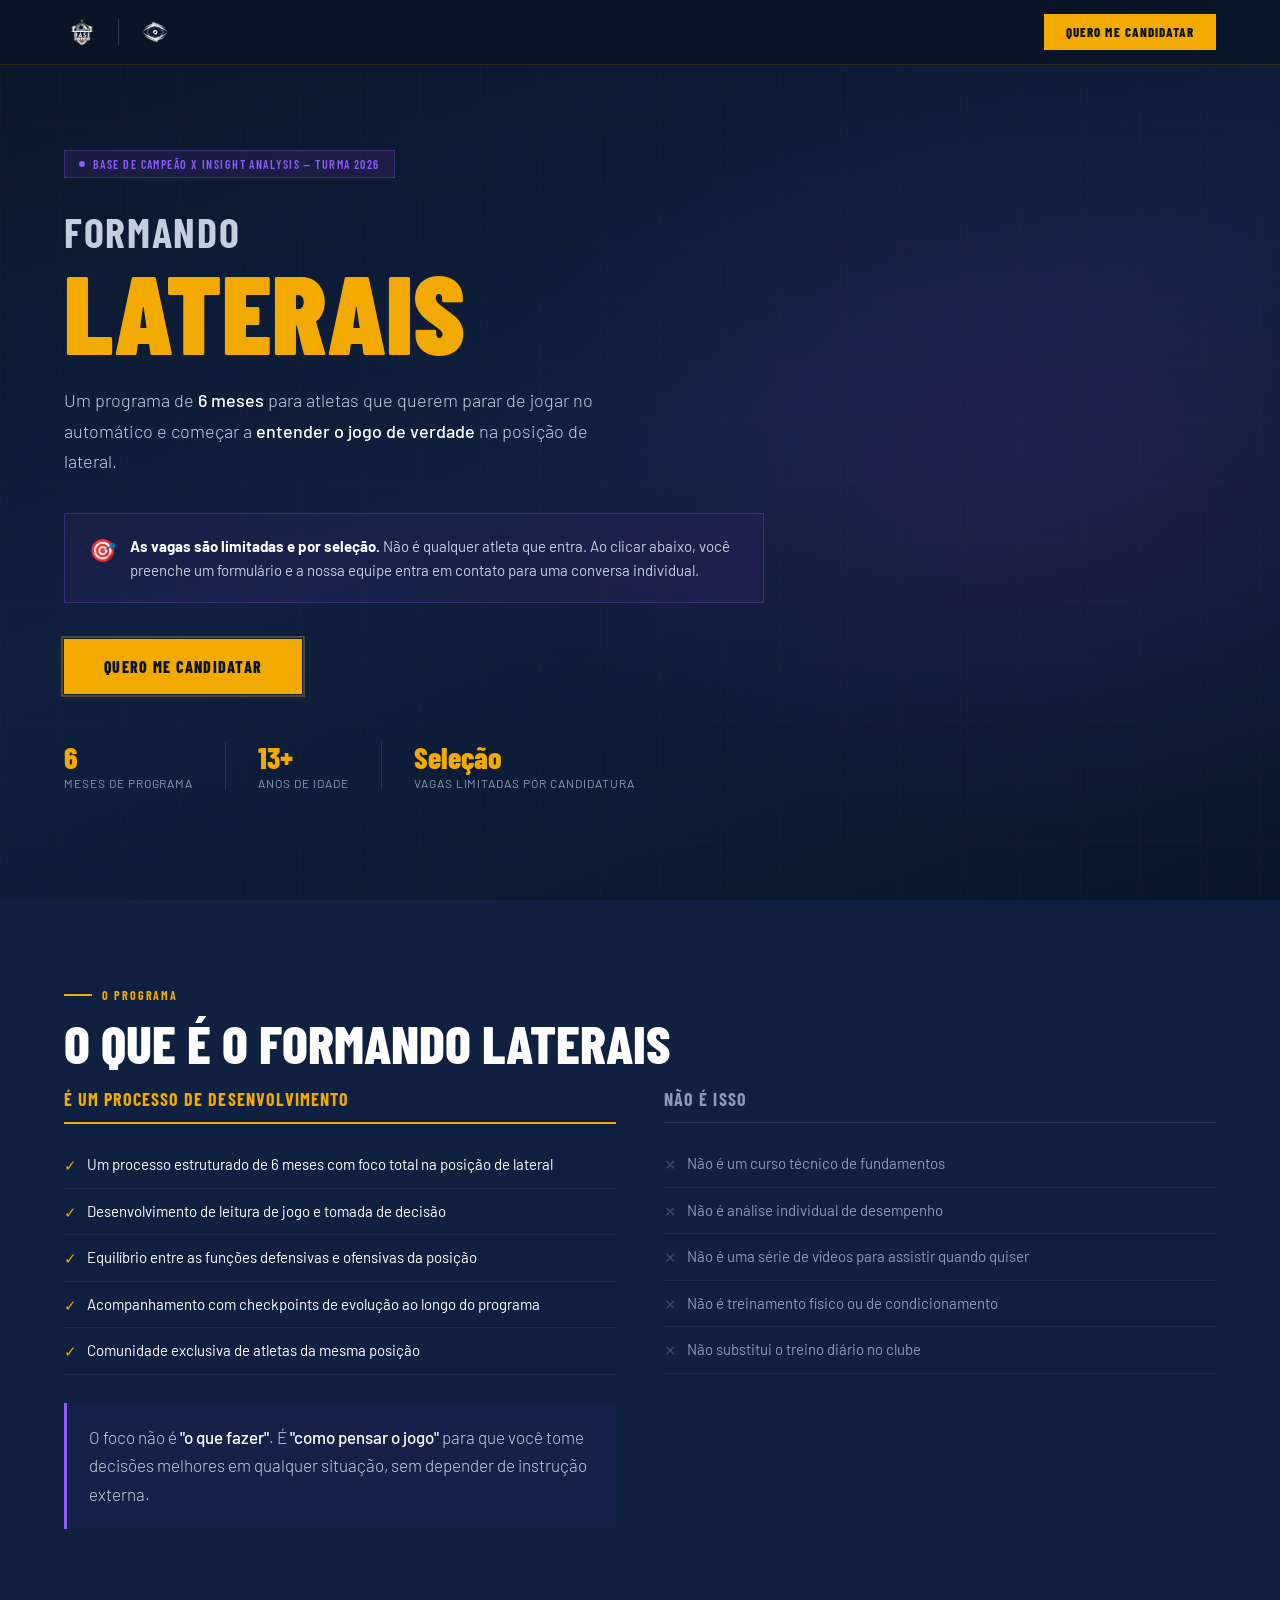
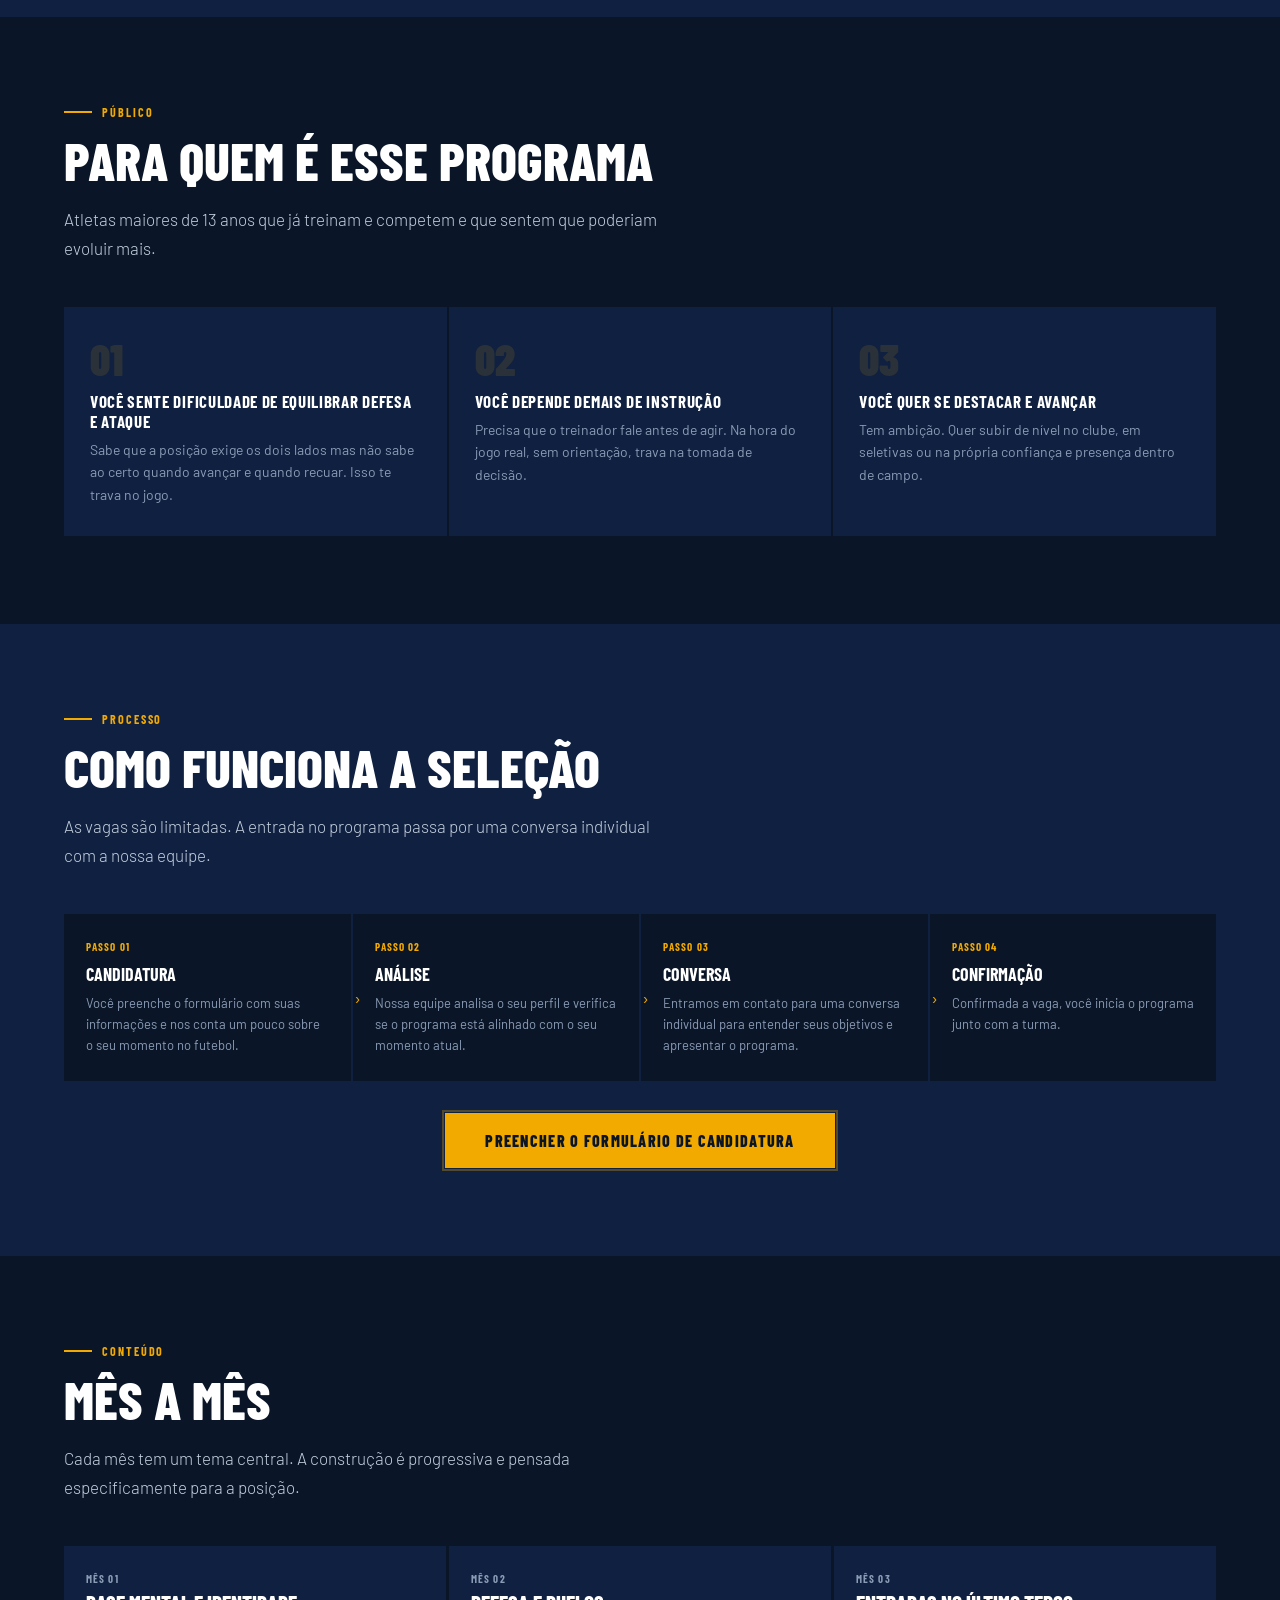
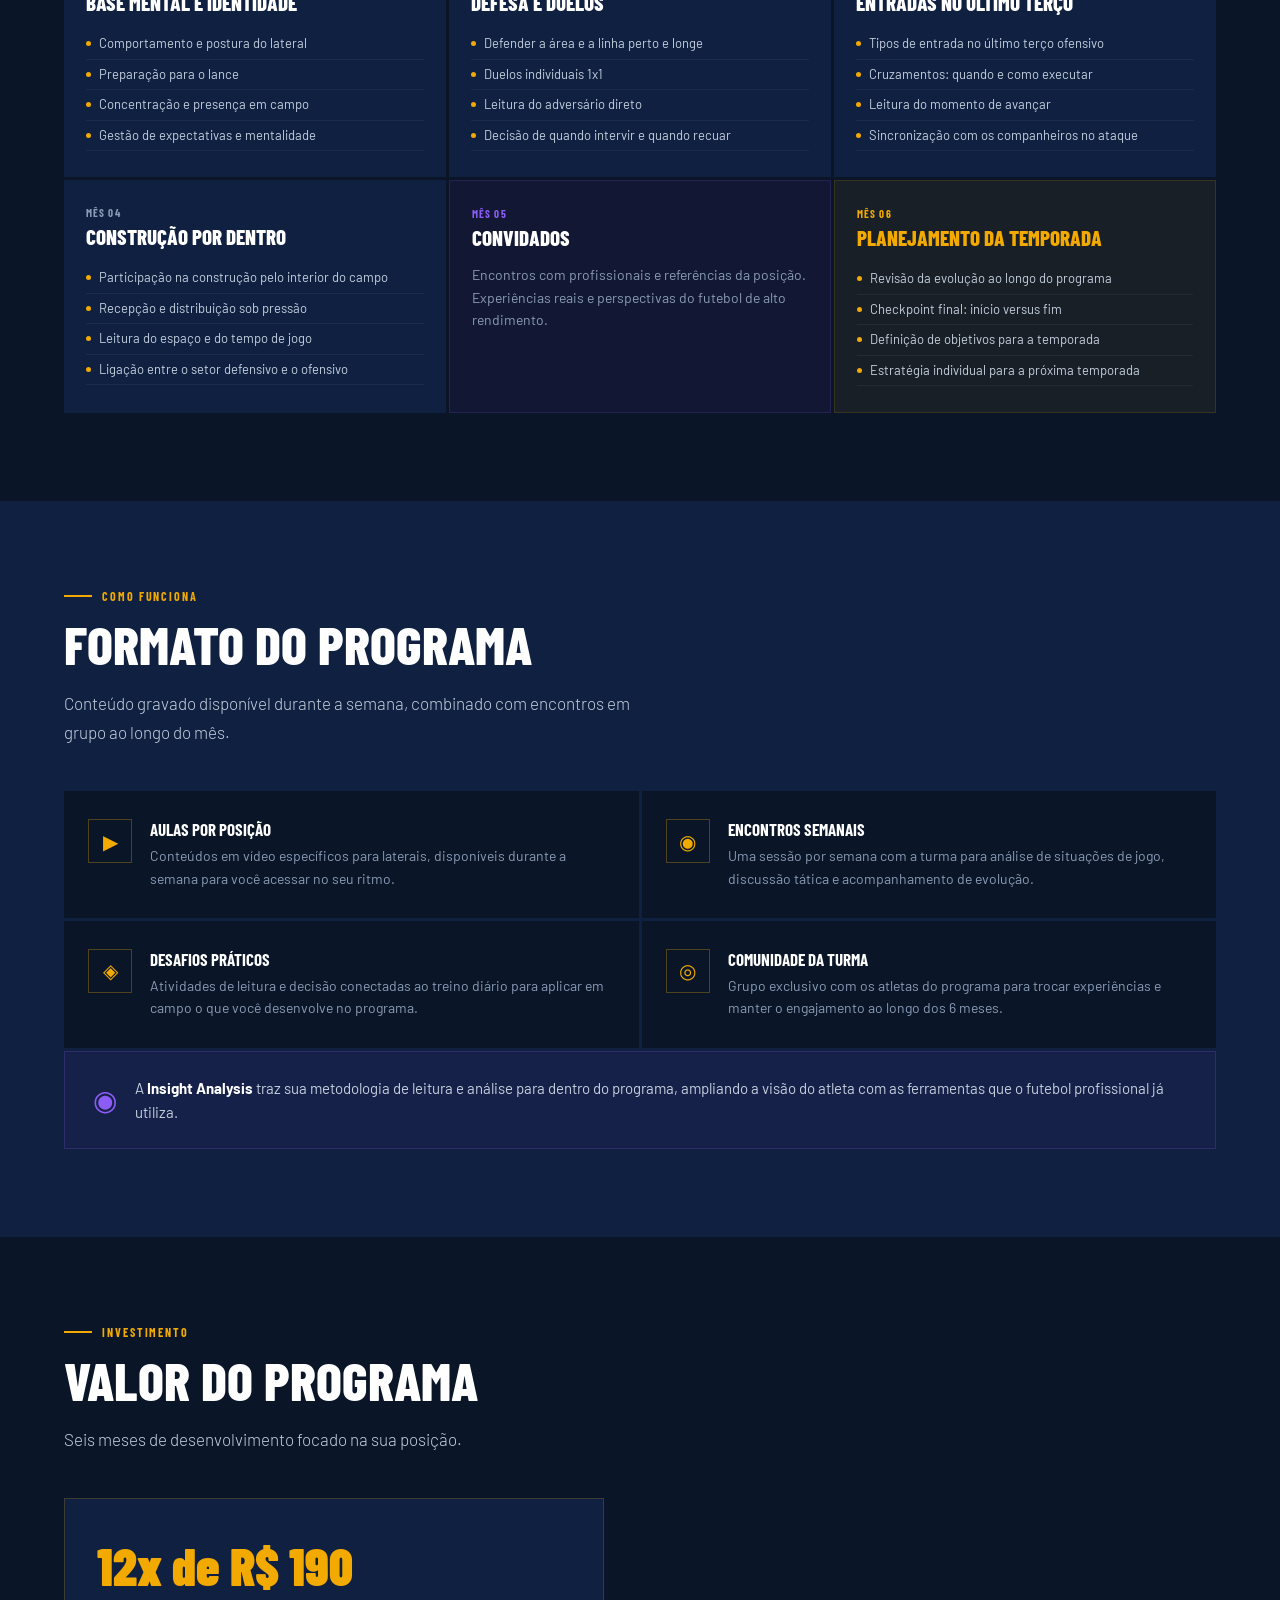
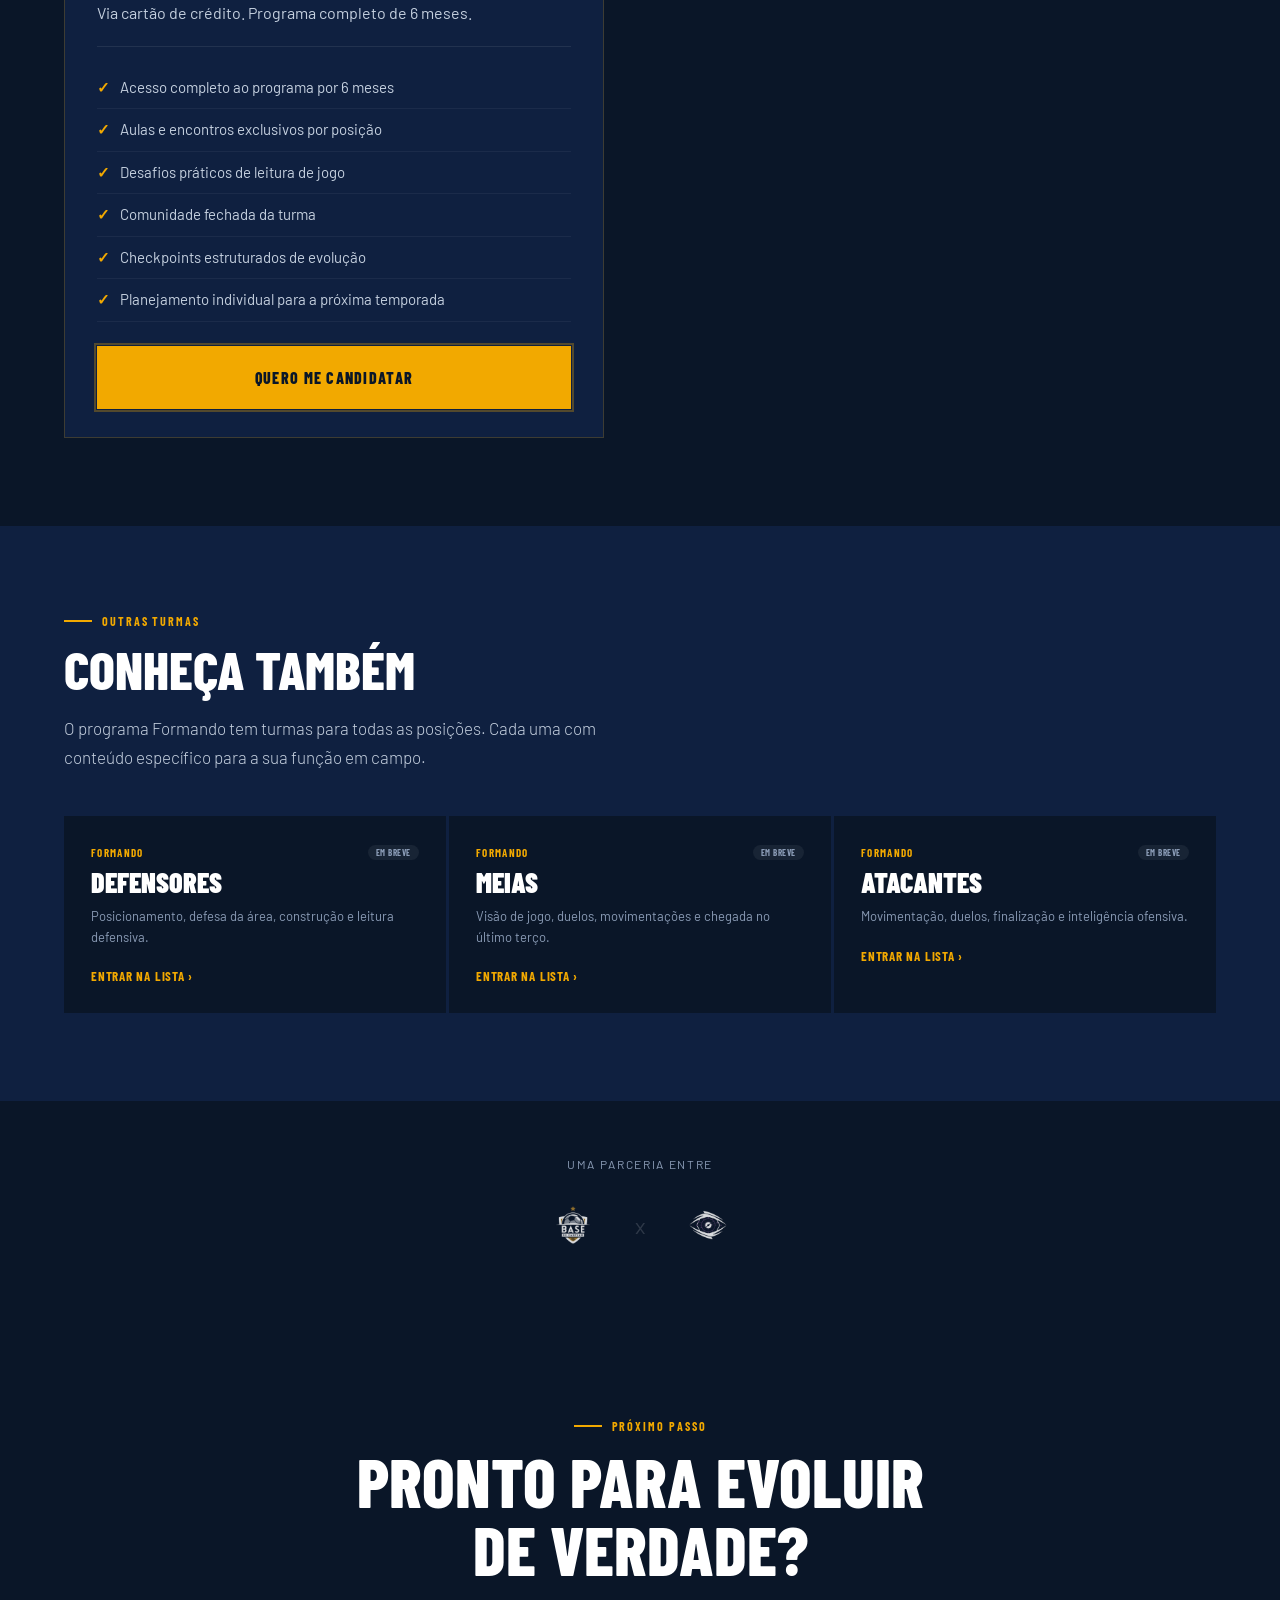
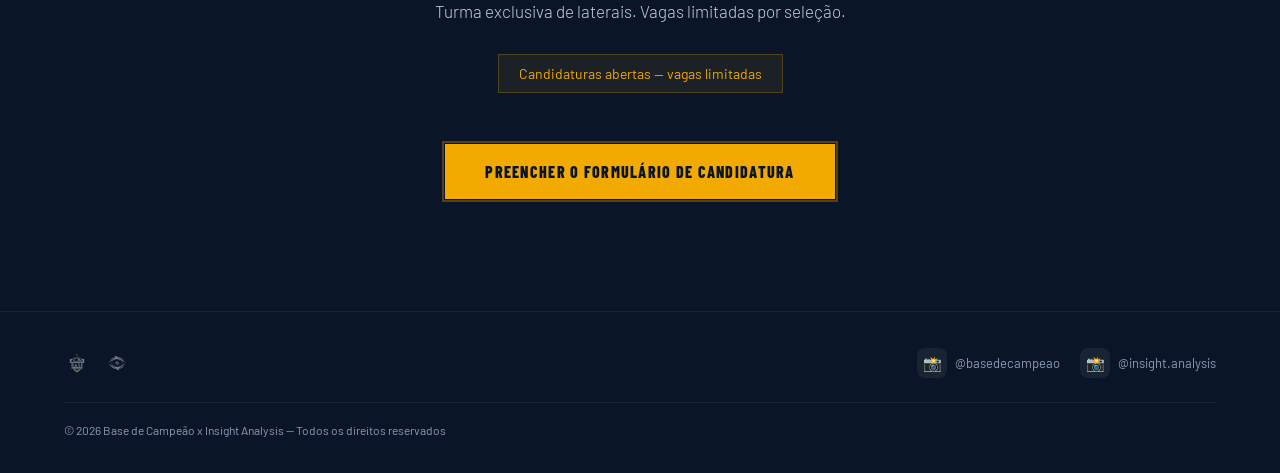
==== index.html @ cef4a967 "index.html" ====
<!DOCTYPE html>
<html lang="pt-BR">
<head>
 <!-- Meta Pixel Code -->
<script>
!function(f,b,e,v,n,t,s)
{if(f.fbq)return;n=f.fbq=function(){n.callMethod?
n.callMethod.apply(n,arguments):n.queue.push(arguments)};
if(!f._fbq)f._fbq=n;n.push=n;n.loaded=!0;n.version='2.0';
n.queue=[];t=b.createElement(e);t.async=!0;
t.src=v;s=b.getElementsByTagName(e)[0];
s.parentNode.insertBefore(t,s)}(window, document,'script',
'https://connect.facebook.net/en_US/fbevents.js');
fbq('init', '2484343218972109');
fbq('track', 'PageView');
</script>
<noscript><img height="1" width="1" style="display:none"
src="https://www.facebook.com/tr?id=2484343218972109&ev=PageView&noscript=1"
/></noscript>
<!-- End Meta Pixel Code -->
<meta charset="UTF-8"><meta name="viewport" content="width=device-width, initial-scale=1.0">
<title>Formando Laterais — Base de Campeão x Insight Analysis</title>
<link rel="preconnect" href="https://fonts.googleapis.com">
<link href="https://fonts.googleapis.com/css2?family=Barlow+Condensed:wght@400;600;700;800;900&family=Barlow:wght@300;400;500;600&display=swap" rel="stylesheet">
<style>
  *, *::before, *::after { box-sizing: border-box; margin: 0; padding: 0; }
  :root {
    --navy: #0A1628; --navy-mid: #0F2040; --navy-light: #162B52;
    --gold: #F2A900; --gold-light: #FFD24D; --purple-glow: #8B5CF6;
    --white: #FFFFFF; --gray: #8A9BB5; --gray-light: #C4CFDE;
    --font-display: 'Barlow Condensed', sans-serif; --font-body: 'Barlow', sans-serif;
  }
  html { scroll-behavior: smooth; }
  body { background: var(--navy); color: var(--white); font-family: var(--font-body); overflow-x: hidden; }
  nav {
    position: fixed; top: 0; left: 0; right: 0; z-index: 100;
    padding: 14px 5%; display: flex; align-items: center; justify-content: space-between;
    background: rgba(10,22,40,0.95); backdrop-filter: blur(12px);
    border-bottom: 1px solid rgba(242,169,0,0.15);
  }
  .nav-logos { display: flex; align-items: center; gap: 18px; }
  .nav-logos img { height: 36px; width: auto; object-fit: contain; }
  .logo-sep { width: 1px; height: 26px; background: rgba(255,255,255,0.15); }
  .nav-cta {
    background: var(--gold); color: var(--navy);
    font-family: var(--font-display); font-weight: 800; font-size: 13px;
    letter-spacing: 0.08em; text-transform: uppercase;
    padding: 10px 22px; text-decoration: none; display: inline-block; transition: background 0.2s;
  }
  .nav-cta:hover { background: var(--gold-light); }
  .nav-cta.waitlist { background: transparent; color: var(--gold); border: 1px solid var(--gold); }
  .nav-cta.waitlist:hover { background: rgba(242,169,0,0.1); }
  .hero {
    min-height: 100vh; padding: 120px 5% 80px;
    position: relative; overflow: hidden; display: flex; align-items: center;
  }
  .hero-bg {
    position: absolute; inset: 0;
    background: radial-gradient(ellipse 60% 60% at 80% 50%, rgba(92,45,145,0.22) 0%, transparent 70%),
      linear-gradient(160deg, #0A1628 0%, #0F2040 50%, #0A1628 100%);
  }
  .hero-grid {
    position: absolute; inset: 0; opacity: 0.04;
    background-image: linear-gradient(rgba(242,169,0,0.5) 1px, transparent 1px), linear-gradient(90deg, rgba(242,169,0,0.5) 1px, transparent 1px);
    background-size: 60px 60px;
  }
  .hero-content { position: relative; z-index: 1; max-width: 700px; }
  .hero-eyebrow {
    display: inline-flex; align-items: center; gap: 8px;
    background: rgba(92,45,145,0.2); border: 1px solid rgba(139,92,246,0.3);
    padding: 6px 14px; margin-bottom: 28px;
    font-family: var(--font-display); font-size: 12px; font-weight: 600;
    letter-spacing: 0.12em; text-transform: uppercase; color: var(--purple-glow);
  }
  .hero-eyebrow.wait { background: rgba(242,169,0,0.12); border-color: rgba(242,169,0,0.35); color: var(--gold); }
  .hero-eyebrow span { width: 6px; height: 6px; background: currentColor; border-radius: 50%; }
  .hero-pretitle {
    font-family: var(--font-display); font-size: clamp(28px,4vw,42px);
    font-weight: 700; text-transform: uppercase; letter-spacing: 0.04em;
    color: var(--gray-light); display: block; margin-bottom: 4px;
  }
  .hero-title {
    font-family: var(--font-display); font-size: clamp(64px,10vw,112px);
    font-weight: 900; line-height: 0.9; text-transform: uppercase;
    color: var(--gold); display: block; margin-bottom: 24px;
  }
  .hero-subtitle { font-size: 18px; font-weight: 300; color: var(--gray-light); max-width: 540px; margin-bottom: 36px; line-height: 1.7; }
  .hero-subtitle strong { color: var(--white); font-weight: 500; }
  .candidatura-box {
    background: rgba(92,45,145,0.12); border: 1px solid rgba(139,92,246,0.25);
    padding: 20px 24px; margin-bottom: 36px; display: flex; align-items: flex-start; gap: 14px;
  }
  .candidatura-box.wait { background: rgba(242,169,0,0.08); border-color: rgba(242,169,0,0.3); }
  .candidatura-icon { font-size: 22px; flex-shrink: 0; margin-top: 2px; }
  .candidatura-box p { font-size: 15px; color: var(--gray-light); line-height: 1.6; }
  .candidatura-box strong { color: var(--white); }
  .btn-primary {
    background: var(--gold); color: var(--navy);
    font-family: var(--font-display); font-weight: 800; font-size: 16px;
    letter-spacing: 0.08em; text-transform: uppercase;
    padding: 18px 40px; text-decoration: none; display: inline-block;
    transition: all 0.2s; position: relative;
  }
  .btn-primary::after { content: ''; position: absolute; inset: -3px; border: 2px solid rgba(242,169,0,0.3); transition: inset 0.2s; }
  .btn-primary:hover { background: var(--gold-light); transform: translateY(-2px); }
  .btn-primary:hover::after { inset: -6px; }
  .btn-outline {
    background: transparent; color: var(--gold); border: 1px solid var(--gold);
    font-family: var(--font-display); font-weight: 800; font-size: 16px;
    letter-spacing: 0.08em; text-transform: uppercase;
    padding: 17px 40px; text-decoration: none; display: inline-block; transition: all 0.2s;
  }
  .btn-outline:hover { background: rgba(242,169,0,0.1); }
  .hero-stats { display: flex; gap: 32px; flex-wrap: wrap; margin-top: 48px; }
  .hero-stat-num { font-family: var(--font-display); font-size: 30px; font-weight: 800; color: var(--gold); display: block; line-height: 1; }
  .hero-stat-label { font-size: 12px; color: var(--gray); text-transform: uppercase; letter-spacing: 0.08em; display: block; margin-top: 4px; }
  .stat-sep { width: 1px; background: rgba(255,255,255,0.1); }
  section { padding: 88px 5%; }
  .section-label {
    font-family: var(--font-display); font-size: 12px; font-weight: 700;
    letter-spacing: 0.16em; text-transform: uppercase; color: var(--gold);
    display: flex; align-items: center; gap: 10px; margin-bottom: 14px;
  }
  .section-label::before { content: ''; display: block; width: 28px; height: 2px; background: var(--gold); }
  .section-title { font-family: var(--font-display); font-size: clamp(34px,5vw,54px); font-weight: 800; line-height: 1.0; text-transform: uppercase; margin-bottom: 18px; }
  .section-sub { font-size: 17px; color: var(--gray-light); font-weight: 300; line-height: 1.7; max-width: 600px; margin-bottom: 44px; }
  .about { background: var(--navy-mid); }
  .about-grid { display: grid; grid-template-columns: 1fr 1fr; gap: 48px; }
  .about-col h3 { font-family: var(--font-display); font-size: 18px; font-weight: 700; text-transform: uppercase; letter-spacing: 0.06em; margin-bottom: 18px; padding-bottom: 12px; }
  .about-col.is h3 { color: var(--gold); border-bottom: 2px solid var(--gold); }
  .about-col.isnot h3 { color: var(--gray); border-bottom: 1px solid rgba(255,255,255,0.1); }
  .about-list { list-style: none; }
  .about-list li { font-size: 15px; padding: 11px 0; border-bottom: 1px solid rgba(255,255,255,0.06); display: flex; align-items: flex-start; gap: 10px; line-height: 1.5; }
  .about-col.is li { color: var(--white); }
  .about-col.isnot li { color: var(--gray); }
  .ic { flex-shrink: 0; margin-top: 1px; }
  .ic-ok { color: var(--gold); }
  .ic-no { color: #3A4A60; }
  .about-highlight { margin-top: 28px; padding: 20px 22px; border-left: 3px solid var(--purple-glow); background: rgba(92,45,145,0.1); }
  .about-highlight p { font-size: 17px; font-weight: 300; color: var(--gray-light); line-height: 1.7; }
  .about-highlight strong { color: var(--white); font-weight: 500; }
  .forwhom-grid { display: grid; grid-template-columns: repeat(3,1fr); gap: 2px; }
  .forwhom-card { background: var(--navy-mid); padding: 30px 26px; position: relative; overflow: hidden; transition: background 0.2s; }
  .forwhom-card::before { content: ''; position: absolute; top: 0; left: 0; right: 0; height: 3px; background: var(--gold); transform: scaleX(0); transform-origin: left; transition: transform 0.3s; }
  .forwhom-card:hover::before { transform: scaleX(1); }
  .forwhom-card:hover { background: var(--navy-light); }
  .forwhom-num { font-family: var(--font-display); font-size: 44px; font-weight: 900; color: rgba(242,169,0,0.12); line-height: 1; margin-bottom: 10px; }
  .forwhom-card h4 { font-family: var(--font-display); font-size: 17px; font-weight: 700; text-transform: uppercase; letter-spacing: 0.04em; margin-bottom: 8px; }
  .forwhom-card p { font-size: 14px; color: var(--gray); line-height: 1.6; }
  .selection { background: var(--navy-mid); }
  .selection-steps { display: grid; grid-template-columns: repeat(4,1fr); gap: 2px; }
  .sel-step { background: var(--navy); padding: 26px 22px; position: relative; }
  .sel-num { font-family: var(--font-display); font-size: 11px; font-weight: 700; letter-spacing: 0.1em; color: var(--gold); margin-bottom: 10px; }
  .sel-title { font-family: var(--font-display); font-size: 18px; font-weight: 700; text-transform: uppercase; color: var(--white); margin-bottom: 8px; }
  .sel-desc { font-size: 13px; color: var(--gray); line-height: 1.6; }
  .sel-arrow { position: absolute; right: -10px; top: 50%; transform: translateY(-50%); color: var(--gold); font-size: 18px; z-index: 1; }
  .sel-step:last-child .sel-arrow { display: none; }
  .months-grid { display: grid; grid-template-columns: repeat(3,1fr); gap: 3px; }
  .month-card { background: var(--navy-mid); padding: 26px 22px; transition: background 0.2s; }
  .month-card.special { background: rgba(92,45,145,0.1); border: 1px solid rgba(139,92,246,0.15); }
  .month-card.finale { background: rgba(242,169,0,0.06); border: 1px solid rgba(242,169,0,0.15); }
  .month-card:hover { background: var(--navy-light); }
  .month-period { font-family: var(--font-display); font-size: 11px; font-weight: 700; letter-spacing: 0.1em; text-transform: uppercase; color: var(--gray); margin-bottom: 6px; }
  .month-card.special .month-period { color: var(--purple-glow); }
  .month-card.finale .month-period { color: var(--gold); }
  .month-title { font-family: var(--font-display); font-size: 21px; font-weight: 800; text-transform: uppercase; color: var(--white); line-height: 1.15; margin-bottom: 14px; }
  .month-card.finale .month-title { color: var(--gold); }
  .month-topics { list-style: none; }
  .month-topics li { font-size: 13px; color: var(--gray-light); padding: 5px 0; border-bottom: 1px solid rgba(255,255,255,0.05); display: flex; align-items: flex-start; gap: 8px; line-height: 1.5; }
  .month-topics li::before { content: ''; width: 5px; height: 5px; background: var(--gold); border-radius: 50%; flex-shrink: 0; margin-top: 7px; }
  .month-special-text { font-size: 14px; color: var(--gray); line-height: 1.6; }
  .format { background: var(--navy-mid); }
  .format-grid { display: grid; grid-template-columns: 1fr 1fr; gap: 3px; margin-bottom: 3px; }
  .format-card { background: var(--navy); padding: 28px 24px; display: flex; gap: 18px; align-items: flex-start; transition: background 0.2s; }
  .format-card:hover { background: var(--navy-light); }
  .format-icon { width: 44px; height: 44px; flex-shrink: 0; display: flex; align-items: center; justify-content: center; border: 1px solid rgba(242,169,0,0.3); color: var(--gold); font-size: 20px; }
  .format-card h4 { font-family: var(--font-display); font-size: 17px; font-weight: 700; text-transform: uppercase; color: var(--white); margin-bottom: 6px; }
  .format-card p { font-size: 14px; color: var(--gray); line-height: 1.6; }
  .format-insight { background: rgba(92,45,145,0.1); border: 1px solid rgba(139,92,246,0.2); padding: 24px 28px; display: flex; align-items: center; gap: 18px; }
  .format-insight-icon { font-size: 28px; color: var(--purple-glow); flex-shrink: 0; }
  .format-insight p { font-size: 15px; color: var(--gray-light); line-height: 1.6; }
  .format-insight strong { color: var(--white); }

  .pricing-wrapper { max-width: 540px; }
  .pricing-simple { font-size: 16px; color: var(--gray-light); line-height: 1.7; padding: 28px 32px; background: var(--navy-mid); border: 1px solid rgba(242,169,0,0.2); }
  .pricing-simple strong { color: var(--white); }
  .pricing-amount-inline { font-family: var(--font-display); font-size: 52px; font-weight: 900; color: var(--gold); display: block; line-height: 1; margin: 12px 0 4px; }
  .pricing-period-inline { font-size: 16px; color: var(--gray); }
  .pricing-divider { height: 1px; background: rgba(255,255,255,0.08); margin: 20px 0; }
  .pricing-includes { list-style: none; margin-bottom: 24px; }
  .pricing-includes li { font-size: 15px; color: var(--gray-light); padding: 8px 0; border-bottom: 1px solid rgba(255,255,255,0.05); display: flex; align-items: center; gap: 10px; }
  .pricing-includes li::before { content: '✓'; color: var(--gold); font-weight: 700; flex-shrink: 0; }
  .pricing-aviso { margin-top: 14px; padding: 16px 20px; background: rgba(92,45,145,0.08); border-left: 3px solid var(--purple-glow); font-size: 14px; color: var(--gray-light); line-height: 1.6; }
  .pricing-aviso strong { color: var(--white); }

  .waitlist-box { max-width: 620px; background: var(--navy-mid); border: 1px solid rgba(242,169,0,0.25); padding: 32px 36px; }
  .waitlist-box .wl-label { font-family: var(--font-display); font-size: 12px; font-weight: 700; letter-spacing: 0.14em; text-transform: uppercase; color: var(--gold); margin-bottom: 14px; }
  .waitlist-box p { font-size: 16px; color: var(--gray-light); line-height: 1.7; margin-bottom: 22px; }
  .waitlist-box strong { color: var(--white); }

  .other-courses { background: var(--navy-mid); }
  .other-grid { display: grid; grid-template-columns: repeat(3,1fr); gap: 3px; }
  .other-card {
    background: var(--navy); padding: 28px 26px;
    text-decoration: none; display: block;
    border: 1px solid transparent;
    transition: all 0.2s; position: relative; overflow: hidden;
  }
  .other-card::before {
    content: ''; position: absolute; top: 0; left: 0; right: 0; height: 2px;
    background: var(--gold); transform: scaleX(0); transform-origin: left; transition: transform 0.3s;
  }
  .other-card:hover::before { transform: scaleX(1); }
  .other-card:hover { background: var(--navy-light); border-color: rgba(242,169,0,0.15); }
  .other-card-label { font-family: var(--font-display); font-size: 11px; font-weight: 700; letter-spacing: 0.12em; text-transform: uppercase; color: var(--gold); margin-bottom: 8px; display: flex; align-items: center; gap: 8px; justify-content: space-between; }
  .other-card-tag { font-size: 9px; padding: 2px 8px; border-radius: 20px; letter-spacing: 0.06em; }
  .other-card-tag.active { background: rgba(242,169,0,0.18); color: var(--gold); }
  .other-card-tag.soon { background: rgba(255,255,255,0.06); color: var(--gray); }
  .other-card-title { font-family: var(--font-display); font-size: 28px; font-weight: 900; text-transform: uppercase; color: var(--white); line-height: 1; margin-bottom: 10px; display: block; }
  .other-card-desc { font-size: 13px; color: var(--gray); line-height: 1.6; display: block; margin-bottom: 18px; }
  .other-card-link { font-family: var(--font-display); font-size: 13px; font-weight: 700; letter-spacing: 0.06em; text-transform: uppercase; color: var(--gold); display: inline-flex; align-items: center; gap: 6px; }

  .partnership { background: var(--navy); padding: 56px 5%; text-align: center; }
  .partnership p { font-size: 12px; letter-spacing: 0.14em; text-transform: uppercase; color: var(--gray); margin-bottom: 28px; }
  .partner-logos { display: flex; align-items: center; justify-content: center; gap: 36px; }
  .partner-logo { height: 52px; opacity: 0.85; transition: opacity 0.2s; }
  .partner-logo:hover { opacity: 1; }
  .partner-logo img { height: 100%; width: auto; object-fit: contain; }
  .partner-sep { font-size: 22px; color: rgba(255,255,255,0.15); }
  .final-cta { padding: 112px 5%; text-align: center; position: relative; overflow: hidden; }
  .final-cta-bg { position: absolute; inset: 0; background: radial-gradient(ellipse 50% 80% at 50% 50%, rgba(92,45,145,0.18) 0%, transparent 70%), var(--navy); }
  .final-cta > * { position: relative; z-index: 1; }
  .final-cta .section-label { justify-content: center; }
  .final-cta .section-title { font-size: clamp(38px,6vw,68px); margin-bottom: 14px; }
  .final-cta .section-sub { margin: 0 auto 36px; }
  .final-urgency { display: inline-flex; align-items: center; gap: 8px; background: rgba(242,169,0,0.08); border: 1px solid rgba(242,169,0,0.25); padding: 10px 20px; font-size: 14px; color: var(--gold); margin-bottom: 32px; }
  footer { padding: 36px 5%; border-top: 1px solid rgba(255,255,255,0.06); }
  .footer-top { display: flex; align-items: center; justify-content: space-between; flex-wrap: wrap; gap: 16px; margin-bottom: 24px; }
  .footer-logos { display: flex; align-items: center; gap: 14px; }
  .footer-logo { height: 26px; opacity: 0.45; }
  .footer-logo img { height: 100%; width: auto; }
  .footer-ig { display: flex; gap: 20px; flex-wrap: wrap; }
  .footer-ig a { display: flex; align-items: center; gap: 8px; font-size: 13px; color: var(--gray); text-decoration: none; transition: color 0.2s; }
  .footer-ig a:hover { color: var(--white); }
  .footer-ig-icon { width: 30px; height: 30px; border-radius: 8px; background: rgba(255,255,255,0.06); display: flex; align-items: center; justify-content: center; font-size: 15px; }
  .footer-copy { font-size: 12px; color: var(--gray); border-top: 1px solid rgba(255,255,255,0.06); padding-top: 20px; }
  @keyframes fadeUp { from { opacity: 0; transform: translateY(20px); } to { opacity: 1; transform: translateY(0); } }
  .hero-eyebrow  { animation: fadeUp 0.5s ease both; }
  .hero-pretitle { animation: fadeUp 0.5s 0.1s ease both; }
  .hero-title    { animation: fadeUp 0.5s 0.15s ease both; }
  .hero-subtitle { animation: fadeUp 0.5s 0.2s ease both; }
  .candidatura-box { animation: fadeUp 0.5s 0.25s ease both; }
  .hero-actions  { animation: fadeUp 0.5s 0.3s ease both; }
  .hero-stats    { animation: fadeUp 0.5s 0.35s ease both; }
  @media (max-width: 768px) {
    .about-grid, .forwhom-grid, .selection-steps, .format-grid, .other-grid { grid-template-columns: 1fr; }
    .months-grid { grid-template-columns: 1fr 1fr; }
    .sel-arrow { display: none; }
    .nav-cta { display: none; }
  }
  @media (max-width: 480px) { .months-grid { grid-template-columns: 1fr; } }
</style>
</head>
<body>

<nav>
  <div class="nav-logos">
    <img src="[data-uri]" alt="Base de Campeão">
    <div class="logo-sep"></div>
    <img src="[data-uri]" alt="Insight Analysis">
  </div>
  <a href="https://basedecampeao.com.br/bdc-insight" target="_blank" class="nav-cta">Quero me candidatar</a>
</nav>

<section class="hero">
  <div class="hero-bg"></div><div class="hero-grid"></div>
  <div class="hero-content">
    <div class="hero-eyebrow"><span></span>Base de Campeão x Insight Analysis — Turma 2026</div>
    <span class="hero-pretitle">Formando</span>
    <span class="hero-title">Laterais</span>
    <p class="hero-subtitle">Um programa de <strong>6 meses</strong> para atletas que querem parar de jogar no automático e começar a <strong>entender o jogo de verdade</strong> na posição de lateral.</p>
    <div class="candidatura-box">
      <div class="candidatura-icon">🎯</div><p><strong>As vagas são limitadas e por seleção.</strong> Não é qualquer atleta que entra. Ao clicar abaixo, você preenche um formulário e a nossa equipe entra em contato para uma conversa individual.</p>
    </div>
    <div class="hero-actions">
      <a href="https://basedecampeao.com.br/bdc-insight" target="_blank" class="btn-primary">Quero me candidatar</a>
    </div>
    <div class="hero-stats">
      <div><span class="hero-stat-num">6</span><span class="hero-stat-label">Meses de programa</span></div>
      <div class="stat-sep"></div>
      <div><span class="hero-stat-num">13+</span><span class="hero-stat-label">Anos de idade</span></div>
      <div class="stat-sep"></div><div><span class="hero-stat-num">Seleção</span><span class="hero-stat-label">Vagas limitadas por candidatura</span></div>
    </div>
  </div>
</section>

<section class="about" id="programa">
  <div class="section-label">O programa</div>
  <h2 class="section-title">O que é o Formando Laterais</h2>
  <div class="about-grid">
    <div class="about-col is">
      <h3>É um processo de desenvolvimento</h3>
      <ul class="about-list"><li><span class="ic ic-ok">✓</span> Um processo estruturado de 6 meses com foco total na posição de lateral</li><li><span class="ic ic-ok">✓</span> Desenvolvimento de leitura de jogo e tomada de decisão</li><li><span class="ic ic-ok">✓</span> Equilíbrio entre as funções defensivas e ofensivas da posição</li><li><span class="ic ic-ok">✓</span> Acompanhamento com checkpoints de evolução ao longo do programa</li><li><span class="ic ic-ok">✓</span> Comunidade exclusiva de atletas da mesma posição</li></ul>
      <div class="about-highlight">
        <p>O foco não é <strong>"o que fazer"</strong>. É <strong>"como pensar o jogo"</strong> para que você tome decisões melhores em qualquer situação, sem depender de instrução externa.</p>
      </div>
    </div>
    <div class="about-col isnot">
      <h3>Não é isso</h3>
      <ul class="about-list">
        <li><span class="ic ic-no">✕</span> Não é um curso técnico de fundamentos</li>
        <li><span class="ic ic-no">✕</span> Não é análise individual de desempenho</li>
        <li><span class="ic ic-no">✕</span> Não é uma série de vídeos para assistir quando quiser</li>
        <li><span class="ic ic-no">✕</span> Não é treinamento físico ou de condicionamento</li>
        <li><span class="ic ic-no">✕</span> Não substitui o treino diário no clube</li>
      </ul>
    </div>
  </div>
</section>

<section>
  <div class="section-label">Público</div>
  <h2 class="section-title">Para quem é esse programa</h2>
  <p class="section-sub">Atletas maiores de 13 anos que já treinam e competem e que sentem que poderiam evoluir mais.</p>
  <div class="forwhom-grid"><div class="forwhom-card"><div class="forwhom-num">01</div><h4>Você sente dificuldade de equilibrar defesa e ataque</h4><p>Sabe que a posição exige os dois lados mas não sabe ao certo quando avançar e quando recuar. Isso te trava no jogo.</p></div><div class="forwhom-card"><div class="forwhom-num">02</div><h4>Você depende demais de instrução</h4><p>Precisa que o treinador fale antes de agir. Na hora do jogo real, sem orientação, trava na tomada de decisão.</p></div><div class="forwhom-card"><div class="forwhom-num">03</div><h4>Você quer se destacar e avançar</h4><p>Tem ambição. Quer subir de nível no clube, em seletivas ou na própria confiança e presença dentro de campo.</p></div></div>
</section>

<section class="selection">
  <div class="section-label">Processo</div>
  <h2 class="section-title">Como funciona a seleção</h2>
  <p class="section-sub">As vagas são limitadas. A entrada no programa passa por uma conversa individual com a nossa equipe.</p>
  <div class="selection-steps">
    <div class="sel-step"><div class="sel-num">PASSO 01</div><div class="sel-title">Candidatura</div><div class="sel-desc">Você preenche o formulário com suas informações e nos conta um pouco sobre o seu momento no futebol.</div><div class="sel-arrow">›</div></div>
    <div class="sel-step"><div class="sel-num">PASSO 02</div><div class="sel-title">Análise</div><div class="sel-desc">Nossa equipe analisa o seu perfil e verifica se o programa está alinhado com o seu momento atual.</div><div class="sel-arrow">›</div></div>
    <div class="sel-step"><div class="sel-num">PASSO 03</div><div class="sel-title">Conversa</div><div class="sel-desc">Entramos em contato para uma conversa individual para entender seus objetivos e apresentar o programa.</div><div class="sel-arrow">›</div></div>
    <div class="sel-step"><div class="sel-num">PASSO 04</div><div class="sel-title">Confirmação</div><div class="sel-desc">Confirmada a vaga, você inicia o programa junto com a turma.</div></div>
  </div>
  <div style="margin-top: 32px; text-align: center;">
    <a href="https://basedecampeao.com.br/bdc-insight" target="_blank" class="btn-primary">Preencher o formulário de candidatura</a>
  </div>
</section>

<section id="conteudo">
  <div class="section-label">Conteúdo</div>
  <h2 class="section-title">Mês a mês</h2>
  <p class="section-sub">Cada mês tem um tema central. A construção é progressiva e pensada especificamente para a posição.</p>
  <div class="months-grid"><div class="month-card"><div class="month-period">Mês 01</div><div class="month-title">Base Mental e Identidade</div><ul class="month-topics"><li>Comportamento e postura do lateral</li><li>Preparação para o lance</li><li>Concentração e presença em campo</li><li>Gestão de expectativas e mentalidade</li></ul></div><div class="month-card"><div class="month-period">Mês 02</div><div class="month-title">Defesa e Duelos</div><ul class="month-topics"><li>Defender a área e a linha perto e longe</li><li>Duelos individuais 1x1</li><li>Leitura do adversário direto</li><li>Decisão de quando intervir e quando recuar</li></ul></div><div class="month-card"><div class="month-period">Mês 03</div><div class="month-title">Entradas no Último Terço</div><ul class="month-topics"><li>Tipos de entrada no último terço ofensivo</li><li>Cruzamentos: quando e como executar</li><li>Leitura do momento de avançar</li><li>Sincronização com os companheiros no ataque</li></ul></div><div class="month-card"><div class="month-period">Mês 04</div><div class="month-title">Construção por Dentro</div><ul class="month-topics"><li>Participação na construção pelo interior do campo</li><li>Recepção e distribuição sob pressão</li><li>Leitura do espaço e do tempo de jogo</li><li>Ligação entre o setor defensivo e o ofensivo</li></ul></div><div class="month-card special"><div class="month-period">Mês 05</div><div class="month-title">Convidados</div><p class="month-special-text">Encontros com profissionais e referências da posição. Experiências reais e perspectivas do futebol de alto rendimento.</p></div><div class="month-card finale"><div class="month-period">Mês 06</div><div class="month-title">Planejamento da Temporada</div><ul class="month-topics"><li>Revisão da evolução ao longo do programa</li><li>Checkpoint final: início versus fim</li><li>Definição de objetivos para a temporada</li><li>Estratégia individual para a próxima temporada</li></ul></div></div>
</section>

<section class="format">
  <div class="section-label">Como funciona</div>
  <h2 class="section-title">Formato do programa</h2>
  <p class="section-sub">Conteúdo gravado disponível durante a semana, combinado com encontros em grupo ao longo do mês.</p>
  <div class="format-grid">
    <div class="format-card"><div class="format-icon">▶</div><div><h4>Aulas por posição</h4><p>Conteúdos em vídeo específicos para laterais, disponíveis durante a semana para você acessar no seu ritmo.</p></div></div>
    <div class="format-card"><div class="format-icon">◉</div><div><h4>Encontros semanais</h4><p>Uma sessão por semana com a turma para análise de situações de jogo, discussão tática e acompanhamento de evolução.</p></div></div>
    <div class="format-card"><div class="format-icon">◈</div><div><h4>Desafios práticos</h4><p>Atividades de leitura e decisão conectadas ao treino diário para aplicar em campo o que você desenvolve no programa.</p></div></div>
    <div class="format-card"><div class="format-icon">◎</div><div><h4>Comunidade da turma</h4><p>Grupo exclusivo com os atletas do programa para trocar experiências e manter o engajamento ao longo dos 6 meses.</p></div></div>
  </div>
  <div class="format-insight" style="margin-top: 3px;">
    <span class="format-insight-icon">◉</span>
    <p>A <strong>Insight Analysis</strong> traz sua metodologia de leitura e análise para dentro do programa, ampliando a visão do atleta com as ferramentas que o futebol profissional já utiliza.</p>
  </div>
</section>

<section id="inscricao">
  <div class="section-label">Investimento</div>
  <h2 class="section-title">Valor do programa</h2>
  <p class="section-sub">Seis meses de desenvolvimento focado na sua posição.</p>
  <div class="pricing-wrapper">
    <div class="pricing-simple">
      <div class="pricing-amount-inline">12x de R$ 190</div>
      <p style="margin-top: 8px; color: var(--gray-light);">Via cartão de crédito. Programa completo de 6 meses.</p>
      <div class="pricing-divider"></div>
      <ul class="pricing-includes">
        <li>Acesso completo ao programa por 6 meses</li>
        <li>Aulas e encontros exclusivos por posição</li>
        <li>Desafios práticos de leitura de jogo</li>
        <li>Comunidade fechada da turma</li>
        <li>Checkpoints estruturados de evolução</li>
        <li>Planejamento individual para a próxima temporada</li>
      </ul>
      <a href="https://basedecampeao.com.br/bdc-insight" target="_blank" class="btn-primary" style="display: block; text-align: center;">Quero me candidatar</a>
    </div>
  </div>
</section>

<section class="other-courses">
  <div class="section-label">Outras turmas</div>
  <h2 class="section-title">Conheça também</h2>
  <p class="section-sub">O programa Formando tem turmas para todas as posições. Cada uma com conteúdo específico para a sua função em campo.</p>
  <div class="other-grid"><a href="https://formandodefensores.basedecampeao.com.br/" class="other-card">
          <span class="other-card-label"><span>Formando</span><span class="other-card-tag soon">Em breve</span></span>
          <span class="other-card-title">Defensores</span>
          <span class="other-card-desc">Posicionamento, defesa da área, construção e leitura defensiva.</span>
          <span class="other-card-link">Entrar na lista &rsaquo;</span>
        </a><a href="https://formandomeias.basedecampeao.com.br/" class="other-card">
          <span class="other-card-label"><span>Formando</span><span class="other-card-tag soon">Em breve</span></span>
          <span class="other-card-title">Meias</span>
          <span class="other-card-desc">Visão de jogo, duelos, movimentações e chegada no último terço.</span>
          <span class="other-card-link">Entrar na lista &rsaquo;</span>
        </a><a href="https://formandoatacantes.basedecampeao.com.br/" class="other-card">
          <span class="other-card-label"><span>Formando</span><span class="other-card-tag soon">Em breve</span></span>
          <span class="other-card-title">Atacantes</span>
          <span class="other-card-desc">Movimentação, duelos, finalização e inteligência ofensiva.</span>
          <span class="other-card-link">Entrar na lista &rsaquo;</span>
        </a></div>
</section>

<section class="partnership">
  <p>Uma parceria entre</p>
  <div class="partner-logos">
    <div class="partner-logo"><img src="[data-uri]" alt="Base de Campeão"></div>
    <div class="partner-sep">x</div>
    <div class="partner-logo"><img src="[data-uri]" alt="Insight Analysis"></div>
  </div>
</section>

<section class="final-cta">
  <div class="final-cta-bg"></div>
  <div class="section-label">Próximo passo</div>
  <h2 class="section-title">Pronto para evoluir<br>de verdade?</h2>
  <p class="section-sub" style="margin: 0 auto 28px;">Turma exclusiva de laterais. Vagas limitadas por seleção.</p>
  <div class="final-urgency">Candidaturas abertas — vagas limitadas</div>
  <br><br>
  <a href="https://basedecampeao.com.br/bdc-insight" target="_blank" class="btn-primary">Preencher o formulário de candidatura</a>
</section>

<footer>
  <div class="footer-top">
    <div class="footer-logos">
      <div class="footer-logo"><img src="[data-uri]" alt="Base de Campeão"></div>
      <div class="footer-logo"><img src="[data-uri]" alt="Insight Analysis"></div>
    </div>
    <div class="footer-ig">
      <a href="https://www.instagram.com/basedecampeao/" target="_blank"><div class="footer-ig-icon">📸</div>@basedecampeao</a>
      <a href="https://www.instagram.com/insight.analysis/" target="_blank"><div class="footer-ig-icon">📸</div>@insight.analysis</a>
    </div>
  </div>
  <div class="footer-copy">© 2026 Base de Campeão x Insight Analysis — Todos os direitos reservados</div>
</footer>

</body>
</html>
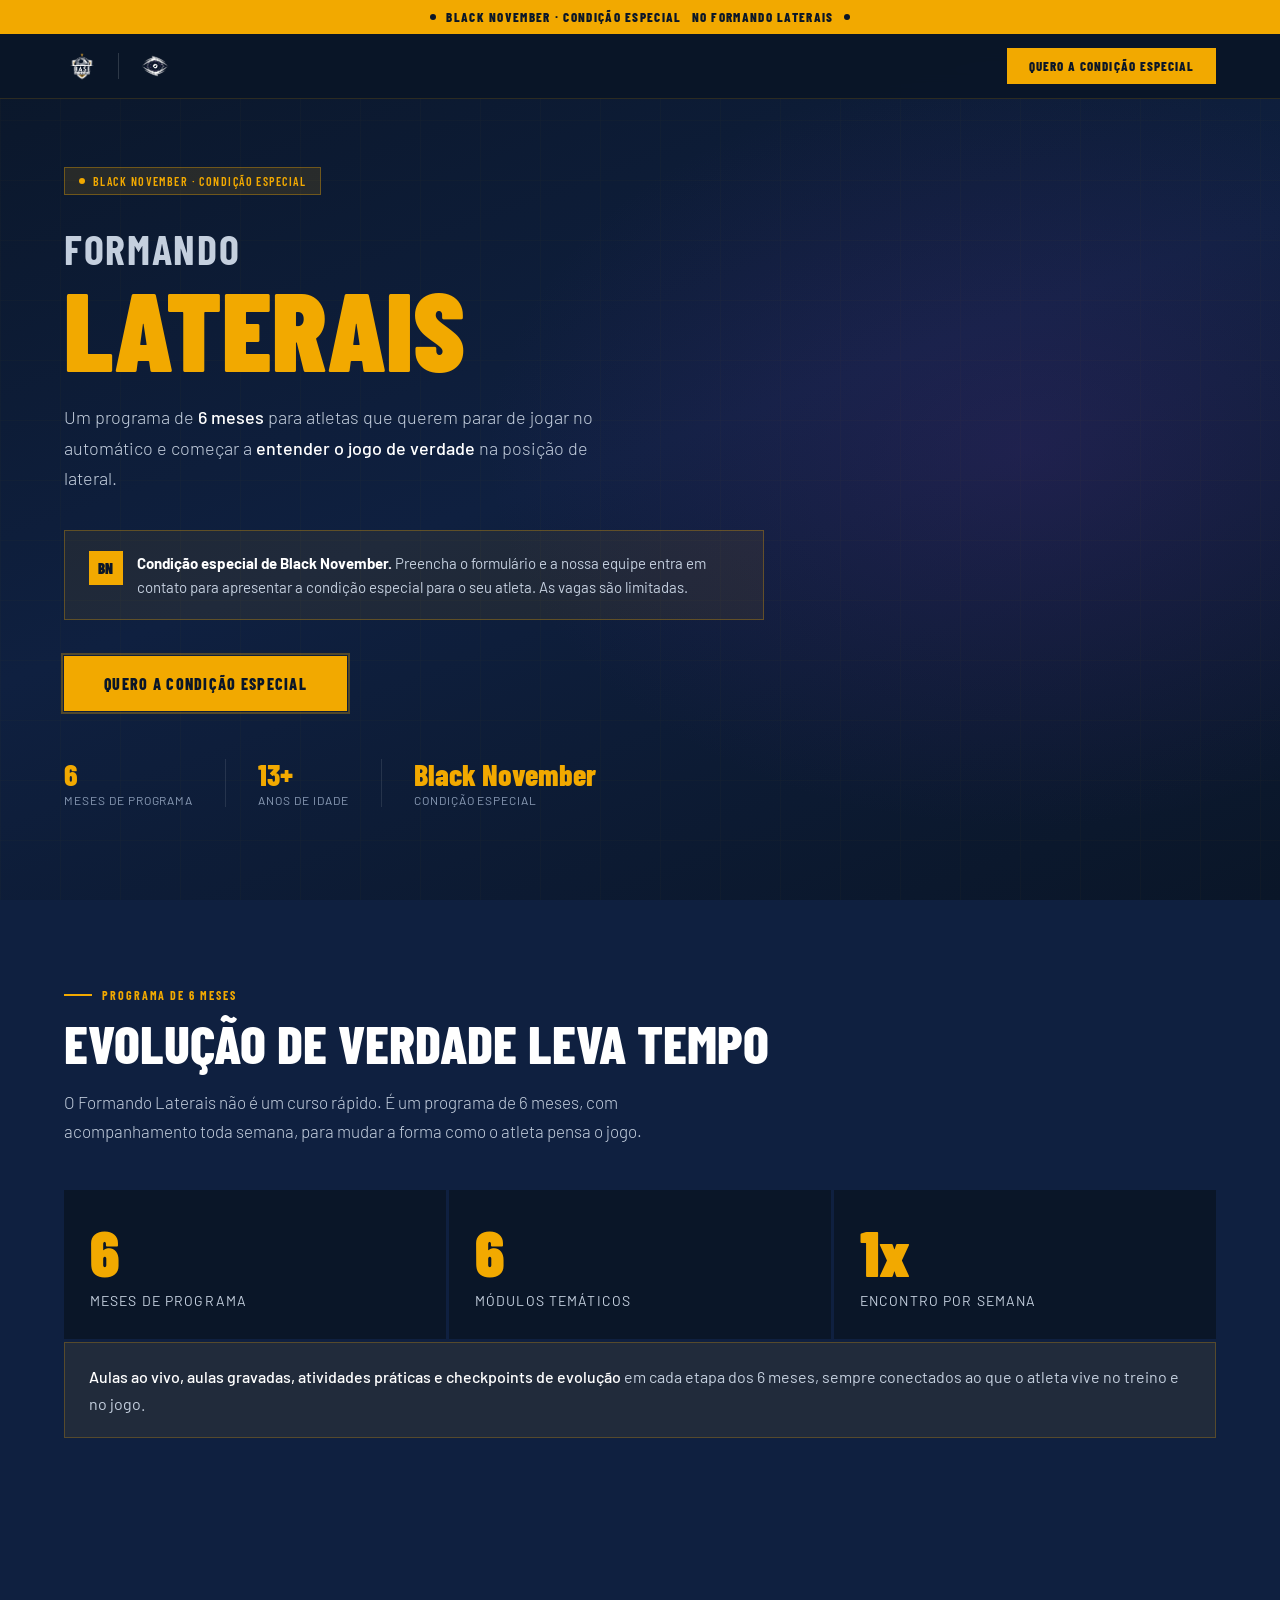
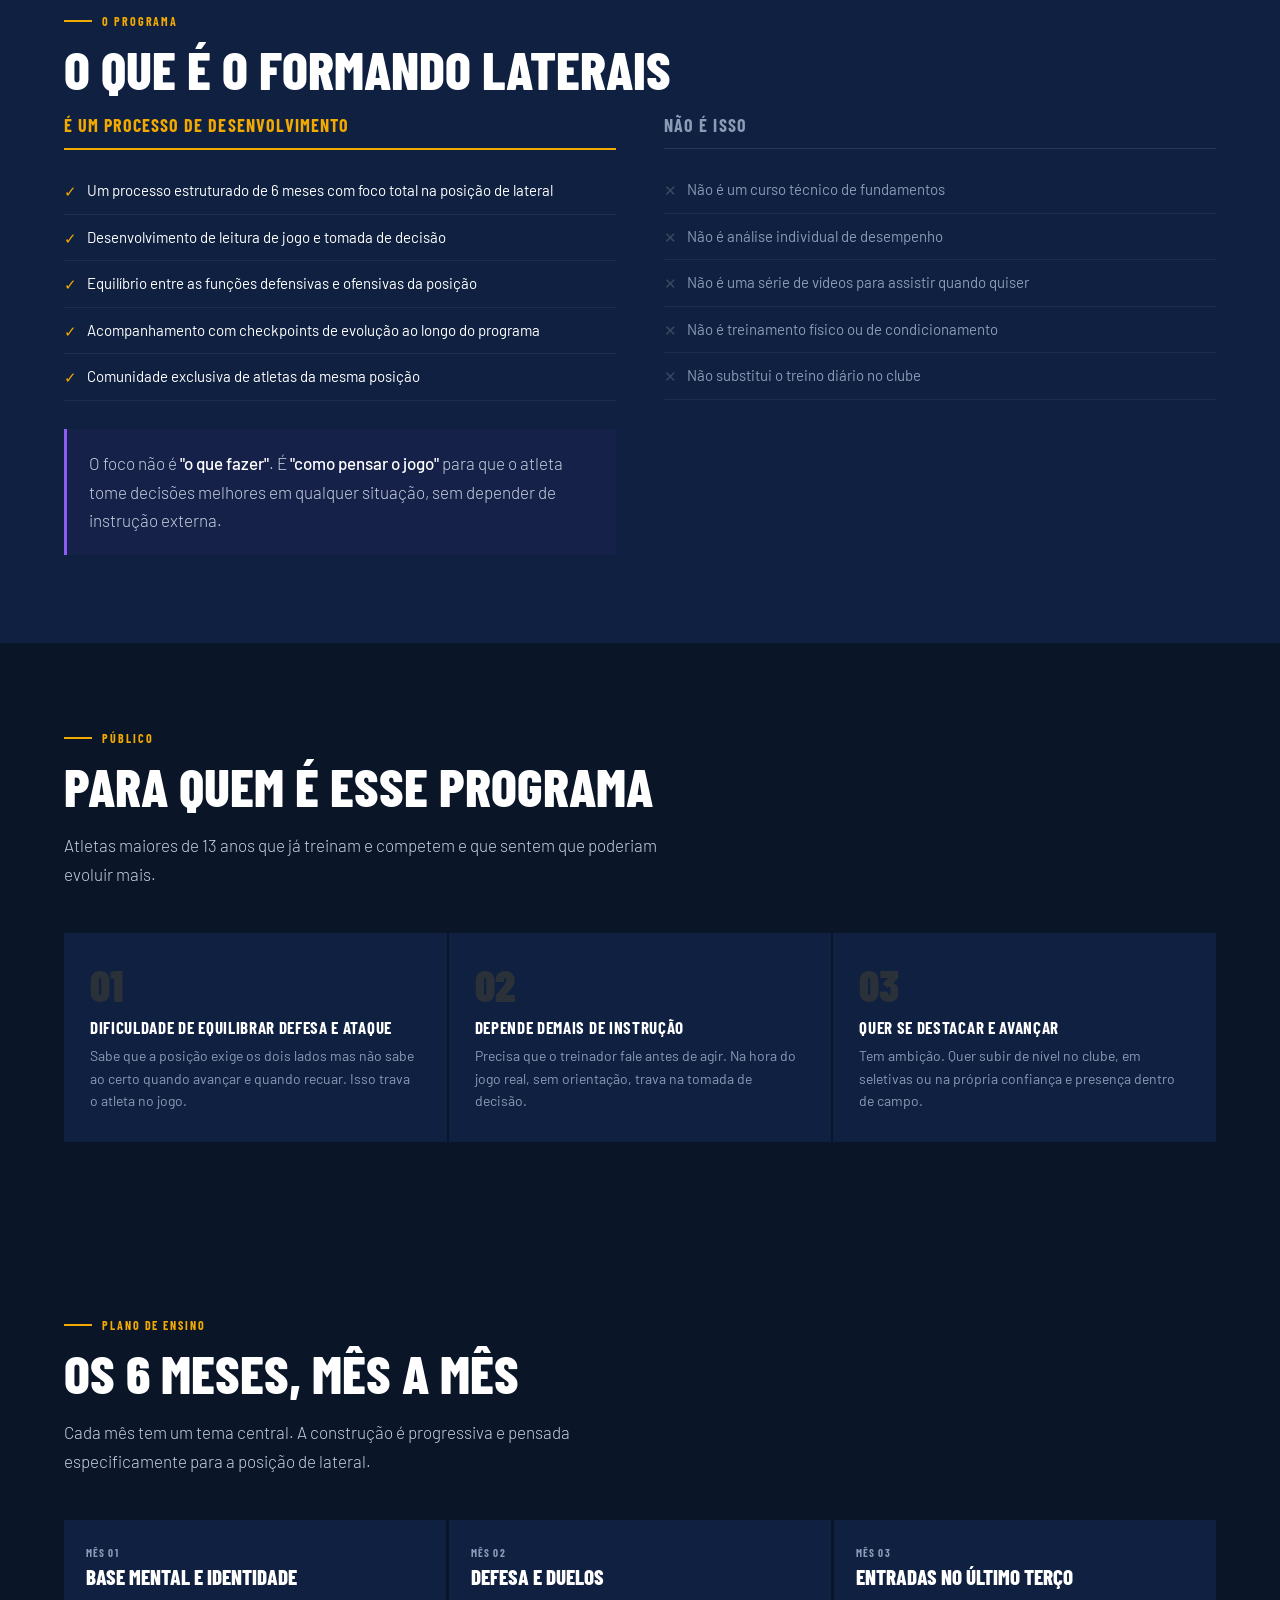
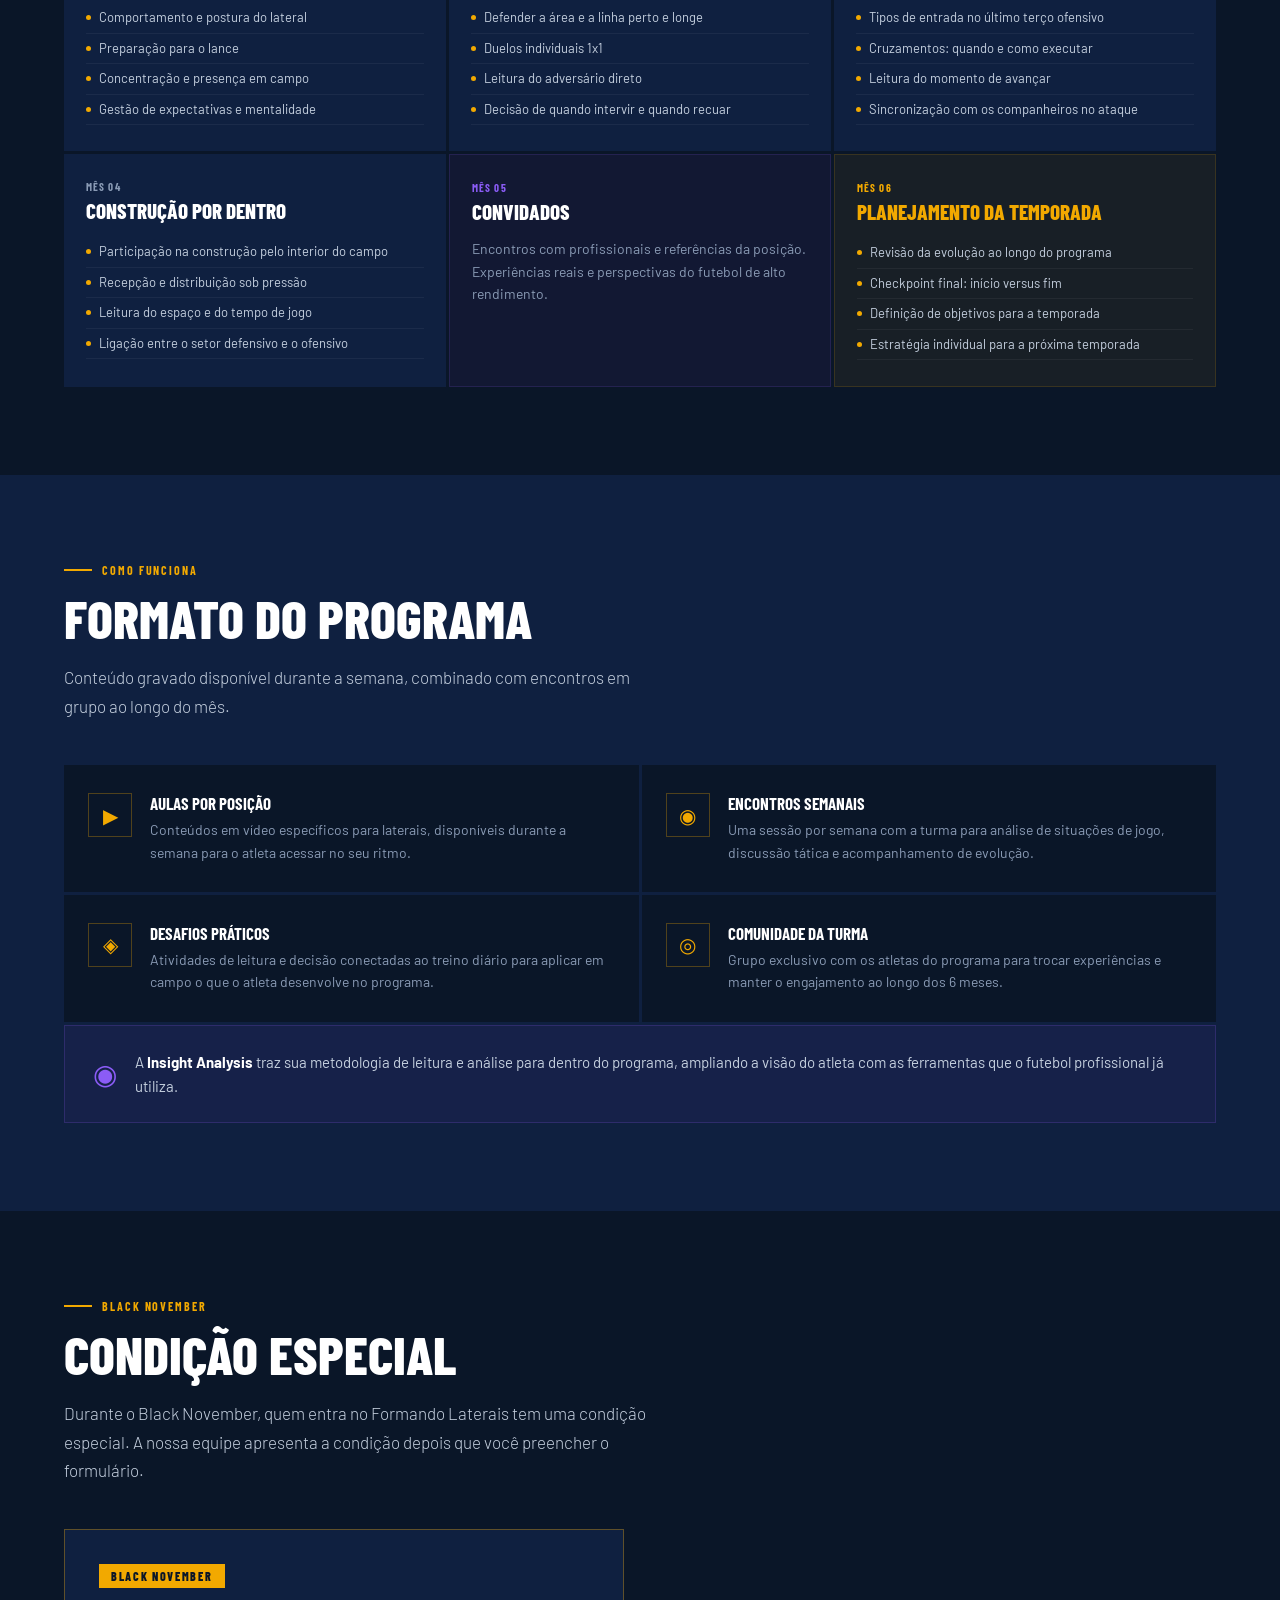
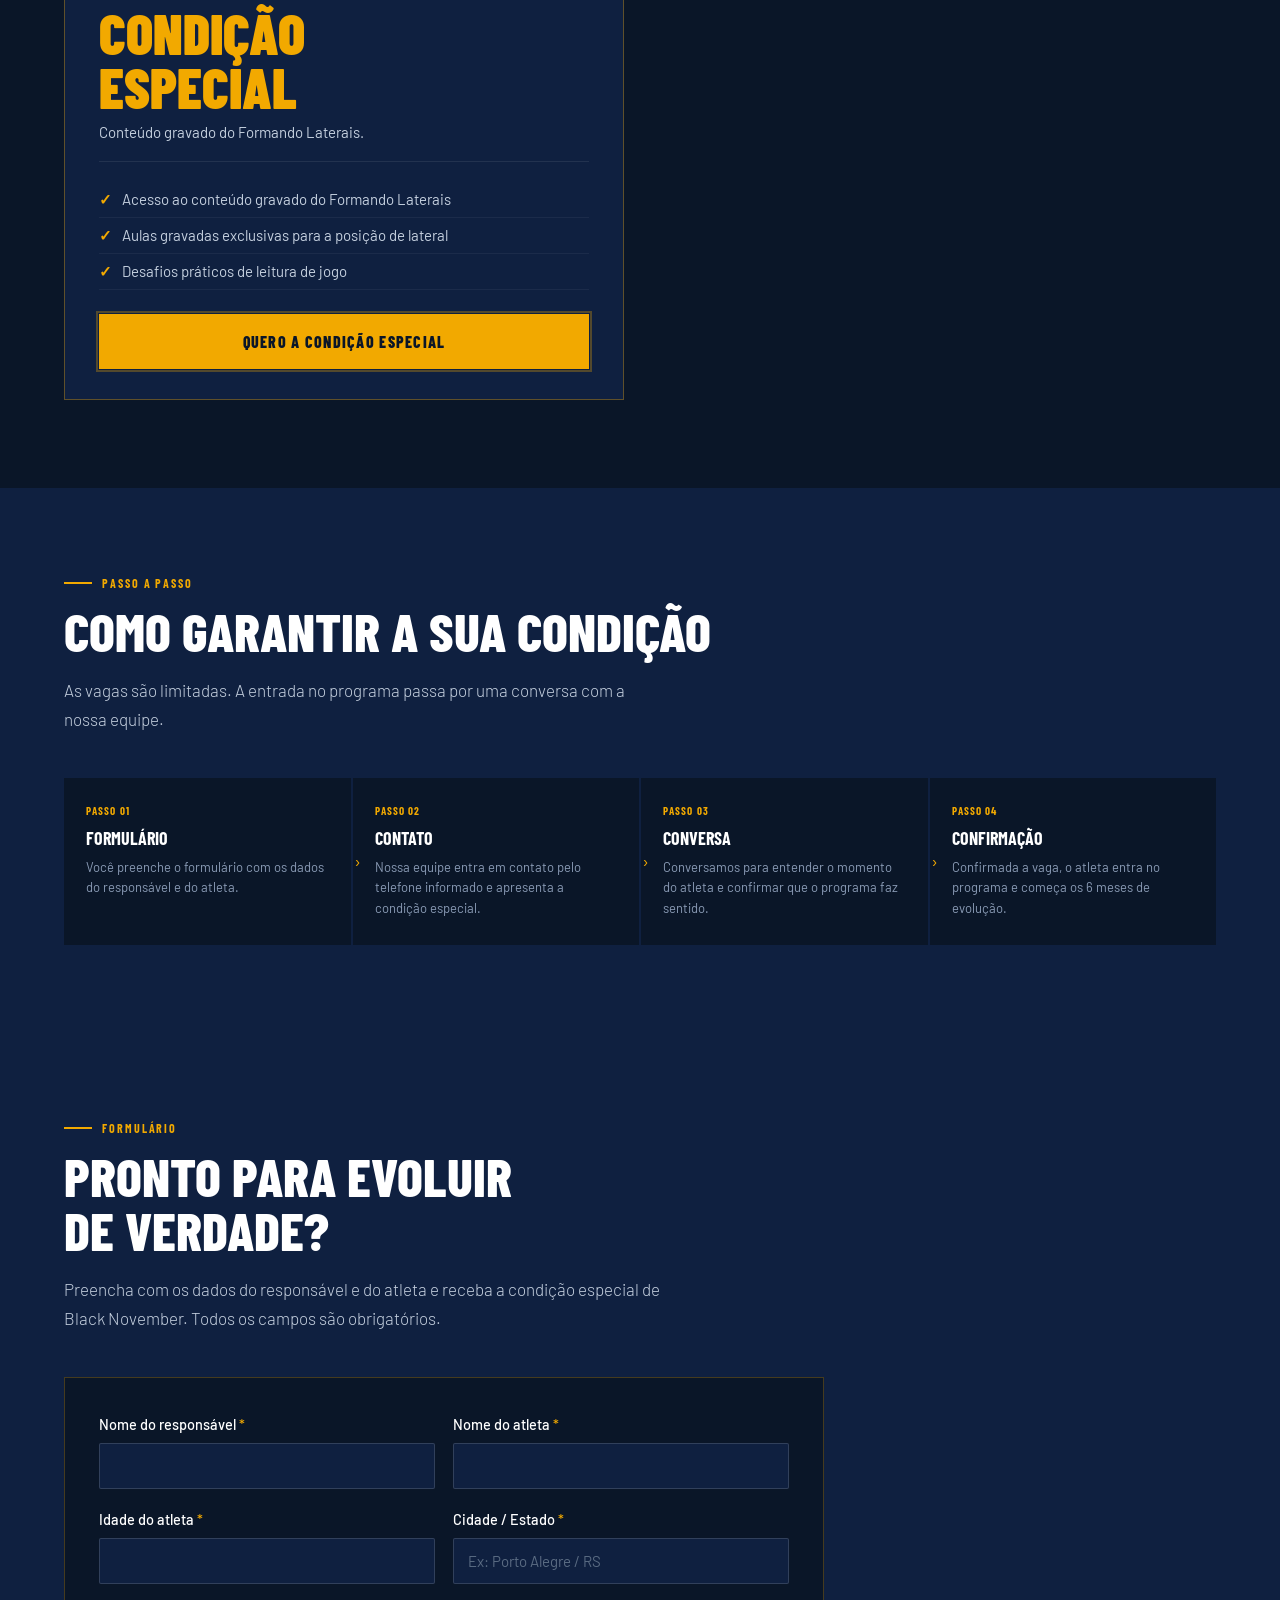
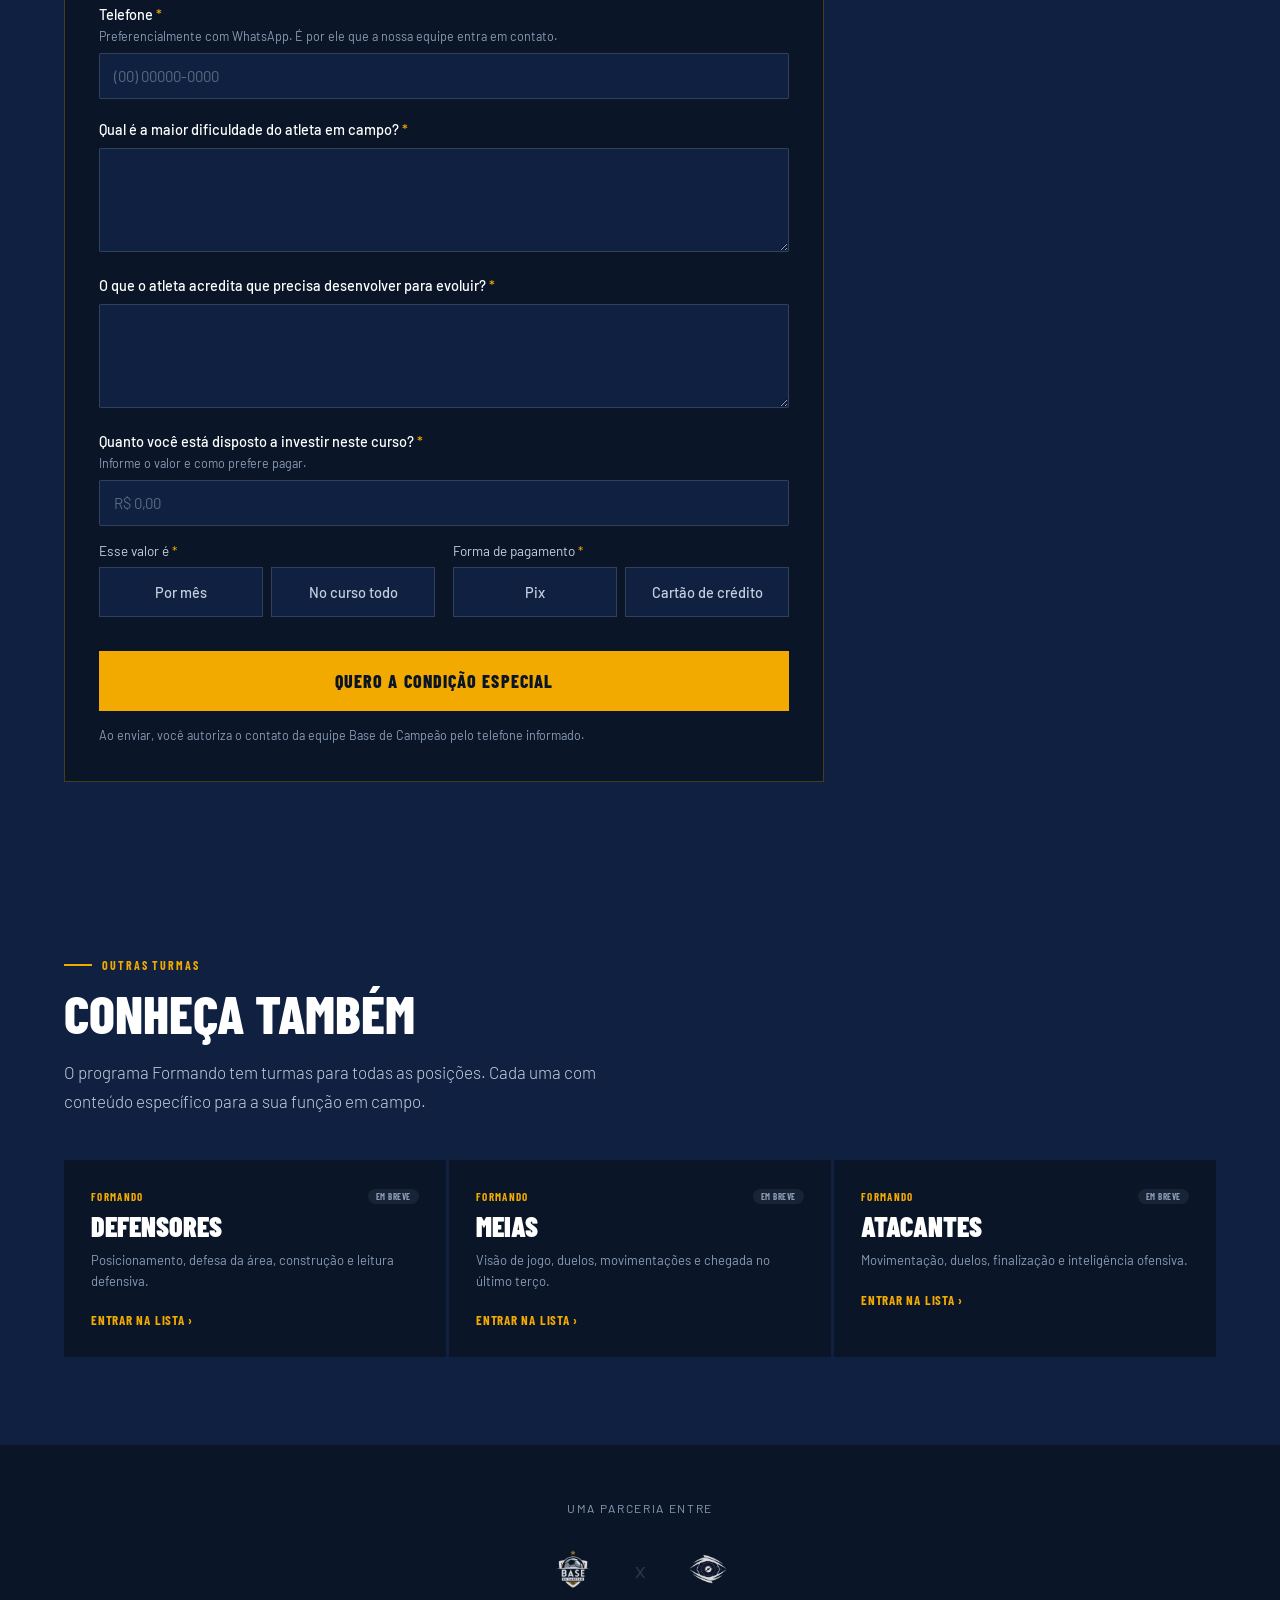
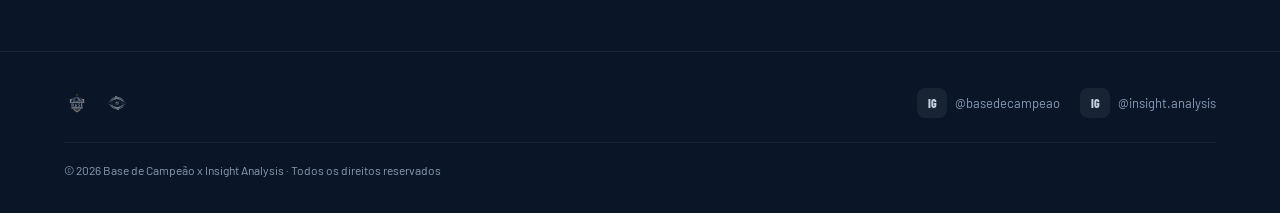
==== commit 515856b8: "Add files via upload" ====
--- a/index.html
+++ b/index.html
@@ -1,7 +1,7 @@
 <!DOCTYPE html>
 <html lang="pt-BR">
 <head>
- <!-- Meta Pixel Code -->
+<!-- Meta Pixel Code -->
 <script>
 !function(f,b,e,v,n,t,s)
 {if(f.fbq)return;n=f.fbq=function(){n.callMethod?
@@ -18,11 +18,22 @@
 src="https://www.facebook.com/tr?id=2484343218972109&ev=PageView&noscript=1"
 /></noscript>
 <!-- End Meta Pixel Code -->
+ <!-- Google tag (gtag.js) -->
+<script async src="https://www.googletagmanager.com/gtag/js?id=G-22NJ5P08S4"></script>
+<script>
+  window.dataLayer = window.dataLayer || [];
+  function gtag(){dataLayer.push(arguments);}
+  gtag('js', new Date());
+
+  gtag('config', 'G-22NJ5P08S4');
+</script>
 <meta charset="UTF-8"><meta name="viewport" content="width=device-width, initial-scale=1.0">
-<title>Formando Laterais — Base de Campeão x Insight Analysis</title>
+<title>Black November · Formando Laterais | Base de Campeão x Insight Analysis</title>
+<meta name="description" content="Black November no Formando Laterais. Programa de 6 meses para formar o lateral completo. Condição especial para quem entrar agora.">
 <link rel="preconnect" href="https://fonts.googleapis.com">
 <link href="https://fonts.googleapis.com/css2?family=Barlow+Condensed:wght@400;600;700;800;900&family=Barlow:wght@300;400;500;600&display=swap" rel="stylesheet">
 <style>
+
   *, *::before, *::after { box-sizing: border-box; margin: 0; padding: 0; }
   :root {
     --navy: #0A1628; --navy-mid: #0F2040; --navy-light: #162B52;
@@ -259,39 +270,158 @@
     .nav-cta { display: none; }
   }
   @media (max-width: 480px) { .months-grid { grid-template-columns: 1fr; } }
+
+  /* ============ BLACK NOVEMBER ============ */
+  html { scroll-padding-top: 110px; }
+
+  .promo {
+    position: fixed; top: 0; left: 0; right: 0; z-index: 101; height: 34px;
+    background: var(--gold); color: var(--navy);
+    display: flex; align-items: center; justify-content: center; gap: 10px;
+    font-family: var(--font-display); font-weight: 800; font-size: 13px;
+    letter-spacing: 0.1em; text-transform: uppercase; text-decoration: none;
+    padding: 0 12px; text-align: center; white-space: nowrap; overflow: hidden;
+  }
+  .promo .dot { width: 6px; height: 6px; background: var(--navy); border-radius: 50%; flex-shrink: 0; }
+  .promo:hover { background: var(--gold-light); }
+  nav { top: 34px; }
+  .hero { padding-top: 154px; }
+
+  /* logos definidos uma única vez (reduz o tamanho do arquivo) */
+  .logo { display: block; background-size: contain; background-repeat: no-repeat; background-position: center; flex-shrink: 0; }
+  .logo-bdc { background-image: url([data-uri]); }
+  .logo-ia  { background-image: url([data-uri]); }
+  .nav-logos .logo { width: 36px; height: 36px; }
+  .partner-logo .logo { width: 52px; height: 52px; }
+  .footer-logo .logo { width: 26px; height: 26px; }
+
+  .bn-mark {
+    flex-shrink: 0; width: 34px; height: 34px; background: var(--gold); color: var(--navy);
+    display: flex; align-items: center; justify-content: center;
+    font-family: var(--font-display); font-weight: 900; font-size: 15px; letter-spacing: 0.02em;
+  }
+  .footer-ig-icon { font-family: var(--font-display); font-weight: 800; font-size: 12px; color: var(--gray-light); }
+
+  /* faixa dos 6 meses */
+  .sixmonths { background: var(--navy-mid); }
+  .six-grid { display: grid; grid-template-columns: repeat(3, 1fr); gap: 3px; margin-bottom: 3px; }
+  .six-card { background: var(--navy); padding: 30px 26px; }
+  .six-num { font-family: var(--font-display); font-size: 64px; font-weight: 900; color: var(--gold); line-height: 1; display: block; }
+  .six-label { font-size: 14px; color: var(--gray-light); text-transform: uppercase; letter-spacing: 0.08em; margin-top: 8px; display: block; }
+  .six-note { background: rgba(242,169,0,0.08); border: 1px solid rgba(242,169,0,0.25); padding: 20px 24px; font-size: 16px; color: var(--gray-light); line-height: 1.7; }
+  .six-note strong { color: var(--white); font-weight: 500; }
+
+  /* condição especial */
+  .cond-card { max-width: 560px; background: var(--navy-mid); border: 1px solid rgba(242,169,0,0.35); padding: 34px 34px 30px; }
+  .cond-tag { display: inline-block; background: var(--gold); color: var(--navy); font-family: var(--font-display); font-weight: 800; font-size: 12px; letter-spacing: 0.14em; text-transform: uppercase; padding: 5px 12px; margin-bottom: 18px; }
+  .cond-title { font-family: var(--font-display); font-size: clamp(40px, 7vw, 56px); font-weight: 900; text-transform: uppercase; line-height: 0.95; color: var(--gold); display: block; margin-bottom: 10px; }
+  .cond-sub { font-size: 15px; color: var(--gray-light); margin-bottom: 4px; }
+
+  /* formulário */
+  .form-section { background: var(--navy-mid); }
+  .form-card { max-width: 760px; background: var(--navy); border: 1px solid rgba(242,169,0,0.25); padding: 36px 34px; }
+  .form-grid { display: grid; grid-template-columns: 1fr 1fr; gap: 20px 18px; }
+  .f-field.full { grid-column: 1 / -1; }
+  .f-field label { display: block; font-size: 14.5px; font-weight: 500; color: var(--white); margin-bottom: 8px; line-height: 1.45; }
+  .f-field label .req { color: var(--gold); }
+  .f-hint { display: block; font-size: 12.5px; color: var(--gray); font-weight: 400; margin-top: 2px; }
+  .f-field input, .f-field textarea {
+    width: 100%; background: var(--navy-mid); border: 1px solid rgba(255,255,255,0.14);
+    color: var(--white); font-family: var(--font-body); font-size: 15px; padding: 13px 14px;
+    border-radius: 2px; transition: border-color .15s; resize: vertical;
+  }
+  .f-field input:focus, .f-field textarea:focus { outline: none; border-color: var(--gold); }
+  .f-field textarea { min-height: 104px; line-height: 1.55; }
+  .f-field input::placeholder, .f-field textarea::placeholder { color: #5A6B82; }
+  .f-field .invalid { border-color: var(--gold); box-shadow: 0 0 0 1px var(--gold); }
+  .f-submit { width: 100%; margin-top: 26px; background: var(--gold); color: var(--navy); border: none; cursor: pointer;
+    font-family: var(--font-display); font-weight: 800; font-size: 18px; letter-spacing: 0.06em; text-transform: uppercase; padding: 19px; transition: background .15s; }
+  .f-submit:hover { background: var(--gold-light); }
+  .f-submit:disabled { opacity: .6; cursor: wait; }
+  .f-note { font-size: 12.5px; color: var(--gray); margin-top: 14px; line-height: 1.6; }
+  .f-status { display: none; margin-top: 16px; padding: 14px 16px; font-size: 14px; background: rgba(242,169,0,0.1); border: 1px solid rgba(242,169,0,0.45); color: var(--gold-light); }
+  .f-status.show { display: block; }
+  .f-success { display: none; max-width: 760px; text-align: center; padding: 56px 28px; background: var(--navy); border: 1px solid rgba(242,169,0,0.35); }
+  .f-success.show { display: block; }
+  .f-success .check { width: 64px; height: 64px; border-radius: 50%; border: 2px solid var(--gold); background: rgba(242,169,0,0.12); color: var(--gold); display: flex; align-items: center; justify-content: center; margin: 0 auto 22px; font-size: 28px; }
+  .f-success h3 { font-family: var(--font-display); font-size: 32px; text-transform: uppercase; margin-bottom: 12px; }
+  .f-success p { color: var(--gray-light); font-size: 16px; max-width: 460px; margin: 0 auto; line-height: 1.75; }
+  .hp { position: absolute; left: -9999px; width: 1px; height: 1px; opacity: 0; }
+
+  /* investimento: valor + periodicidade + forma de pagamento */
+  .invest-row { display: grid; grid-template-columns: 1fr 1fr; gap: 18px; margin-top: 16px; }
+  .sub-label { display: block; font-size: 13.5px; color: var(--gray-light); margin-bottom: 8px; }
+  .sub-label .req { color: var(--gold); }
+  .pills { display: grid; grid-template-columns: 1fr 1fr; gap: 8px; }
+  .pills.invalid { outline: 1px solid var(--gold); outline-offset: 4px; }
+  .pill { position: relative; display: block; cursor: pointer; margin: 0; }
+  .f-field .pill input { position: absolute; opacity: 0; pointer-events: none; width: 1px; height: 1px; padding: 0; border: 0; background: none; }
+  .pill span { display: flex; align-items: center; justify-content: center; text-align: center; min-height: 50px; padding: 10px 8px;
+    background: var(--navy-mid); border: 1px solid rgba(255,255,255,0.14); color: var(--gray-light); font-size: 14.5px; font-weight: 500; transition: all .15s; }
+  .pill:hover span { border-color: rgba(242,169,0,0.55); }
+  .pill input:checked + span { background: var(--gold); border-color: var(--gold); color: var(--navy); font-weight: 700; }
+  .pill input:focus-visible + span { outline: 2px solid var(--gold-light); outline-offset: 2px; }
+
+  @media (max-width: 768px) {
+    .invest-row { grid-template-columns: 1fr; }
+    .six-grid { grid-template-columns: 1fr; }
+    .form-grid { grid-template-columns: 1fr; }
+    .form-card { padding: 26px 20px; }
+    .promo { font-size: 12px; letter-spacing: 0.06em; }
+    .promo .hide-sm { display: none; }
+    .hero { padding-top: 140px; }
+    .hero-actions .btn-primary, .cond-card .btn-primary { display: block; text-align: center; padding: 18px 14px; font-size: 15px; letter-spacing: 0.05em; }
+  }
+
 </style>
 </head>
 <body>
 
+<a href="#formulario" class="promo"><span class="dot"></span>Black November · Condição especial<span class="hide-sm"> no Formando Laterais</span><span class="dot"></span></a>
+
 <nav>
   <div class="nav-logos">
-    <img src="[data-uri]" alt="Base de Campeão">
+    <span class="logo logo-bdc" role="img" aria-label="Base de Campeão"></span>
     <div class="logo-sep"></div>
-    <img src="[data-uri]" alt="Insight Analysis">
-  </div>
-  <a href="https://basedecampeao.com.br/bdc-insight" target="_blank" class="nav-cta">Quero me candidatar</a>
+    <span class="logo logo-ia" role="img" aria-label="Insight Analysis"></span>
+  </div>
+  <a href="#formulario" class="nav-cta">Quero a condição especial</a>
 </nav>
 
 <section class="hero">
   <div class="hero-bg"></div><div class="hero-grid"></div>
   <div class="hero-content">
-    <div class="hero-eyebrow"><span></span>Base de Campeão x Insight Analysis — Turma 2026</div>
+    <div class="hero-eyebrow wait"><span></span>Black November · Condição especial</div>
     <span class="hero-pretitle">Formando</span>
     <span class="hero-title">Laterais</span>
     <p class="hero-subtitle">Um programa de <strong>6 meses</strong> para atletas que querem parar de jogar no automático e começar a <strong>entender o jogo de verdade</strong> na posição de lateral.</p>
-    <div class="candidatura-box">
-      <div class="candidatura-icon">🎯</div><p><strong>As vagas são limitadas e por seleção.</strong> Não é qualquer atleta que entra. Ao clicar abaixo, você preenche um formulário e a nossa equipe entra em contato para uma conversa individual.</p>
+    <div class="candidatura-box wait">
+      <div class="bn-mark">BN</div>
+      <p><strong>Condição especial de Black November.</strong> Preencha o formulário e a nossa equipe entra em contato para apresentar a condição especial para o seu atleta. As vagas são limitadas.</p>
     </div>
     <div class="hero-actions">
-      <a href="https://basedecampeao.com.br/bdc-insight" target="_blank" class="btn-primary">Quero me candidatar</a>
+      <a href="#formulario" class="btn-primary">Quero a condição especial</a>
     </div>
     <div class="hero-stats">
       <div><span class="hero-stat-num">6</span><span class="hero-stat-label">Meses de programa</span></div>
       <div class="stat-sep"></div>
       <div><span class="hero-stat-num">13+</span><span class="hero-stat-label">Anos de idade</span></div>
-      <div class="stat-sep"></div><div><span class="hero-stat-num">Seleção</span><span class="hero-stat-label">Vagas limitadas por candidatura</span></div>
+      <div class="stat-sep"></div>
+      <div><span class="hero-stat-num">Black November</span><span class="hero-stat-label">Condição especial</span></div>
     </div>
   </div>
+</section>
+
+<section class="sixmonths">
+  <div class="section-label">Programa de 6 meses</div>
+  <h2 class="section-title">Evolução de verdade leva tempo</h2>
+  <p class="section-sub">O Formando Laterais não é um curso rápido. É um programa de 6 meses, com acompanhamento toda semana, para mudar a forma como o atleta pensa o jogo.</p>
+  <div class="six-grid">
+    <div class="six-card"><span class="six-num">6</span><span class="six-label">Meses de programa</span></div>
+    <div class="six-card"><span class="six-num">6</span><span class="six-label">Módulos temáticos</span></div>
+    <div class="six-card"><span class="six-num">1x</span><span class="six-label">Encontro por semana</span></div>
+  </div>
+  <div class="six-note"><strong>Aulas ao vivo, aulas gravadas, atividades práticas e checkpoints de evolução</strong> em cada etapa dos 6 meses, sempre conectados ao que o atleta vive no treino e no jogo.</div>
 </section>
 
 <section class="about" id="programa">
@@ -302,7 +432,7 @@
       <h3>É um processo de desenvolvimento</h3>
       <ul class="about-list"><li><span class="ic ic-ok">✓</span> Um processo estruturado de 6 meses com foco total na posição de lateral</li><li><span class="ic ic-ok">✓</span> Desenvolvimento de leitura de jogo e tomada de decisão</li><li><span class="ic ic-ok">✓</span> Equilíbrio entre as funções defensivas e ofensivas da posição</li><li><span class="ic ic-ok">✓</span> Acompanhamento com checkpoints de evolução ao longo do programa</li><li><span class="ic ic-ok">✓</span> Comunidade exclusiva de atletas da mesma posição</li></ul>
       <div class="about-highlight">
-        <p>O foco não é <strong>"o que fazer"</strong>. É <strong>"como pensar o jogo"</strong> para que você tome decisões melhores em qualquer situação, sem depender de instrução externa.</p>
+        <p>O foco não é <strong>"o que fazer"</strong>. É <strong>"como pensar o jogo"</strong> para que o atleta tome decisões melhores em qualquer situação, sem depender de instrução externa.</p>
       </div>
     </div>
     <div class="about-col isnot">
@@ -322,28 +452,13 @@
   <div class="section-label">Público</div>
   <h2 class="section-title">Para quem é esse programa</h2>
   <p class="section-sub">Atletas maiores de 13 anos que já treinam e competem e que sentem que poderiam evoluir mais.</p>
-  <div class="forwhom-grid"><div class="forwhom-card"><div class="forwhom-num">01</div><h4>Você sente dificuldade de equilibrar defesa e ataque</h4><p>Sabe que a posição exige os dois lados mas não sabe ao certo quando avançar e quando recuar. Isso te trava no jogo.</p></div><div class="forwhom-card"><div class="forwhom-num">02</div><h4>Você depende demais de instrução</h4><p>Precisa que o treinador fale antes de agir. Na hora do jogo real, sem orientação, trava na tomada de decisão.</p></div><div class="forwhom-card"><div class="forwhom-num">03</div><h4>Você quer se destacar e avançar</h4><p>Tem ambição. Quer subir de nível no clube, em seletivas ou na própria confiança e presença dentro de campo.</p></div></div>
-</section>
-
-<section class="selection">
-  <div class="section-label">Processo</div>
-  <h2 class="section-title">Como funciona a seleção</h2>
-  <p class="section-sub">As vagas são limitadas. A entrada no programa passa por uma conversa individual com a nossa equipe.</p>
-  <div class="selection-steps">
-    <div class="sel-step"><div class="sel-num">PASSO 01</div><div class="sel-title">Candidatura</div><div class="sel-desc">Você preenche o formulário com suas informações e nos conta um pouco sobre o seu momento no futebol.</div><div class="sel-arrow">›</div></div>
-    <div class="sel-step"><div class="sel-num">PASSO 02</div><div class="sel-title">Análise</div><div class="sel-desc">Nossa equipe analisa o seu perfil e verifica se o programa está alinhado com o seu momento atual.</div><div class="sel-arrow">›</div></div>
-    <div class="sel-step"><div class="sel-num">PASSO 03</div><div class="sel-title">Conversa</div><div class="sel-desc">Entramos em contato para uma conversa individual para entender seus objetivos e apresentar o programa.</div><div class="sel-arrow">›</div></div>
-    <div class="sel-step"><div class="sel-num">PASSO 04</div><div class="sel-title">Confirmação</div><div class="sel-desc">Confirmada a vaga, você inicia o programa junto com a turma.</div></div>
-  </div>
-  <div style="margin-top: 32px; text-align: center;">
-    <a href="https://basedecampeao.com.br/bdc-insight" target="_blank" class="btn-primary">Preencher o formulário de candidatura</a>
-  </div>
+  <div class="forwhom-grid"><div class="forwhom-card"><div class="forwhom-num">01</div><h4>Dificuldade de equilibrar defesa e ataque</h4><p>Sabe que a posição exige os dois lados mas não sabe ao certo quando avançar e quando recuar. Isso trava o atleta no jogo.</p></div><div class="forwhom-card"><div class="forwhom-num">02</div><h4>Depende demais de instrução</h4><p>Precisa que o treinador fale antes de agir. Na hora do jogo real, sem orientação, trava na tomada de decisão.</p></div><div class="forwhom-card"><div class="forwhom-num">03</div><h4>Quer se destacar e avançar</h4><p>Tem ambição. Quer subir de nível no clube, em seletivas ou na própria confiança e presença dentro de campo.</p></div></div>
 </section>
 
 <section id="conteudo">
-  <div class="section-label">Conteúdo</div>
-  <h2 class="section-title">Mês a mês</h2>
-  <p class="section-sub">Cada mês tem um tema central. A construção é progressiva e pensada especificamente para a posição.</p>
+  <div class="section-label">Plano de ensino</div>
+  <h2 class="section-title">Os 6 meses, mês a mês</h2>
+  <p class="section-sub">Cada mês tem um tema central. A construção é progressiva e pensada especificamente para a posição de lateral.</p>
   <div class="months-grid"><div class="month-card"><div class="month-period">Mês 01</div><div class="month-title">Base Mental e Identidade</div><ul class="month-topics"><li>Comportamento e postura do lateral</li><li>Preparação para o lance</li><li>Concentração e presença em campo</li><li>Gestão de expectativas e mentalidade</li></ul></div><div class="month-card"><div class="month-period">Mês 02</div><div class="month-title">Defesa e Duelos</div><ul class="month-topics"><li>Defender a área e a linha perto e longe</li><li>Duelos individuais 1x1</li><li>Leitura do adversário direto</li><li>Decisão de quando intervir e quando recuar</li></ul></div><div class="month-card"><div class="month-period">Mês 03</div><div class="month-title">Entradas no Último Terço</div><ul class="month-topics"><li>Tipos de entrada no último terço ofensivo</li><li>Cruzamentos: quando e como executar</li><li>Leitura do momento de avançar</li><li>Sincronização com os companheiros no ataque</li></ul></div><div class="month-card"><div class="month-period">Mês 04</div><div class="month-title">Construção por Dentro</div><ul class="month-topics"><li>Participação na construção pelo interior do campo</li><li>Recepção e distribuição sob pressão</li><li>Leitura do espaço e do tempo de jogo</li><li>Ligação entre o setor defensivo e o ofensivo</li></ul></div><div class="month-card special"><div class="month-period">Mês 05</div><div class="month-title">Convidados</div><p class="month-special-text">Encontros com profissionais e referências da posição. Experiências reais e perspectivas do futebol de alto rendimento.</p></div><div class="month-card finale"><div class="month-period">Mês 06</div><div class="month-title">Planejamento da Temporada</div><ul class="month-topics"><li>Revisão da evolução ao longo do programa</li><li>Checkpoint final: início versus fim</li><li>Definição de objetivos para a temporada</li><li>Estratégia individual para a próxima temporada</li></ul></div></div>
 </section>
 
@@ -352,9 +467,9 @@
   <h2 class="section-title">Formato do programa</h2>
   <p class="section-sub">Conteúdo gravado disponível durante a semana, combinado com encontros em grupo ao longo do mês.</p>
   <div class="format-grid">
-    <div class="format-card"><div class="format-icon">▶</div><div><h4>Aulas por posição</h4><p>Conteúdos em vídeo específicos para laterais, disponíveis durante a semana para você acessar no seu ritmo.</p></div></div>
+    <div class="format-card"><div class="format-icon">▶</div><div><h4>Aulas por posição</h4><p>Conteúdos em vídeo específicos para laterais, disponíveis durante a semana para o atleta acessar no seu ritmo.</p></div></div>
     <div class="format-card"><div class="format-icon">◉</div><div><h4>Encontros semanais</h4><p>Uma sessão por semana com a turma para análise de situações de jogo, discussão tática e acompanhamento de evolução.</p></div></div>
-    <div class="format-card"><div class="format-icon">◈</div><div><h4>Desafios práticos</h4><p>Atividades de leitura e decisão conectadas ao treino diário para aplicar em campo o que você desenvolve no programa.</p></div></div>
+    <div class="format-card"><div class="format-icon">◈</div><div><h4>Desafios práticos</h4><p>Atividades de leitura e decisão conectadas ao treino diário para aplicar em campo o que o atleta desenvolve no programa.</p></div></div>
     <div class="format-card"><div class="format-icon">◎</div><div><h4>Comunidade da turma</h4><p>Grupo exclusivo com os atletas do programa para trocar experiências e manter o engajamento ao longo dos 6 meses.</p></div></div>
   </div>
   <div class="format-insight" style="margin-top: 3px;">
@@ -363,25 +478,112 @@
   </div>
 </section>
 
-<section id="inscricao">
-  <div class="section-label">Investimento</div>
-  <h2 class="section-title">Valor do programa</h2>
-  <p class="section-sub">Seis meses de desenvolvimento focado na sua posição.</p>
-  <div class="pricing-wrapper">
-    <div class="pricing-simple">
-      <div class="pricing-amount-inline">12x de R$ 190</div>
-      <p style="margin-top: 8px; color: var(--gray-light);">Via cartão de crédito. Programa completo de 6 meses.</p>
-      <div class="pricing-divider"></div>
-      <ul class="pricing-includes">
-        <li>Acesso completo ao programa por 6 meses</li>
-        <li>Aulas e encontros exclusivos por posição</li>
-        <li>Desafios práticos de leitura de jogo</li>
-        <li>Comunidade fechada da turma</li>
-        <li>Checkpoints estruturados de evolução</li>
-        <li>Planejamento individual para a próxima temporada</li>
-      </ul>
-      <a href="https://basedecampeao.com.br/bdc-insight" target="_blank" class="btn-primary" style="display: block; text-align: center;">Quero me candidatar</a>
-    </div>
+<section id="condicao">
+  <div class="section-label">Black November</div>
+  <h2 class="section-title">Condição especial</h2>
+  <p class="section-sub">Durante o Black November, quem entra no Formando Laterais tem uma condição especial. A nossa equipe apresenta a condição depois que você preencher o formulário.</p>
+  <div class="cond-card">
+    <span class="cond-tag">Black November</span>
+    <span class="cond-title">Condição<br>especial</span>
+    <p class="cond-sub">Conteúdo gravado do Formando Laterais.</p>
+    <div class="pricing-divider"></div>
+    <ul class="pricing-includes">
+      <li>Acesso ao conteúdo gravado do Formando Laterais</li>
+      <li>Aulas gravadas exclusivas para a posição de lateral</li>
+      <li>Desafios práticos de leitura de jogo</li>
+    </ul>
+    <a href="#formulario" class="btn-primary" style="display: block; text-align: center;">Quero a condição especial</a>
+  </div>
+</section>
+
+<section class="selection">
+  <div class="section-label">Passo a passo</div>
+  <h2 class="section-title">Como garantir a sua condição</h2>
+  <p class="section-sub">As vagas são limitadas. A entrada no programa passa por uma conversa com a nossa equipe.</p>
+  <div class="selection-steps">
+    <div class="sel-step"><div class="sel-num">PASSO 01</div><div class="sel-title">Formulário</div><div class="sel-desc">Você preenche o formulário com os dados do responsável e do atleta.</div><div class="sel-arrow">›</div></div>
+    <div class="sel-step"><div class="sel-num">PASSO 02</div><div class="sel-title">Contato</div><div class="sel-desc">Nossa equipe entra em contato pelo telefone informado e apresenta a condição especial.</div><div class="sel-arrow">›</div></div>
+    <div class="sel-step"><div class="sel-num">PASSO 03</div><div class="sel-title">Conversa</div><div class="sel-desc">Conversamos para entender o momento do atleta e confirmar que o programa faz sentido.</div><div class="sel-arrow">›</div></div>
+    <div class="sel-step"><div class="sel-num">PASSO 04</div><div class="sel-title">Confirmação</div><div class="sel-desc">Confirmada a vaga, o atleta entra no programa e começa os 6 meses de evolução.</div></div>
+  </div>
+</section>
+
+<section class="form-section" id="formulario">
+  <div class="section-label">Formulário</div>
+  <h2 class="section-title">Pronto para evoluir<br>de verdade?</h2>
+  <p class="section-sub">Preencha com os dados do responsável e do atleta e receba a condição especial de Black November. Todos os campos são obrigatórios.</p>
+
+  <div class="form-card" id="formCard">
+    <form id="leadForm" novalidate>
+      <input type="hidden" name="_subject" value="Black November · Formando Laterais · Novo cadastro">
+      <input type="hidden" name="Origem" value="Landing Black November · Formando Laterais">
+      <input type="text" name="_gotcha" class="hp" tabindex="-1" autocomplete="off" aria-hidden="true">
+
+      <div class="form-grid">
+        <div class="f-field">
+          <label for="f_resp">Nome do responsável <span class="req">*</span></label>
+          <input type="text" id="f_resp" name="Nome do responsável" autocomplete="name" required>
+        </div>
+        <div class="f-field">
+          <label for="f_atleta">Nome do atleta <span class="req">*</span></label>
+          <input type="text" id="f_atleta" name="Nome do atleta" required>
+        </div>
+        <div class="f-field">
+          <label for="f_idade">Idade do atleta <span class="req">*</span></label>
+          <input type="number" id="f_idade" name="Idade do atleta" inputmode="numeric" min="8" max="25" step="1" required>
+        </div>
+        <div class="f-field">
+          <label for="f_cidade">Cidade / Estado <span class="req">*</span></label>
+          <input type="text" id="f_cidade" name="Cidade/Estado" placeholder="Ex: Porto Alegre / RS" autocomplete="address-level2" required>
+        </div>
+        <div class="f-field full">
+          <label for="f_tel">Telefone <span class="req">*</span>
+            <span class="f-hint">Preferencialmente com WhatsApp. É por ele que a nossa equipe entra em contato.</span></label>
+          <input type="tel" id="f_tel" name="Telefone" inputmode="tel" placeholder="(00) 00000-0000" autocomplete="tel" required>
+        </div>
+        <div class="f-field full">
+          <label for="f_dif">Qual é a maior dificuldade do atleta em campo? <span class="req">*</span></label>
+          <textarea id="f_dif" name="Maior dificuldade em campo" required></textarea>
+        </div>
+        <div class="f-field full">
+          <label for="f_dev">O que o atleta acredita que precisa desenvolver para evoluir? <span class="req">*</span></label>
+          <textarea id="f_dev" name="O que o atleta precisa desenvolver" required></textarea>
+        </div>
+        <div class="f-field full invest" id="investBox">
+          <label for="f_inv">Quanto você está disposto a investir neste curso? <span class="req">*</span>
+            <span class="f-hint">Informe o valor e como prefere pagar.</span></label>
+          <input type="text" id="f_inv" name="Valor que está disposto a investir" inputmode="numeric" placeholder="R$ 0,00" autocomplete="off" required>
+          <div class="invest-row">
+            <div>
+              <span class="sub-label">Esse valor é <span class="req">*</span></span>
+              <div class="pills" data-group="Periodicidade do investimento">
+                <label class="pill"><input type="radio" name="Periodicidade do investimento" value="Por mês" required><span>Por mês</span></label>
+                <label class="pill"><input type="radio" name="Periodicidade do investimento" value="No curso todo"><span>No curso todo</span></label>
+              </div>
+            </div>
+            <div>
+              <span class="sub-label">Forma de pagamento <span class="req">*</span></span>
+              <div class="pills" data-group="Forma de pagamento preferida">
+                <label class="pill"><input type="radio" name="Forma de pagamento preferida" value="Pix" required><span>Pix</span></label>
+                <label class="pill"><input type="radio" name="Forma de pagamento preferida" value="Cartão de crédito"><span>Cartão de crédito</span></label>
+              </div>
+            </div>
+          </div>
+          <input type="hidden" id="f_resumo" name="Resumo do investimento" value="">
+          <input type="hidden" id="f_rota" name="Direcionamento" value="">
+        </div>
+      </div>
+
+      <button type="submit" class="f-submit" id="submitBtn">Quero a condição especial</button>
+      <div class="f-status" id="statusBox" role="alert"></div>
+      <p class="f-note">Ao enviar, você autoriza o contato da equipe Base de Campeão pelo telefone informado.</p>
+    </form>
+  </div>
+
+  <div class="f-success" id="successBox">
+    <div class="check">✓</div>
+    <h3>Cadastro recebido</h3>
+    <p id="successMsg">Recebemos os seus dados.<br>Em breve a nossa equipe entra em contato pelo telefone informado para apresentar a condição especial de Black November.</p>
   </div>
 </section>
 
@@ -410,35 +612,160 @@
 <section class="partnership">
   <p>Uma parceria entre</p>
   <div class="partner-logos">
-    <div class="partner-logo"><img src="[data-uri]" alt="Base de Campeão"></div>
+    <div class="partner-logo"><span class="logo logo-bdc" role="img" aria-label="Base de Campeão"></span></div>
     <div class="partner-sep">x</div>
-    <div class="partner-logo"><img src="[data-uri]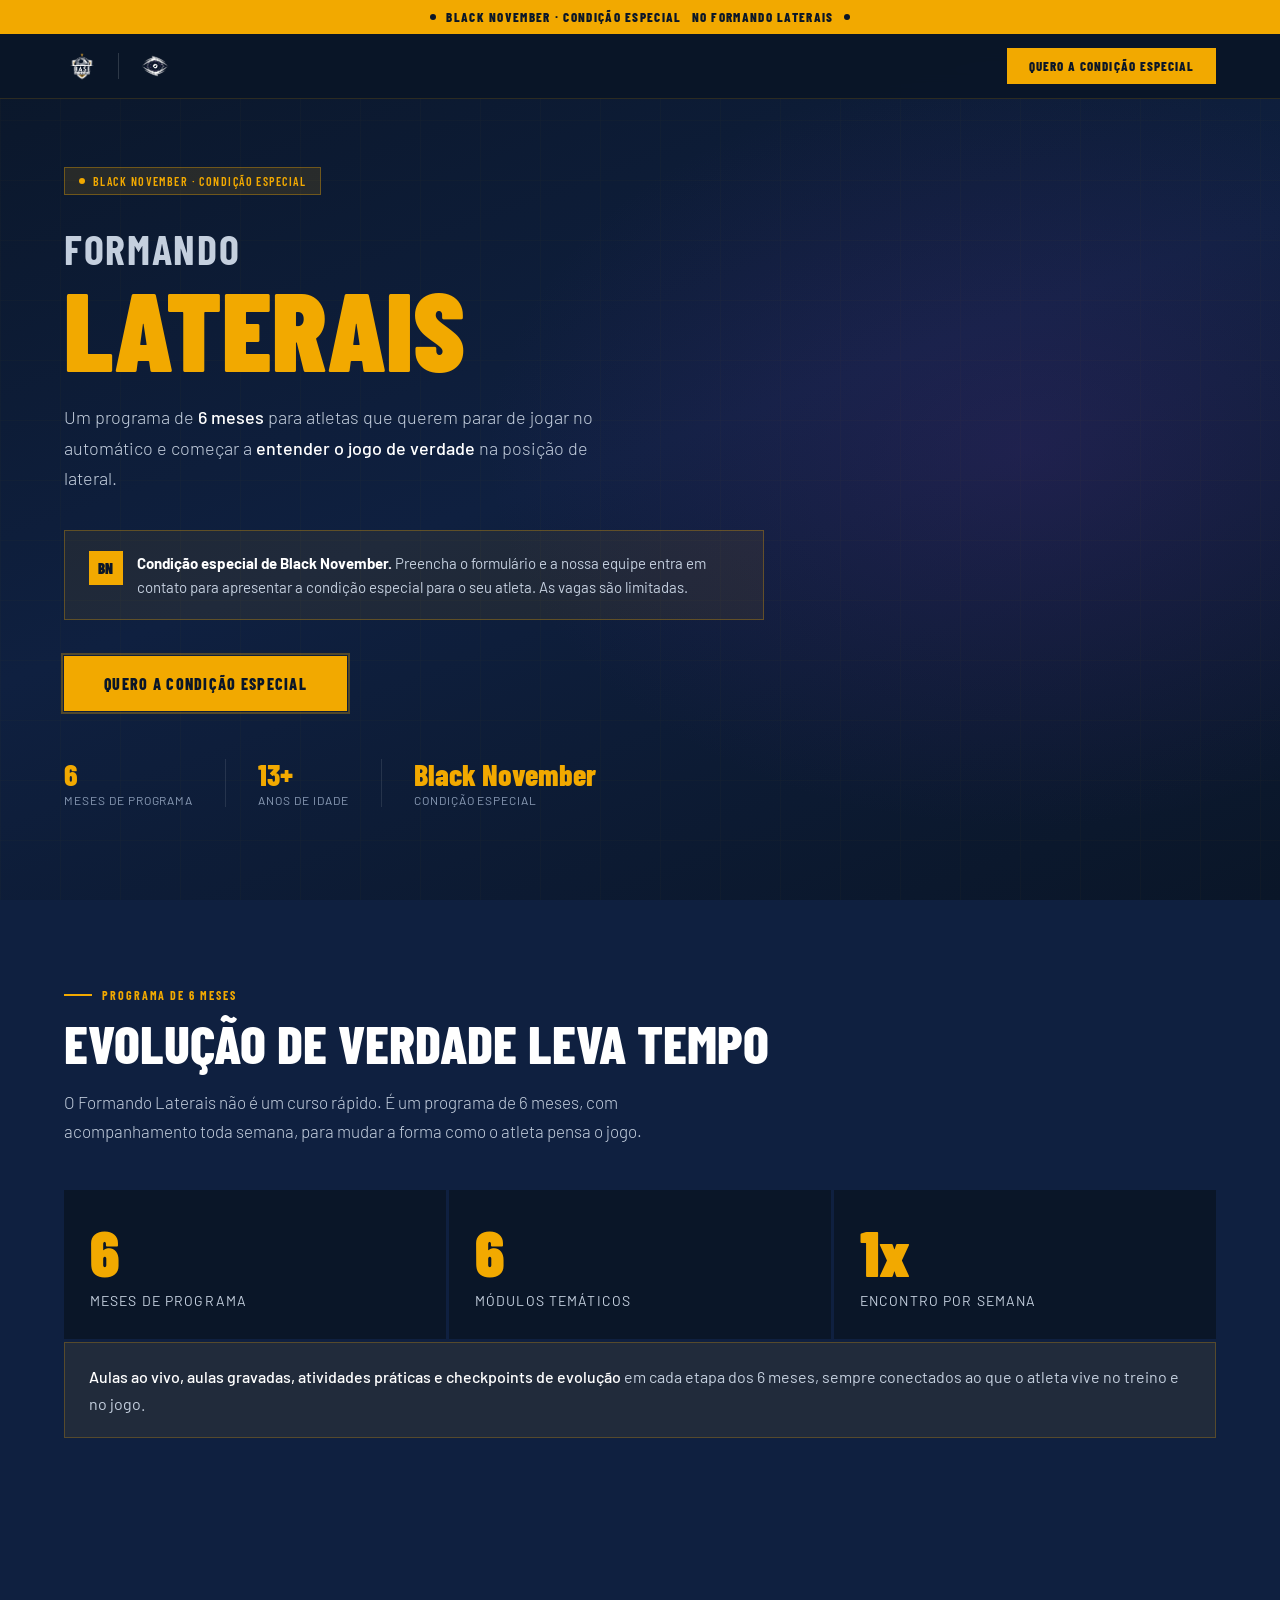
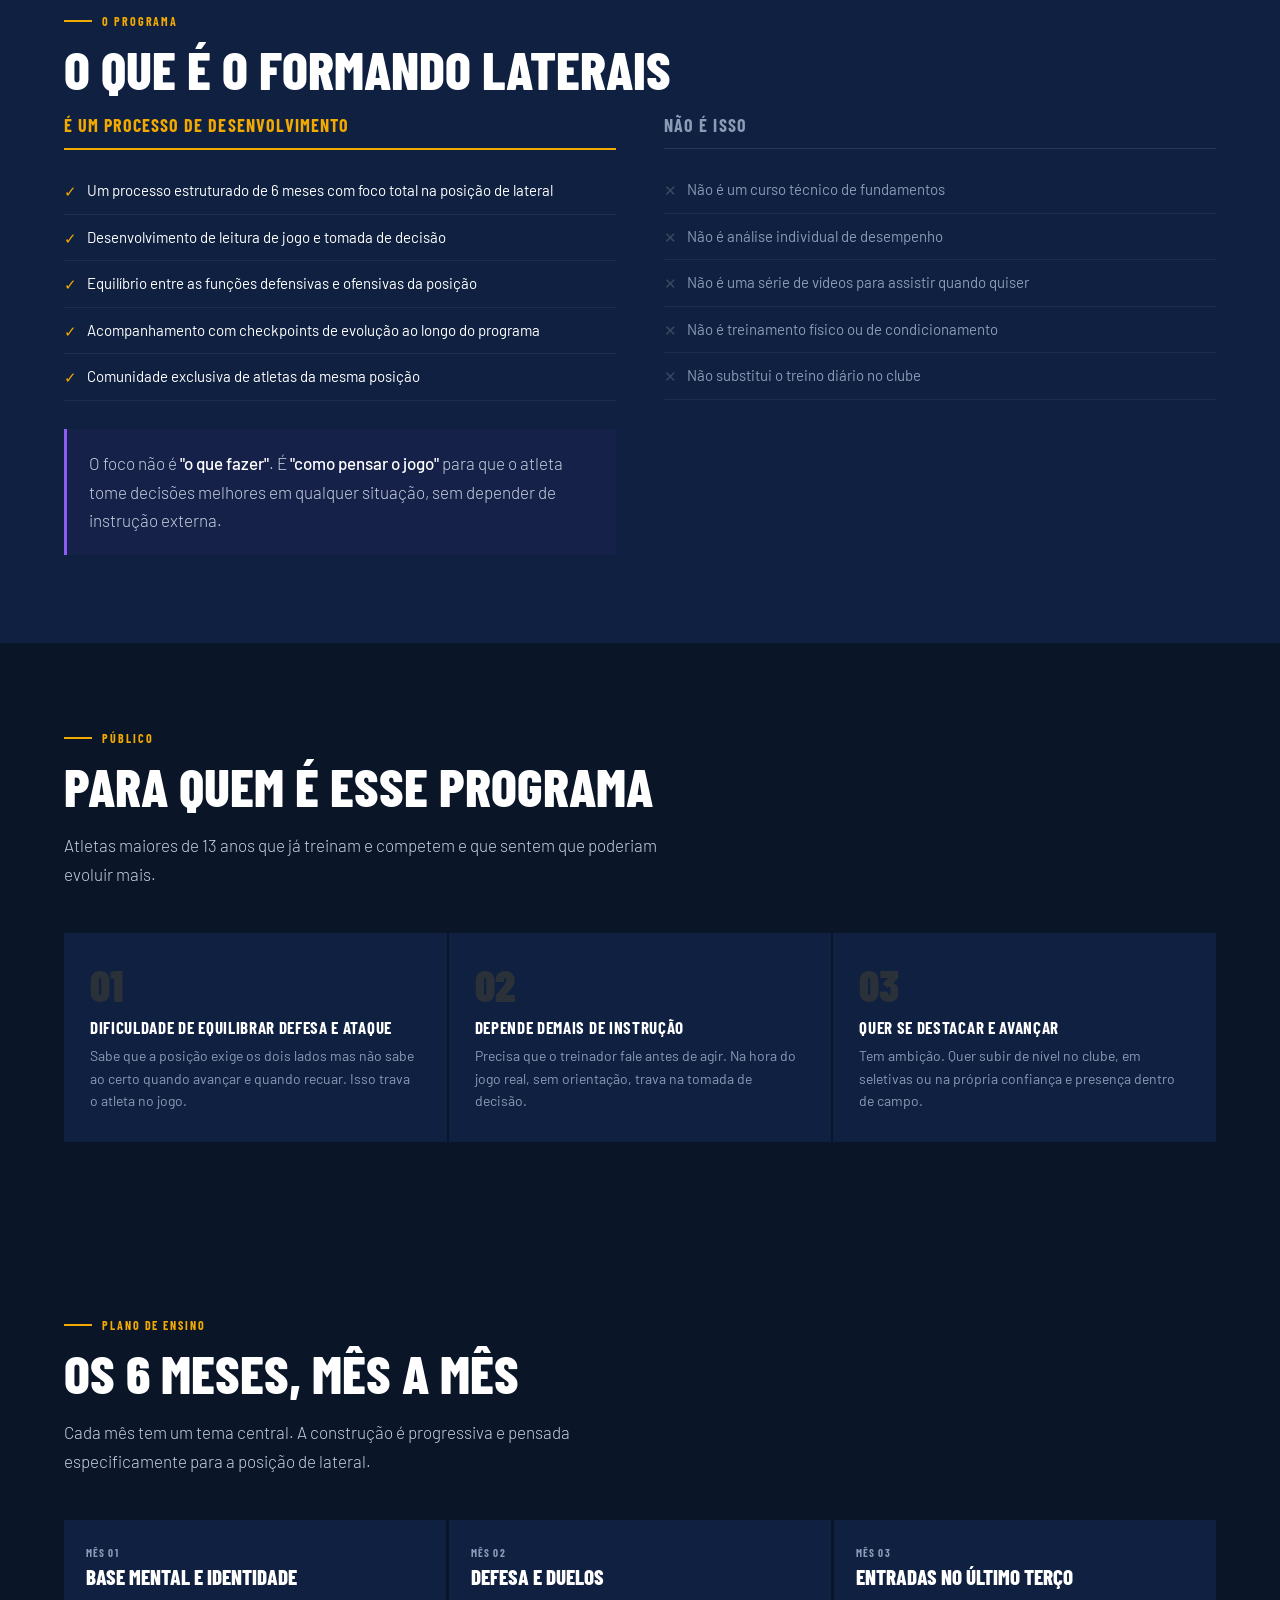
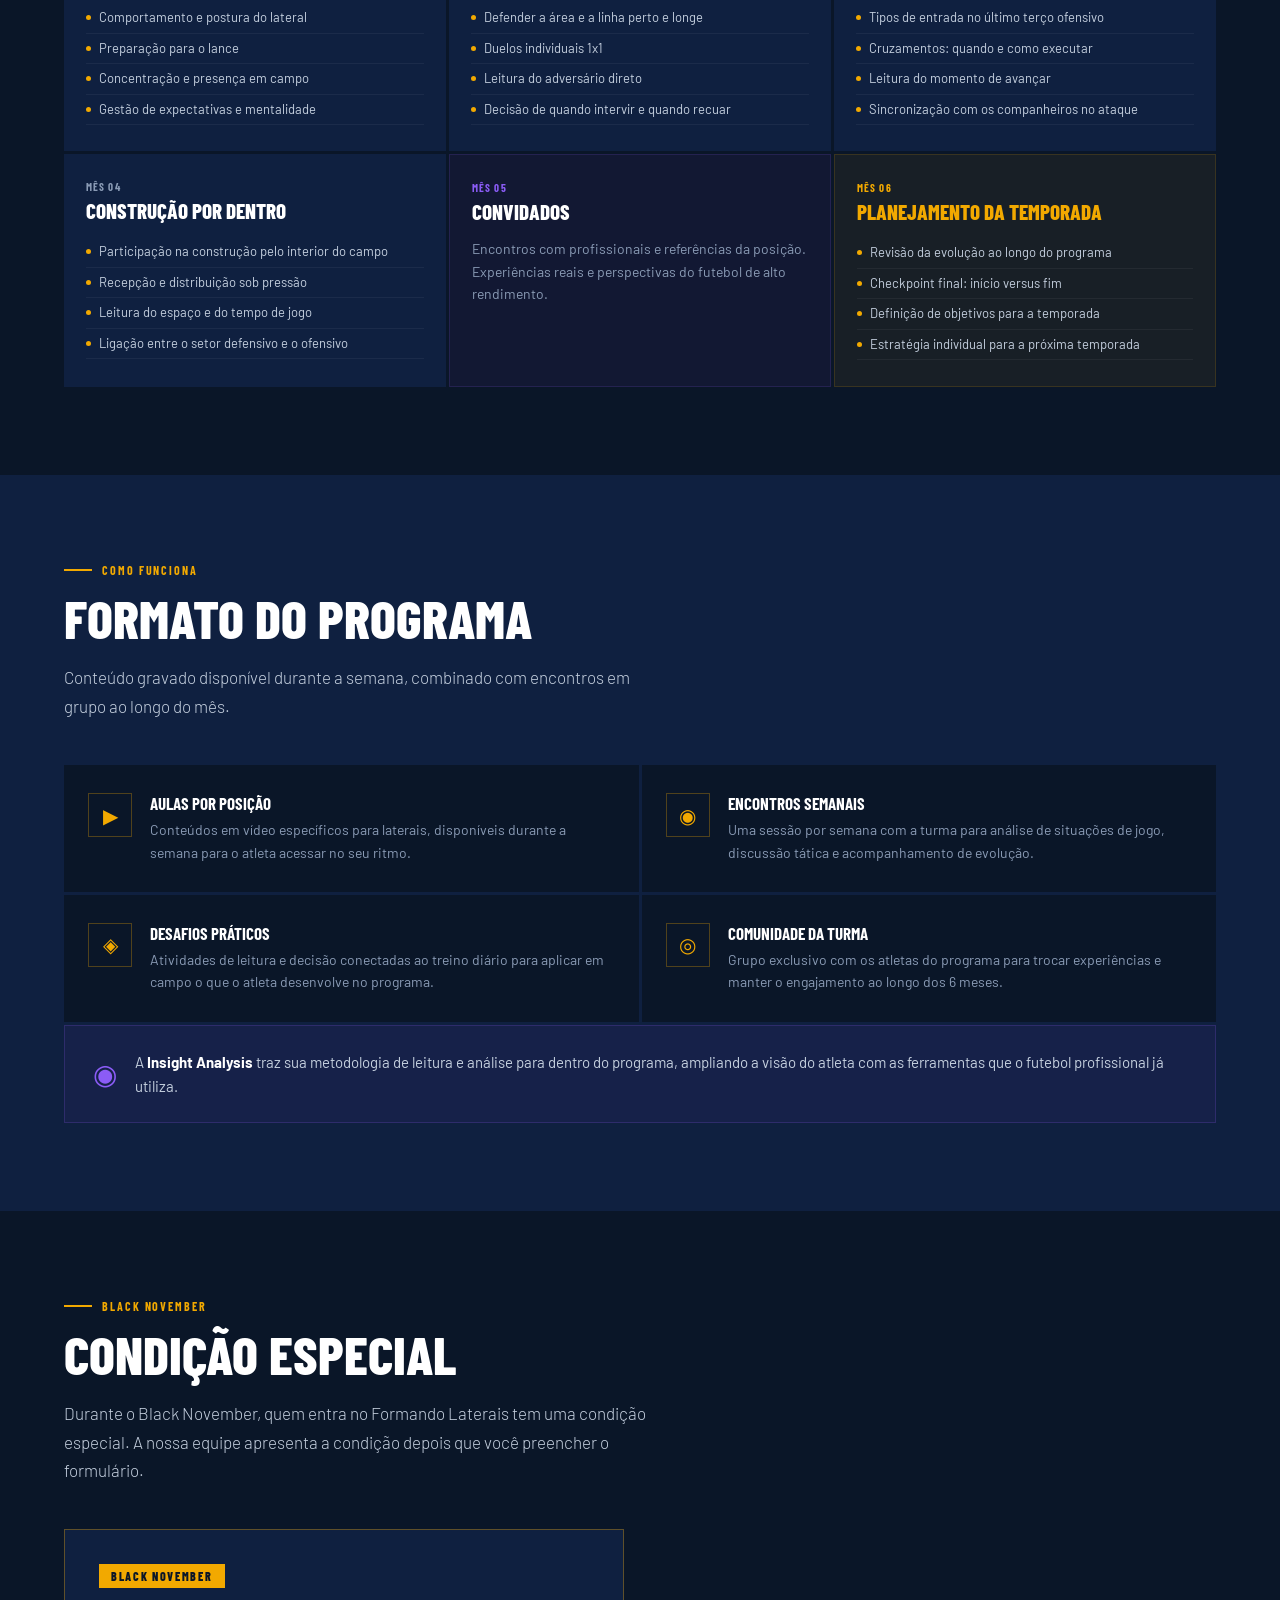
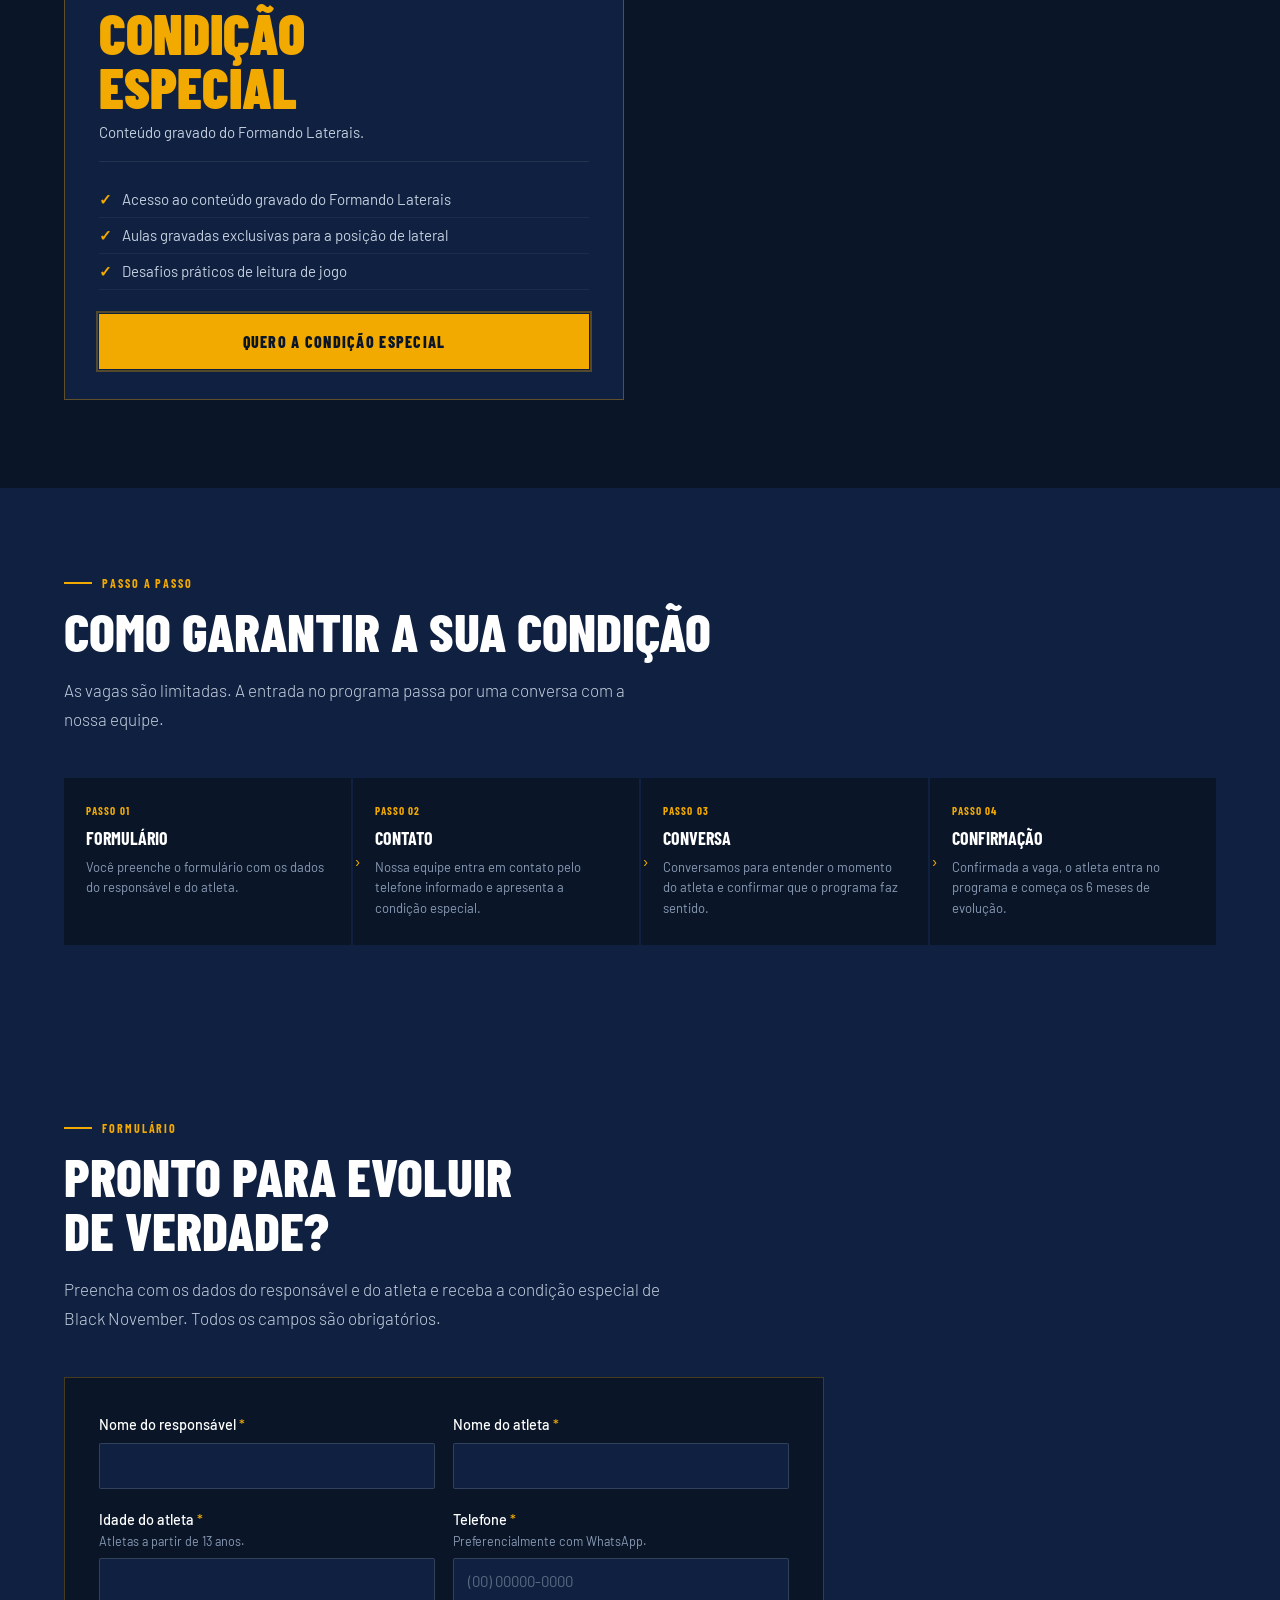
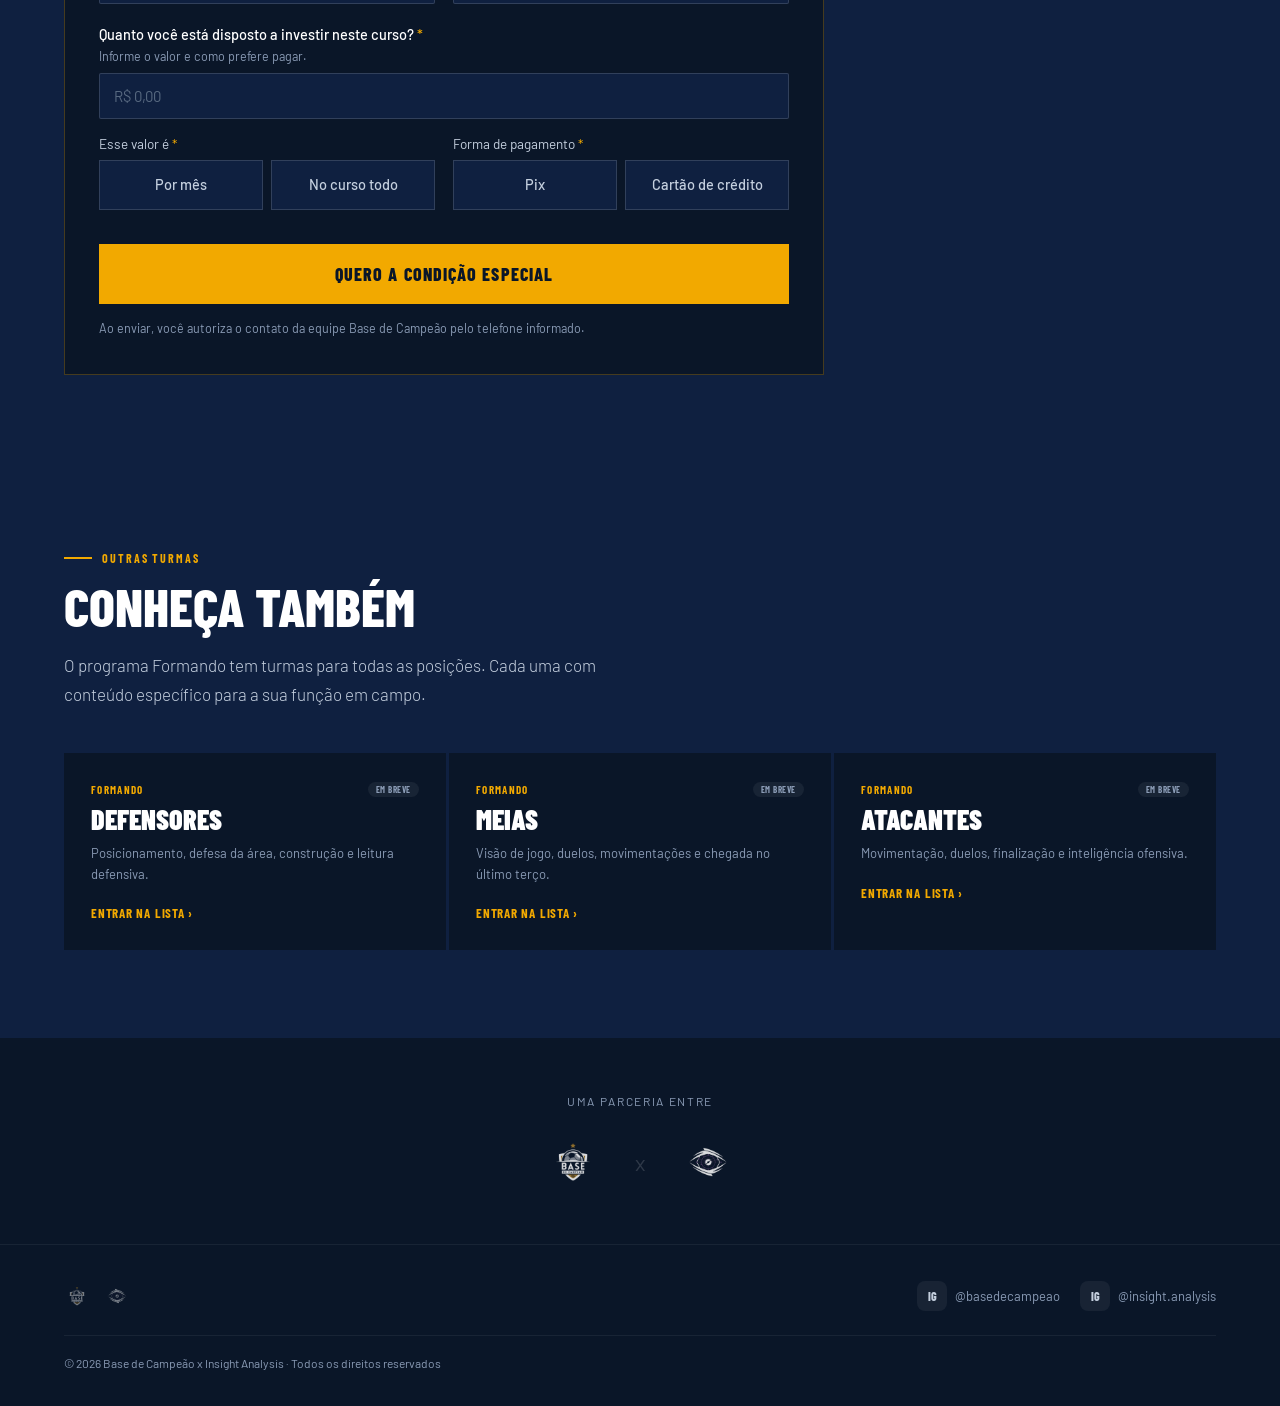
==== commit 4de54015: "Add files via upload" ====
--- a/index.html
+++ b/index.html
@@ -529,25 +529,14 @@
           <input type="text" id="f_atleta" name="Nome do atleta" required>
         </div>
         <div class="f-field">
-          <label for="f_idade">Idade do atleta <span class="req">*</span></label>
+          <label for="f_idade">Idade do atleta <span class="req">*</span>
+            <span class="f-hint">Atletas a partir de 13 anos.</span></label>
           <input type="number" id="f_idade" name="Idade do atleta" inputmode="numeric" min="8" max="25" step="1" required>
         </div>
         <div class="f-field">
-          <label for="f_cidade">Cidade / Estado <span class="req">*</span></label>
-          <input type="text" id="f_cidade" name="Cidade/Estado" placeholder="Ex: Porto Alegre / RS" autocomplete="address-level2" required>
-        </div>
-        <div class="f-field full">
           <label for="f_tel">Telefone <span class="req">*</span>
-            <span class="f-hint">Preferencialmente com WhatsApp. É por ele que a nossa equipe entra em contato.</span></label>
+            <span class="f-hint">Preferencialmente com WhatsApp.</span></label>
           <input type="tel" id="f_tel" name="Telefone" inputmode="tel" placeholder="(00) 00000-0000" autocomplete="tel" required>
-        </div>
-        <div class="f-field full">
-          <label for="f_dif">Qual é a maior dificuldade do atleta em campo? <span class="req">*</span></label>
-          <textarea id="f_dif" name="Maior dificuldade em campo" required></textarea>
-        </div>
-        <div class="f-field full">
-          <label for="f_dev">O que o atleta acredita que precisa desenvolver para evoluir? <span class="req">*</span></label>
-          <textarea id="f_dev" name="O que o atleta precisa desenvolver" required></textarea>
         </div>
         <div class="f-field full invest" id="investBox">
           <label for="f_inv">Quanto você está disposto a investir neste curso? <span class="req">*</span>
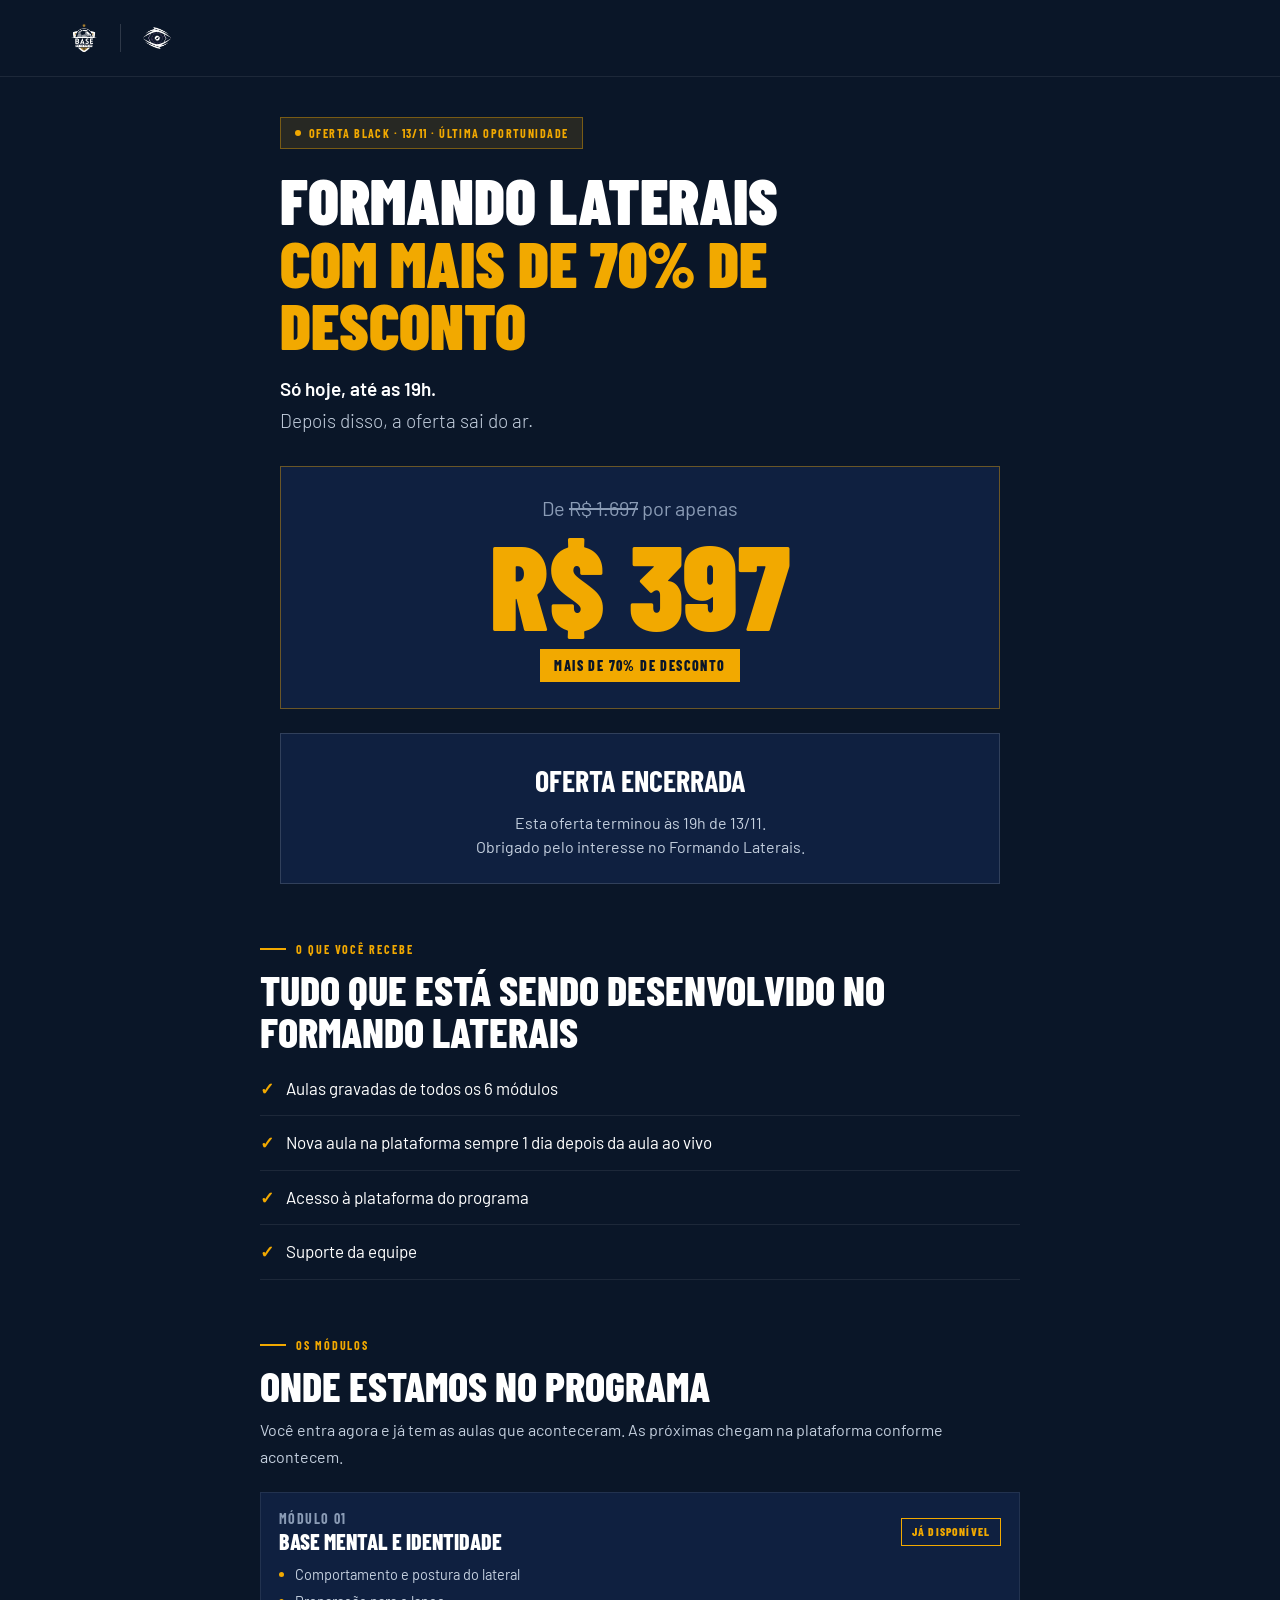
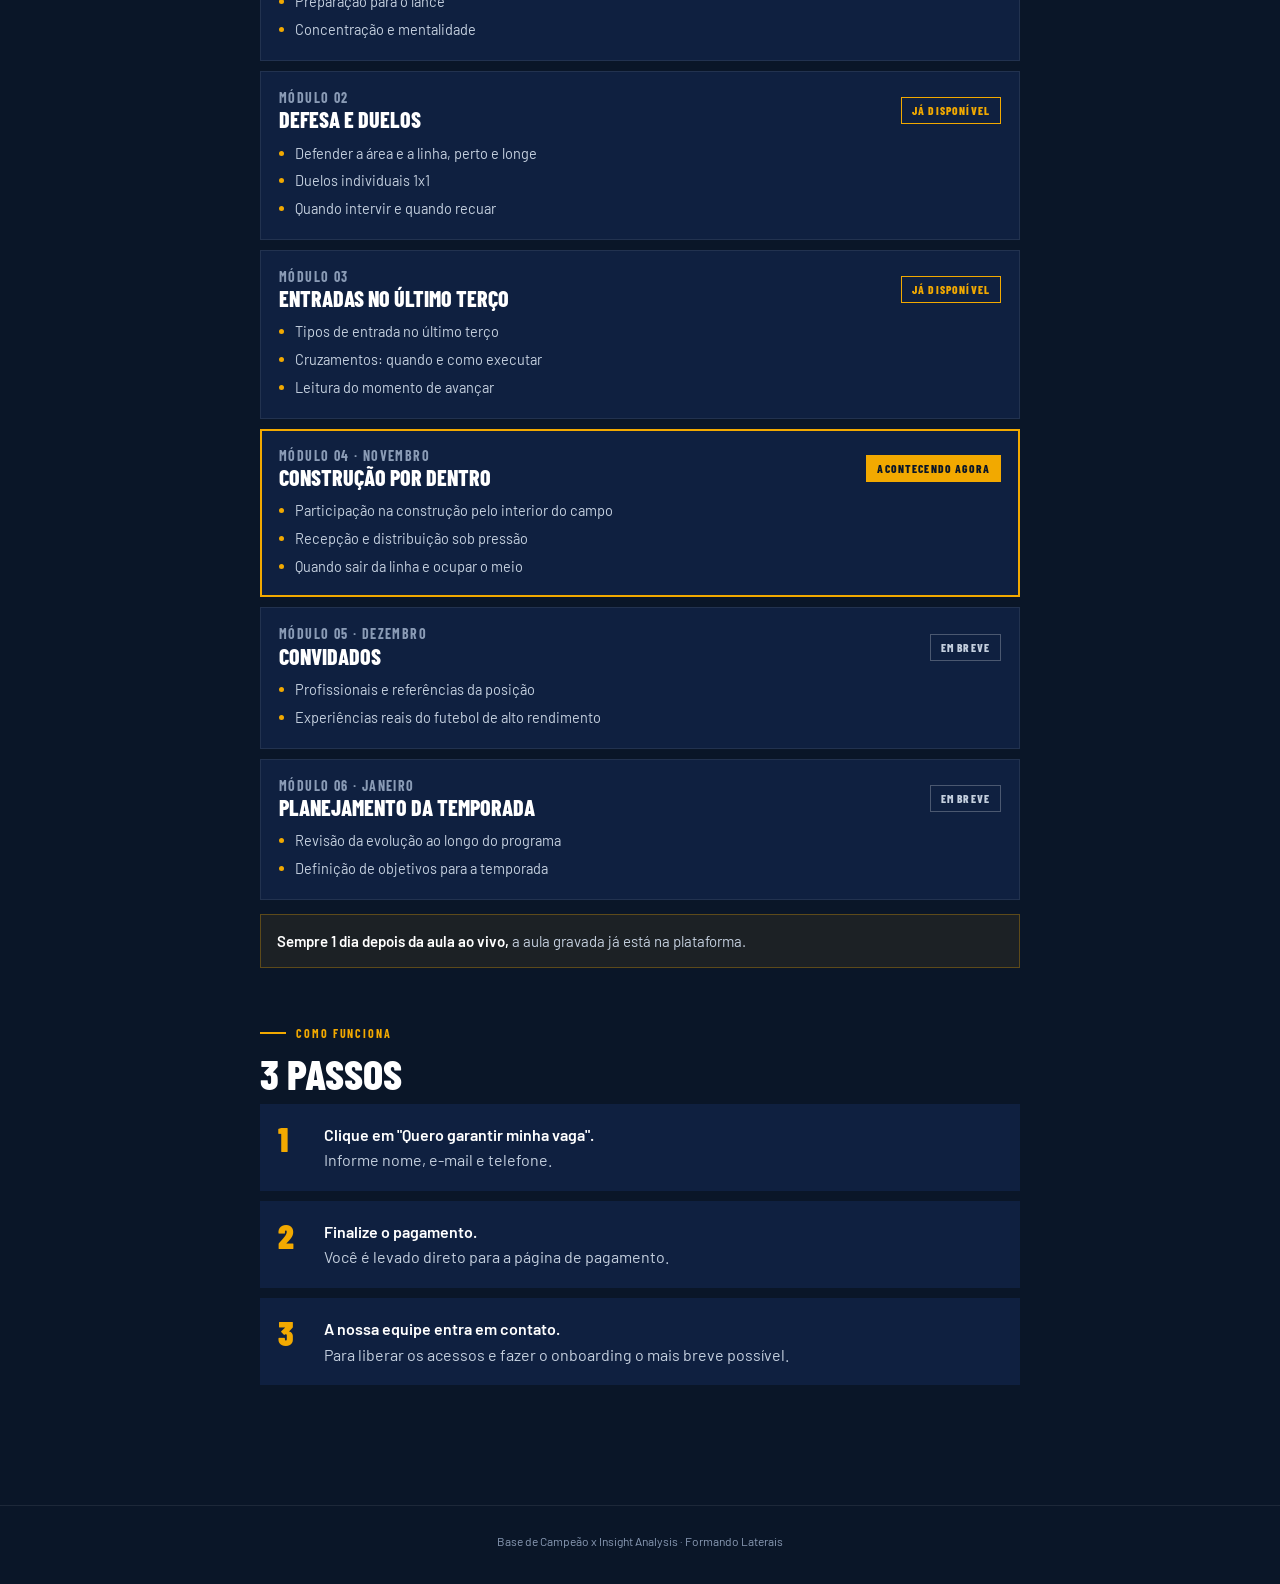
==== commit 22123b98: "Add files via upload" ====
--- a/index.html
+++ b/index.html
@@ -28,733 +28,398 @@
   gtag('config', 'G-22NJ5P08S4');
 </script>
 <meta charset="UTF-8"><meta name="viewport" content="width=device-width, initial-scale=1.0">
-<title>Black November · Formando Laterais | Base de Campeão x Insight Analysis</title>
-<meta name="description" content="Black November no Formando Laterais. Programa de 6 meses para formar o lateral completo. Condição especial para quem entrar agora.">
+<meta name="robots" content="noindex, nofollow">
+<title>Oferta Black só hoje · Formando Laterais com mais de 70% de desconto</title>
+<meta name="description" content="Última oportunidade: Formando Laterais com mais de 70% de desconto. Só hoje, até as 19h.">
 <link rel="preconnect" href="https://fonts.googleapis.com">
-<link href="https://fonts.googleapis.com/css2?family=Barlow+Condensed:wght@400;600;700;800;900&family=Barlow:wght@300;400;500;600&display=swap" rel="stylesheet">
+<link href="https://fonts.googleapis.com/css2?family=Barlow+Condensed:wght@600;700;800;900&family=Barlow:wght@300;400;500;600&display=swap" rel="stylesheet">
 <style>
-
-  *, *::before, *::after { box-sizing: border-box; margin: 0; padding: 0; }
+  *,*::before,*::after { box-sizing:border-box; margin:0; padding:0; }
   :root {
-    --navy: #0A1628; --navy-mid: #0F2040; --navy-light: #162B52;
-    --gold: #F2A900; --gold-light: #FFD24D; --purple-glow: #8B5CF6;
-    --white: #FFFFFF; --gray: #8A9BB5; --gray-light: #C4CFDE;
-    --font-display: 'Barlow Condensed', sans-serif; --font-body: 'Barlow', sans-serif;
-  }
-  html { scroll-behavior: smooth; }
-  body { background: var(--navy); color: var(--white); font-family: var(--font-body); overflow-x: hidden; }
-  nav {
-    position: fixed; top: 0; left: 0; right: 0; z-index: 100;
-    padding: 14px 5%; display: flex; align-items: center; justify-content: space-between;
-    background: rgba(10,22,40,0.95); backdrop-filter: blur(12px);
-    border-bottom: 1px solid rgba(242,169,0,0.15);
-  }
-  .nav-logos { display: flex; align-items: center; gap: 18px; }
-  .nav-logos img { height: 36px; width: auto; object-fit: contain; }
-  .logo-sep { width: 1px; height: 26px; background: rgba(255,255,255,0.15); }
-  .nav-cta {
-    background: var(--gold); color: var(--navy);
-    font-family: var(--font-display); font-weight: 800; font-size: 13px;
-    letter-spacing: 0.08em; text-transform: uppercase;
-    padding: 10px 22px; text-decoration: none; display: inline-block; transition: background 0.2s;
-  }
-  .nav-cta:hover { background: var(--gold-light); }
-  .nav-cta.waitlist { background: transparent; color: var(--gold); border: 1px solid var(--gold); }
-  .nav-cta.waitlist:hover { background: rgba(242,169,0,0.1); }
-  .hero {
-    min-height: 100vh; padding: 120px 5% 80px;
-    position: relative; overflow: hidden; display: flex; align-items: center;
-  }
-  .hero-bg {
-    position: absolute; inset: 0;
-    background: radial-gradient(ellipse 60% 60% at 80% 50%, rgba(92,45,145,0.22) 0%, transparent 70%),
-      linear-gradient(160deg, #0A1628 0%, #0F2040 50%, #0A1628 100%);
-  }
-  .hero-grid {
-    position: absolute; inset: 0; opacity: 0.04;
-    background-image: linear-gradient(rgba(242,169,0,0.5) 1px, transparent 1px), linear-gradient(90deg, rgba(242,169,0,0.5) 1px, transparent 1px);
-    background-size: 60px 60px;
-  }
-  .hero-content { position: relative; z-index: 1; max-width: 700px; }
-  .hero-eyebrow {
-    display: inline-flex; align-items: center; gap: 8px;
-    background: rgba(92,45,145,0.2); border: 1px solid rgba(139,92,246,0.3);
-    padding: 6px 14px; margin-bottom: 28px;
-    font-family: var(--font-display); font-size: 12px; font-weight: 600;
-    letter-spacing: 0.12em; text-transform: uppercase; color: var(--purple-glow);
-  }
-  .hero-eyebrow.wait { background: rgba(242,169,0,0.12); border-color: rgba(242,169,0,0.35); color: var(--gold); }
-  .hero-eyebrow span { width: 6px; height: 6px; background: currentColor; border-radius: 50%; }
-  .hero-pretitle {
-    font-family: var(--font-display); font-size: clamp(28px,4vw,42px);
-    font-weight: 700; text-transform: uppercase; letter-spacing: 0.04em;
-    color: var(--gray-light); display: block; margin-bottom: 4px;
-  }
-  .hero-title {
-    font-family: var(--font-display); font-size: clamp(64px,10vw,112px);
-    font-weight: 900; line-height: 0.9; text-transform: uppercase;
-    color: var(--gold); display: block; margin-bottom: 24px;
-  }
-  .hero-subtitle { font-size: 18px; font-weight: 300; color: var(--gray-light); max-width: 540px; margin-bottom: 36px; line-height: 1.7; }
-  .hero-subtitle strong { color: var(--white); font-weight: 500; }
-  .candidatura-box {
-    background: rgba(92,45,145,0.12); border: 1px solid rgba(139,92,246,0.25);
-    padding: 20px 24px; margin-bottom: 36px; display: flex; align-items: flex-start; gap: 14px;
-  }
-  .candidatura-box.wait { background: rgba(242,169,0,0.08); border-color: rgba(242,169,0,0.3); }
-  .candidatura-icon { font-size: 22px; flex-shrink: 0; margin-top: 2px; }
-  .candidatura-box p { font-size: 15px; color: var(--gray-light); line-height: 1.6; }
-  .candidatura-box strong { color: var(--white); }
-  .btn-primary {
-    background: var(--gold); color: var(--navy);
-    font-family: var(--font-display); font-weight: 800; font-size: 16px;
-    letter-spacing: 0.08em; text-transform: uppercase;
-    padding: 18px 40px; text-decoration: none; display: inline-block;
-    transition: all 0.2s; position: relative;
-  }
-  .btn-primary::after { content: ''; position: absolute; inset: -3px; border: 2px solid rgba(242,169,0,0.3); transition: inset 0.2s; }
-  .btn-primary:hover { background: var(--gold-light); transform: translateY(-2px); }
-  .btn-primary:hover::after { inset: -6px; }
-  .btn-outline {
-    background: transparent; color: var(--gold); border: 1px solid var(--gold);
-    font-family: var(--font-display); font-weight: 800; font-size: 16px;
-    letter-spacing: 0.08em; text-transform: uppercase;
-    padding: 17px 40px; text-decoration: none; display: inline-block; transition: all 0.2s;
-  }
-  .btn-outline:hover { background: rgba(242,169,0,0.1); }
-  .hero-stats { display: flex; gap: 32px; flex-wrap: wrap; margin-top: 48px; }
-  .hero-stat-num { font-family: var(--font-display); font-size: 30px; font-weight: 800; color: var(--gold); display: block; line-height: 1; }
-  .hero-stat-label { font-size: 12px; color: var(--gray); text-transform: uppercase; letter-spacing: 0.08em; display: block; margin-top: 4px; }
-  .stat-sep { width: 1px; background: rgba(255,255,255,0.1); }
-  section { padding: 88px 5%; }
-  .section-label {
-    font-family: var(--font-display); font-size: 12px; font-weight: 700;
-    letter-spacing: 0.16em; text-transform: uppercase; color: var(--gold);
-    display: flex; align-items: center; gap: 10px; margin-bottom: 14px;
-  }
-  .section-label::before { content: ''; display: block; width: 28px; height: 2px; background: var(--gold); }
-  .section-title { font-family: var(--font-display); font-size: clamp(34px,5vw,54px); font-weight: 800; line-height: 1.0; text-transform: uppercase; margin-bottom: 18px; }
-  .section-sub { font-size: 17px; color: var(--gray-light); font-weight: 300; line-height: 1.7; max-width: 600px; margin-bottom: 44px; }
-  .about { background: var(--navy-mid); }
-  .about-grid { display: grid; grid-template-columns: 1fr 1fr; gap: 48px; }
-  .about-col h3 { font-family: var(--font-display); font-size: 18px; font-weight: 700; text-transform: uppercase; letter-spacing: 0.06em; margin-bottom: 18px; padding-bottom: 12px; }
-  .about-col.is h3 { color: var(--gold); border-bottom: 2px solid var(--gold); }
-  .about-col.isnot h3 { color: var(--gray); border-bottom: 1px solid rgba(255,255,255,0.1); }
-  .about-list { list-style: none; }
-  .about-list li { font-size: 15px; padding: 11px 0; border-bottom: 1px solid rgba(255,255,255,0.06); display: flex; align-items: flex-start; gap: 10px; line-height: 1.5; }
-  .about-col.is li { color: var(--white); }
-  .about-col.isnot li { color: var(--gray); }
-  .ic { flex-shrink: 0; margin-top: 1px; }
-  .ic-ok { color: var(--gold); }
-  .ic-no { color: #3A4A60; }
-  .about-highlight { margin-top: 28px; padding: 20px 22px; border-left: 3px solid var(--purple-glow); background: rgba(92,45,145,0.1); }
-  .about-highlight p { font-size: 17px; font-weight: 300; color: var(--gray-light); line-height: 1.7; }
-  .about-highlight strong { color: var(--white); font-weight: 500; }
-  .forwhom-grid { display: grid; grid-template-columns: repeat(3,1fr); gap: 2px; }
-  .forwhom-card { background: var(--navy-mid); padding: 30px 26px; position: relative; overflow: hidden; transition: background 0.2s; }
-  .forwhom-card::before { content: ''; position: absolute; top: 0; left: 0; right: 0; height: 3px; background: var(--gold); transform: scaleX(0); transform-origin: left; transition: transform 0.3s; }
-  .forwhom-card:hover::before { transform: scaleX(1); }
-  .forwhom-card:hover { background: var(--navy-light); }
-  .forwhom-num { font-family: var(--font-display); font-size: 44px; font-weight: 900; color: rgba(242,169,0,0.12); line-height: 1; margin-bottom: 10px; }
-  .forwhom-card h4 { font-family: var(--font-display); font-size: 17px; font-weight: 700; text-transform: uppercase; letter-spacing: 0.04em; margin-bottom: 8px; }
-  .forwhom-card p { font-size: 14px; color: var(--gray); line-height: 1.6; }
-  .selection { background: var(--navy-mid); }
-  .selection-steps { display: grid; grid-template-columns: repeat(4,1fr); gap: 2px; }
-  .sel-step { background: var(--navy); padding: 26px 22px; position: relative; }
-  .sel-num { font-family: var(--font-display); font-size: 11px; font-weight: 700; letter-spacing: 0.1em; color: var(--gold); margin-bottom: 10px; }
-  .sel-title { font-family: var(--font-display); font-size: 18px; font-weight: 700; text-transform: uppercase; color: var(--white); margin-bottom: 8px; }
-  .sel-desc { font-size: 13px; color: var(--gray); line-height: 1.6; }
-  .sel-arrow { position: absolute; right: -10px; top: 50%; transform: translateY(-50%); color: var(--gold); font-size: 18px; z-index: 1; }
-  .sel-step:last-child .sel-arrow { display: none; }
-  .months-grid { display: grid; grid-template-columns: repeat(3,1fr); gap: 3px; }
-  .month-card { background: var(--navy-mid); padding: 26px 22px; transition: background 0.2s; }
-  .month-card.special { background: rgba(92,45,145,0.1); border: 1px solid rgba(139,92,246,0.15); }
-  .month-card.finale { background: rgba(242,169,0,0.06); border: 1px solid rgba(242,169,0,0.15); }
-  .month-card:hover { background: var(--navy-light); }
-  .month-period { font-family: var(--font-display); font-size: 11px; font-weight: 700; letter-spacing: 0.1em; text-transform: uppercase; color: var(--gray); margin-bottom: 6px; }
-  .month-card.special .month-period { color: var(--purple-glow); }
-  .month-card.finale .month-period { color: var(--gold); }
-  .month-title { font-family: var(--font-display); font-size: 21px; font-weight: 800; text-transform: uppercase; color: var(--white); line-height: 1.15; margin-bottom: 14px; }
-  .month-card.finale .month-title { color: var(--gold); }
-  .month-topics { list-style: none; }
-  .month-topics li { font-size: 13px; color: var(--gray-light); padding: 5px 0; border-bottom: 1px solid rgba(255,255,255,0.05); display: flex; align-items: flex-start; gap: 8px; line-height: 1.5; }
-  .month-topics li::before { content: ''; width: 5px; height: 5px; background: var(--gold); border-radius: 50%; flex-shrink: 0; margin-top: 7px; }
-  .month-special-text { font-size: 14px; color: var(--gray); line-height: 1.6; }
-  .format { background: var(--navy-mid); }
-  .format-grid { display: grid; grid-template-columns: 1fr 1fr; gap: 3px; margin-bottom: 3px; }
-  .format-card { background: var(--navy); padding: 28px 24px; display: flex; gap: 18px; align-items: flex-start; transition: background 0.2s; }
-  .format-card:hover { background: var(--navy-light); }
-  .format-icon { width: 44px; height: 44px; flex-shrink: 0; display: flex; align-items: center; justify-content: center; border: 1px solid rgba(242,169,0,0.3); color: var(--gold); font-size: 20px; }
-  .format-card h4 { font-family: var(--font-display); font-size: 17px; font-weight: 700; text-transform: uppercase; color: var(--white); margin-bottom: 6px; }
-  .format-card p { font-size: 14px; color: var(--gray); line-height: 1.6; }
-  .format-insight { background: rgba(92,45,145,0.1); border: 1px solid rgba(139,92,246,0.2); padding: 24px 28px; display: flex; align-items: center; gap: 18px; }
-  .format-insight-icon { font-size: 28px; color: var(--purple-glow); flex-shrink: 0; }
-  .format-insight p { font-size: 15px; color: var(--gray-light); line-height: 1.6; }
-  .format-insight strong { color: var(--white); }
-
-  .pricing-wrapper { max-width: 540px; }
-  .pricing-simple { font-size: 16px; color: var(--gray-light); line-height: 1.7; padding: 28px 32px; background: var(--navy-mid); border: 1px solid rgba(242,169,0,0.2); }
-  .pricing-simple strong { color: var(--white); }
-  .pricing-amount-inline { font-family: var(--font-display); font-size: 52px; font-weight: 900; color: var(--gold); display: block; line-height: 1; margin: 12px 0 4px; }
-  .pricing-period-inline { font-size: 16px; color: var(--gray); }
-  .pricing-divider { height: 1px; background: rgba(255,255,255,0.08); margin: 20px 0; }
-  .pricing-includes { list-style: none; margin-bottom: 24px; }
-  .pricing-includes li { font-size: 15px; color: var(--gray-light); padding: 8px 0; border-bottom: 1px solid rgba(255,255,255,0.05); display: flex; align-items: center; gap: 10px; }
-  .pricing-includes li::before { content: '✓'; color: var(--gold); font-weight: 700; flex-shrink: 0; }
-  .pricing-aviso { margin-top: 14px; padding: 16px 20px; background: rgba(92,45,145,0.08); border-left: 3px solid var(--purple-glow); font-size: 14px; color: var(--gray-light); line-height: 1.6; }
-  .pricing-aviso strong { color: var(--white); }
-
-  .waitlist-box { max-width: 620px; background: var(--navy-mid); border: 1px solid rgba(242,169,0,0.25); padding: 32px 36px; }
-  .waitlist-box .wl-label { font-family: var(--font-display); font-size: 12px; font-weight: 700; letter-spacing: 0.14em; text-transform: uppercase; color: var(--gold); margin-bottom: 14px; }
-  .waitlist-box p { font-size: 16px; color: var(--gray-light); line-height: 1.7; margin-bottom: 22px; }
-  .waitlist-box strong { color: var(--white); }
-
-  .other-courses { background: var(--navy-mid); }
-  .other-grid { display: grid; grid-template-columns: repeat(3,1fr); gap: 3px; }
-  .other-card {
-    background: var(--navy); padding: 28px 26px;
-    text-decoration: none; display: block;
-    border: 1px solid transparent;
-    transition: all 0.2s; position: relative; overflow: hidden;
-  }
-  .other-card::before {
-    content: ''; position: absolute; top: 0; left: 0; right: 0; height: 2px;
-    background: var(--gold); transform: scaleX(0); transform-origin: left; transition: transform 0.3s;
-  }
-  .other-card:hover::before { transform: scaleX(1); }
-  .other-card:hover { background: var(--navy-light); border-color: rgba(242,169,0,0.15); }
-  .other-card-label { font-family: var(--font-display); font-size: 11px; font-weight: 700; letter-spacing: 0.12em; text-transform: uppercase; color: var(--gold); margin-bottom: 8px; display: flex; align-items: center; gap: 8px; justify-content: space-between; }
-  .other-card-tag { font-size: 9px; padding: 2px 8px; border-radius: 20px; letter-spacing: 0.06em; }
-  .other-card-tag.active { background: rgba(242,169,0,0.18); color: var(--gold); }
-  .other-card-tag.soon { background: rgba(255,255,255,0.06); color: var(--gray); }
-  .other-card-title { font-family: var(--font-display); font-size: 28px; font-weight: 900; text-transform: uppercase; color: var(--white); line-height: 1; margin-bottom: 10px; display: block; }
-  .other-card-desc { font-size: 13px; color: var(--gray); line-height: 1.6; display: block; margin-bottom: 18px; }
-  .other-card-link { font-family: var(--font-display); font-size: 13px; font-weight: 700; letter-spacing: 0.06em; text-transform: uppercase; color: var(--gold); display: inline-flex; align-items: center; gap: 6px; }
-
-  .partnership { background: var(--navy); padding: 56px 5%; text-align: center; }
-  .partnership p { font-size: 12px; letter-spacing: 0.14em; text-transform: uppercase; color: var(--gray); margin-bottom: 28px; }
-  .partner-logos { display: flex; align-items: center; justify-content: center; gap: 36px; }
-  .partner-logo { height: 52px; opacity: 0.85; transition: opacity 0.2s; }
-  .partner-logo:hover { opacity: 1; }
-  .partner-logo img { height: 100%; width: auto; object-fit: contain; }
-  .partner-sep { font-size: 22px; color: rgba(255,255,255,0.15); }
-  .final-cta { padding: 112px 5%; text-align: center; position: relative; overflow: hidden; }
-  .final-cta-bg { position: absolute; inset: 0; background: radial-gradient(ellipse 50% 80% at 50% 50%, rgba(92,45,145,0.18) 0%, transparent 70%), var(--navy); }
-  .final-cta > * { position: relative; z-index: 1; }
-  .final-cta .section-label { justify-content: center; }
-  .final-cta .section-title { font-size: clamp(38px,6vw,68px); margin-bottom: 14px; }
-  .final-cta .section-sub { margin: 0 auto 36px; }
-  .final-urgency { display: inline-flex; align-items: center; gap: 8px; background: rgba(242,169,0,0.08); border: 1px solid rgba(242,169,0,0.25); padding: 10px 20px; font-size: 14px; color: var(--gold); margin-bottom: 32px; }
-  footer { padding: 36px 5%; border-top: 1px solid rgba(255,255,255,0.06); }
-  .footer-top { display: flex; align-items: center; justify-content: space-between; flex-wrap: wrap; gap: 16px; margin-bottom: 24px; }
-  .footer-logos { display: flex; align-items: center; gap: 14px; }
-  .footer-logo { height: 26px; opacity: 0.45; }
-  .footer-logo img { height: 100%; width: auto; }
-  .footer-ig { display: flex; gap: 20px; flex-wrap: wrap; }
-  .footer-ig a { display: flex; align-items: center; gap: 8px; font-size: 13px; color: var(--gray); text-decoration: none; transition: color 0.2s; }
-  .footer-ig a:hover { color: var(--white); }
-  .footer-ig-icon { width: 30px; height: 30px; border-radius: 8px; background: rgba(255,255,255,0.06); display: flex; align-items: center; justify-content: center; font-size: 15px; }
-  .footer-copy { font-size: 12px; color: var(--gray); border-top: 1px solid rgba(255,255,255,0.06); padding-top: 20px; }
-  @keyframes fadeUp { from { opacity: 0; transform: translateY(20px); } to { opacity: 1; transform: translateY(0); } }
-  .hero-eyebrow  { animation: fadeUp 0.5s ease both; }
-  .hero-pretitle { animation: fadeUp 0.5s 0.1s ease both; }
-  .hero-title    { animation: fadeUp 0.5s 0.15s ease both; }
-  .hero-subtitle { animation: fadeUp 0.5s 0.2s ease both; }
-  .candidatura-box { animation: fadeUp 0.5s 0.25s ease both; }
-  .hero-actions  { animation: fadeUp 0.5s 0.3s ease both; }
-  .hero-stats    { animation: fadeUp 0.5s 0.35s ease both; }
-  @media (max-width: 768px) {
-    .about-grid, .forwhom-grid, .selection-steps, .format-grid, .other-grid { grid-template-columns: 1fr; }
-    .months-grid { grid-template-columns: 1fr 1fr; }
-    .sel-arrow { display: none; }
-    .nav-cta { display: none; }
-  }
-  @media (max-width: 480px) { .months-grid { grid-template-columns: 1fr; } }
-
-  /* ============ BLACK NOVEMBER ============ */
-  html { scroll-padding-top: 110px; }
-
-  .promo {
-    position: fixed; top: 0; left: 0; right: 0; z-index: 101; height: 34px;
-    background: var(--gold); color: var(--navy);
-    display: flex; align-items: center; justify-content: center; gap: 10px;
-    font-family: var(--font-display); font-weight: 800; font-size: 13px;
-    letter-spacing: 0.1em; text-transform: uppercase; text-decoration: none;
-    padding: 0 12px; text-align: center; white-space: nowrap; overflow: hidden;
-  }
-  .promo .dot { width: 6px; height: 6px; background: var(--navy); border-radius: 50%; flex-shrink: 0; }
-  .promo:hover { background: var(--gold-light); }
-  nav { top: 34px; }
-  .hero { padding-top: 154px; }
-
-  /* logos definidos uma única vez (reduz o tamanho do arquivo) */
-  .logo { display: block; background-size: contain; background-repeat: no-repeat; background-position: center; flex-shrink: 0; }
-  .logo-bdc { background-image: url([data-uri]); }
-  .logo-ia  { background-image: url([data-uri]); }
-  .nav-logos .logo { width: 36px; height: 36px; }
-  .partner-logo .logo { width: 52px; height: 52px; }
-  .footer-logo .logo { width: 26px; height: 26px; }
-
-  .bn-mark {
-    flex-shrink: 0; width: 34px; height: 34px; background: var(--gold); color: var(--navy);
-    display: flex; align-items: center; justify-content: center;
-    font-family: var(--font-display); font-weight: 900; font-size: 15px; letter-spacing: 0.02em;
-  }
-  .footer-ig-icon { font-family: var(--font-display); font-weight: 800; font-size: 12px; color: var(--gray-light); }
-
-  /* faixa dos 6 meses */
-  .sixmonths { background: var(--navy-mid); }
-  .six-grid { display: grid; grid-template-columns: repeat(3, 1fr); gap: 3px; margin-bottom: 3px; }
-  .six-card { background: var(--navy); padding: 30px 26px; }
-  .six-num { font-family: var(--font-display); font-size: 64px; font-weight: 900; color: var(--gold); line-height: 1; display: block; }
-  .six-label { font-size: 14px; color: var(--gray-light); text-transform: uppercase; letter-spacing: 0.08em; margin-top: 8px; display: block; }
-  .six-note { background: rgba(242,169,0,0.08); border: 1px solid rgba(242,169,0,0.25); padding: 20px 24px; font-size: 16px; color: var(--gray-light); line-height: 1.7; }
-  .six-note strong { color: var(--white); font-weight: 500; }
-
-  /* condição especial */
-  .cond-card { max-width: 560px; background: var(--navy-mid); border: 1px solid rgba(242,169,0,0.35); padding: 34px 34px 30px; }
-  .cond-tag { display: inline-block; background: var(--gold); color: var(--navy); font-family: var(--font-display); font-weight: 800; font-size: 12px; letter-spacing: 0.14em; text-transform: uppercase; padding: 5px 12px; margin-bottom: 18px; }
-  .cond-title { font-family: var(--font-display); font-size: clamp(40px, 7vw, 56px); font-weight: 900; text-transform: uppercase; line-height: 0.95; color: var(--gold); display: block; margin-bottom: 10px; }
-  .cond-sub { font-size: 15px; color: var(--gray-light); margin-bottom: 4px; }
-
-  /* formulário */
-  .form-section { background: var(--navy-mid); }
-  .form-card { max-width: 760px; background: var(--navy); border: 1px solid rgba(242,169,0,0.25); padding: 36px 34px; }
-  .form-grid { display: grid; grid-template-columns: 1fr 1fr; gap: 20px 18px; }
-  .f-field.full { grid-column: 1 / -1; }
-  .f-field label { display: block; font-size: 14.5px; font-weight: 500; color: var(--white); margin-bottom: 8px; line-height: 1.45; }
-  .f-field label .req { color: var(--gold); }
-  .f-hint { display: block; font-size: 12.5px; color: var(--gray); font-weight: 400; margin-top: 2px; }
-  .f-field input, .f-field textarea {
-    width: 100%; background: var(--navy-mid); border: 1px solid rgba(255,255,255,0.14);
-    color: var(--white); font-family: var(--font-body); font-size: 15px; padding: 13px 14px;
-    border-radius: 2px; transition: border-color .15s; resize: vertical;
-  }
-  .f-field input:focus, .f-field textarea:focus { outline: none; border-color: var(--gold); }
-  .f-field textarea { min-height: 104px; line-height: 1.55; }
-  .f-field input::placeholder, .f-field textarea::placeholder { color: #5A6B82; }
-  .f-field .invalid { border-color: var(--gold); box-shadow: 0 0 0 1px var(--gold); }
-  .f-submit { width: 100%; margin-top: 26px; background: var(--gold); color: var(--navy); border: none; cursor: pointer;
-    font-family: var(--font-display); font-weight: 800; font-size: 18px; letter-spacing: 0.06em; text-transform: uppercase; padding: 19px; transition: background .15s; }
-  .f-submit:hover { background: var(--gold-light); }
-  .f-submit:disabled { opacity: .6; cursor: wait; }
-  .f-note { font-size: 12.5px; color: var(--gray); margin-top: 14px; line-height: 1.6; }
-  .f-status { display: none; margin-top: 16px; padding: 14px 16px; font-size: 14px; background: rgba(242,169,0,0.1); border: 1px solid rgba(242,169,0,0.45); color: var(--gold-light); }
-  .f-status.show { display: block; }
-  .f-success { display: none; max-width: 760px; text-align: center; padding: 56px 28px; background: var(--navy); border: 1px solid rgba(242,169,0,0.35); }
-  .f-success.show { display: block; }
-  .f-success .check { width: 64px; height: 64px; border-radius: 50%; border: 2px solid var(--gold); background: rgba(242,169,0,0.12); color: var(--gold); display: flex; align-items: center; justify-content: center; margin: 0 auto 22px; font-size: 28px; }
-  .f-success h3 { font-family: var(--font-display); font-size: 32px; text-transform: uppercase; margin-bottom: 12px; }
-  .f-success p { color: var(--gray-light); font-size: 16px; max-width: 460px; margin: 0 auto; line-height: 1.75; }
-  .hp { position: absolute; left: -9999px; width: 1px; height: 1px; opacity: 0; }
-
-  /* investimento: valor + periodicidade + forma de pagamento */
-  .invest-row { display: grid; grid-template-columns: 1fr 1fr; gap: 18px; margin-top: 16px; }
-  .sub-label { display: block; font-size: 13.5px; color: var(--gray-light); margin-bottom: 8px; }
-  .sub-label .req { color: var(--gold); }
-  .pills { display: grid; grid-template-columns: 1fr 1fr; gap: 8px; }
-  .pills.invalid { outline: 1px solid var(--gold); outline-offset: 4px; }
-  .pill { position: relative; display: block; cursor: pointer; margin: 0; }
-  .f-field .pill input { position: absolute; opacity: 0; pointer-events: none; width: 1px; height: 1px; padding: 0; border: 0; background: none; }
-  .pill span { display: flex; align-items: center; justify-content: center; text-align: center; min-height: 50px; padding: 10px 8px;
-    background: var(--navy-mid); border: 1px solid rgba(255,255,255,0.14); color: var(--gray-light); font-size: 14.5px; font-weight: 500; transition: all .15s; }
-  .pill:hover span { border-color: rgba(242,169,0,0.55); }
-  .pill input:checked + span { background: var(--gold); border-color: var(--gold); color: var(--navy); font-weight: 700; }
-  .pill input:focus-visible + span { outline: 2px solid var(--gold-light); outline-offset: 2px; }
-
-  @media (max-width: 768px) {
-    .invest-row { grid-template-columns: 1fr; }
-    .six-grid { grid-template-columns: 1fr; }
-    .form-grid { grid-template-columns: 1fr; }
-    .form-card { padding: 26px 20px; }
-    .promo { font-size: 12px; letter-spacing: 0.06em; }
-    .promo .hide-sm { display: none; }
-    .hero { padding-top: 140px; }
-    .hero-actions .btn-primary, .cond-card .btn-primary { display: block; text-align: center; padding: 18px 14px; font-size: 15px; letter-spacing: 0.05em; }
-  }
-
+    --navy:#0A1628; --navy-mid:#0F2040; --navy-light:#162B52;
+    --gold:#F2A900; --gold-light:#FFD24D;
+    --white:#FFFFFF; --gray:#8A9BB5; --gray-light:#C4CFDE;
+    --fd:'Barlow Condensed',sans-serif; --fb:'Barlow',sans-serif;
+  }
+  html { scroll-behavior:smooth; }
+  body { background:var(--navy); color:var(--white); font-family:var(--fb); line-height:1.5; }
+  body.lock { overflow:hidden; }
+
+  .logo { display:block; width:40px; height:40px; background-size:contain; background-repeat:no-repeat; background-position:center; flex-shrink:0; }
+  .logo-bdc { background-image:url([data-uri]); }
+  .logo-ia  { background-image:url([data-uri]); }
+
+  /* barra do contador */
+  .topbar { position:sticky; top:0; z-index:60; height:48px; background:var(--gold); color:var(--navy);
+    display:flex; align-items:center; justify-content:center; gap:12px; padding:0 10px;
+    font-family:var(--fd); font-weight:800; font-size:14px; letter-spacing:.08em; text-transform:uppercase; white-space:nowrap; }
+  .topbar b { font-size:26px; letter-spacing:.04em; min-width:100px; text-align:center; font-variant-numeric:tabular-nums; }
+  .topbar.low { animation:pulse 1s ease-in-out infinite; }
+  @keyframes pulse { 0%,100% { background:var(--gold); } 50% { background:var(--gold-light); } }
+
+  .top { display:flex; align-items:center; gap:16px; padding:18px 5%; border-bottom:1px solid rgba(255,255,255,.08); }
+  .sep { width:1px; height:28px; background:rgba(255,255,255,.15); }
+
+  .wrap { max-width:760px; margin:0 auto; padding:0 20px; }
+  section.block { padding:56px 0 0; }
+
+  .eyebrow { display:inline-flex; align-items:center; gap:8px; padding:6px 14px; margin-bottom:20px;
+    background:rgba(242,169,0,.12); border:1px solid rgba(242,169,0,.4); color:var(--gold);
+    font-family:var(--fd); font-size:12px; font-weight:700; letter-spacing:.12em; text-transform:uppercase; }
+  .eyebrow::before { content:''; width:6px; height:6px; border-radius:50%; background:var(--gold); }
+  h1 { font-family:var(--fd); font-size:clamp(38px,9vw,64px); font-weight:900; text-transform:uppercase; line-height:.98; margin-bottom:16px; }
+  h1 em { color:var(--gold); font-style:normal; display:block; }
+  .lead { font-size:19px; font-weight:300; color:var(--gray-light); line-height:1.7; }
+  .lead strong { color:var(--white); font-weight:600; }
+
+  .hero { padding-top:40px; }
+
+  /* preço */
+  .pricebox { margin:28px 0 22px; padding:26px 22px; background:var(--navy-mid); border:1px solid rgba(242,169,0,.4); text-align:center; }
+  .old { font-size:20px; color:var(--gray); }
+  .old s { text-decoration-thickness:2px; }
+  .new { font-family:var(--fd); font-weight:900; font-size:clamp(76px,22vw,120px); color:var(--gold); line-height:1; }
+  .off { display:inline-block; margin-top:6px; background:var(--gold); color:var(--navy); font-family:var(--fd); font-weight:800;
+    font-size:14px; letter-spacing:.1em; text-transform:uppercase; padding:6px 14px; }
+
+  /* contador grande */
+  .clock { display:flex; align-items:flex-end; justify-content:center; gap:10px; margin:6px 0 22px; }
+  .clock .lbl { width:100%; text-align:center; font-family:var(--fd); font-weight:700; font-size:12px; letter-spacing:.16em; text-transform:uppercase; color:var(--gray-light); margin-bottom:8px; }
+  .clock-wrap { text-align:center; margin-bottom:22px; }
+  .clock-wrap .lbl { display:block; font-family:var(--fd); font-weight:700; font-size:12px; letter-spacing:.16em; text-transform:uppercase; color:var(--gray-light); margin-bottom:10px; }
+  .clock { margin:0; }
+  .unit { background:var(--navy-mid); border:1px solid rgba(255,255,255,.1); min-width:86px; padding:10px 6px 8px; }
+  .unit span { display:block; font-family:var(--fd); font-weight:900; font-size:clamp(44px,12vw,62px); line-height:1; color:var(--white); font-variant-numeric:tabular-nums; }
+  .unit small { display:block; font-size:11px; letter-spacing:.12em; text-transform:uppercase; color:var(--gray); margin-top:4px; }
+  .colon { font-family:var(--fd); font-weight:900; font-size:40px; color:var(--gold); padding-bottom:26px; }
+
+  .cta { display:block; width:100%; background:var(--gold); color:var(--navy); border:none; cursor:pointer;
+    font-family:var(--fd); font-weight:800; font-size:clamp(19px,5vw,23px); letter-spacing:.06em; text-transform:uppercase;
+    padding:22px 14px; text-align:center; text-decoration:none; transition:background .15s; }
+  .cta:hover { background:var(--gold-light); }
+  .fine { font-size:13.5px; color:var(--gray); text-align:center; margin-top:14px; line-height:1.7; }
+
+  h2 { font-family:var(--fd); font-size:clamp(30px,6.5vw,42px); font-weight:800; text-transform:uppercase; line-height:1; margin-bottom:10px; }
+  .kick { font-family:var(--fd); font-size:12px; font-weight:700; letter-spacing:.16em; text-transform:uppercase; color:var(--gold); margin-bottom:10px; display:flex; align-items:center; gap:10px; }
+  .kick::before { content:''; width:26px; height:2px; background:var(--gold); }
+  .sub { color:var(--gray-light); font-size:16px; line-height:1.7; margin-bottom:22px; }
+
+  .incl { list-style:none; }
+  .incl li { display:flex; gap:12px; padding:14px 0; border-bottom:1px solid rgba(255,255,255,.08); font-size:17px; color:var(--white); }
+  .incl li::before { content:'✓'; color:var(--gold); font-weight:700; flex-shrink:0; }
+
+  /* módulos */
+  .mods { display:grid; gap:10px; }
+  .mod { background:var(--navy-mid); border:1px solid rgba(255,255,255,.08); padding:18px 18px 16px; }
+  .mod.now { border-color:var(--gold); box-shadow:0 0 0 1px var(--gold) inset; }
+  .mod-h { display:flex; align-items:center; justify-content:space-between; gap:10px; margin-bottom:8px; flex-wrap:wrap; }
+  .mod-t { font-family:var(--fd); font-weight:800; font-size:22px; text-transform:uppercase; line-height:1.1; }
+  .mod-t i { font-style:normal; color:var(--gray); font-size:14px; letter-spacing:.1em; display:block; font-weight:700; margin-bottom:2px; }
+  .st { font-family:var(--fd); font-weight:800; font-size:11.5px; letter-spacing:.1em; text-transform:uppercase; padding:4px 10px; border:1px solid var(--gold); color:var(--gold); white-space:nowrap; }
+  .st.now { background:var(--gold); color:var(--navy); }
+  .st.soon { border-color:rgba(255,255,255,.25); color:var(--gray-light); }
+  .mod ul { list-style:none; }
+  .mod li { font-size:14.5px; color:var(--gray-light); padding:3px 0 3px 16px; position:relative; }
+  .mod li::before { content:''; position:absolute; left:0; top:11px; width:5px; height:5px; border-radius:50%; background:var(--gold); }
+  .note { margin-top:14px; padding:14px 16px; background:rgba(242,169,0,.08); border:1px solid rgba(242,169,0,.3); font-size:15px; color:var(--gray-light); line-height:1.6; }
+  .note strong { color:var(--white); font-weight:600; }
+
+  /* passos */
+  .steps { display:grid; gap:10px; }
+  .step { display:flex; gap:16px; align-items:flex-start; background:var(--navy-mid); padding:18px; }
+  .step b { font-family:var(--fd); font-size:34px; font-weight:900; color:var(--gold); line-height:1; min-width:30px; }
+  .step p { font-size:16px; color:var(--gray-light); line-height:1.6; }
+  .step p strong { color:var(--white); font-weight:600; }
+
+  .final { padding:56px 0 64px; text-align:center; }
+  .final h2 { margin-bottom:18px; }
+
+  .ended { display:none; text-align:center; padding:24px 20px; background:var(--navy-mid); border:1px solid rgba(255,255,255,.14); margin-top:24px; }
+  .ended h3 { font-family:var(--fd); font-size:30px; text-transform:uppercase; margin-bottom:8px; }
+  .ended p { color:var(--gray-light); font-size:16px; }
+  body.encerrada .ended { display:block; }
+  body.encerrada .live { display:none !important; }
+
+  footer { text-align:center; padding:26px 5% 34px; border-top:1px solid rgba(255,255,255,.08); }
+  footer p { font-size:12px; color:var(--gray); }
+
+  /* formulário (janela) */
+  .modal { position:fixed; inset:0; z-index:100; background:rgba(3,8,18,.82); display:none; align-items:flex-start; justify-content:center; overflow-y:auto; padding:24px 16px; }
+  .modal.open { display:flex; }
+  .box { width:100%; max-width:460px; margin:auto; background:var(--navy); border:1px solid rgba(242,169,0,.5); padding:28px 24px 24px; position:relative; }
+  .x { position:absolute; top:8px; right:12px; background:none; border:none; color:var(--gray-light); font-size:30px; line-height:1; cursor:pointer; padding:6px; }
+  .box h3 { font-family:var(--fd); font-size:30px; font-weight:800; text-transform:uppercase; line-height:1; margin-bottom:8px; }
+  .box .sub { font-size:15px; margin-bottom:18px; }
+  .f { margin-bottom:16px; }
+  .f label { display:block; font-size:14.5px; font-weight:500; margin-bottom:7px; }
+  .f label span { color:var(--gold); }
+  .f input { width:100%; background:var(--navy-mid); border:1px solid rgba(255,255,255,.16); color:var(--white); font-family:var(--fb); font-size:16px; padding:14px; border-radius:2px; }
+  .f input:focus { outline:none; border-color:var(--gold); }
+  .f input.bad { border-color:var(--gold); box-shadow:0 0 0 1px var(--gold); }
+  .f input::placeholder { color:#5A6B82; }
+  .hp { position:absolute; left:-9999px; width:1px; height:1px; opacity:0; }
+  .go { width:100%; margin-top:6px; background:var(--gold); color:var(--navy); border:none; cursor:pointer; font-family:var(--fd); font-weight:800; font-size:20px; letter-spacing:.06em; text-transform:uppercase; padding:19px; }
+  .go:hover { background:var(--gold-light); }
+  .go:disabled { opacity:.6; cursor:wait; }
+  .msg { display:none; margin-top:14px; padding:12px 14px; font-size:14px; background:rgba(242,169,0,.1); border:1px solid rgba(242,169,0,.45); color:var(--gold-light); line-height:1.6; }
+  .msg.show { display:block; }
+  .skip { display:none; margin-top:10px; text-align:center; font-family:var(--fd); font-weight:800; font-size:16px; letter-spacing:.06em; text-transform:uppercase; color:var(--gold); text-decoration:underline; }
+  .skip.show { display:block; }
+  .priv { font-size:12.5px; color:var(--gray); margin-top:12px; line-height:1.6; text-align:center; }
+
+  @media (max-width:560px) {
+    .topbar { font-size:12px; gap:8px; }
+    .topbar b { font-size:22px; min-width:86px; }
+    .unit { min-width:0; flex:1; }
+    .clock { gap:6px; }
+    .colon { font-size:30px; padding-bottom:22px; }
+  }
 </style>
 </head>
 <body>
 
-<a href="#formulario" class="promo"><span class="dot"></span>Black November · Condição especial<span class="hide-sm"> no Formando Laterais</span><span class="dot"></span></a>
-
-<nav>
-  <div class="nav-logos">
-    <span class="logo logo-bdc" role="img" aria-label="Base de Campeão"></span>
-    <div class="logo-sep"></div>
-    <span class="logo logo-ia" role="img" aria-label="Insight Analysis"></span>
-  </div>
-  <a href="#formulario" class="nav-cta">Quero a condição especial</a>
-</nav>
-
-<section class="hero">
-  <div class="hero-bg"></div><div class="hero-grid"></div>
-  <div class="hero-content">
-    <div class="hero-eyebrow wait"><span></span>Black November · Condição especial</div>
-    <span class="hero-pretitle">Formando</span>
-    <span class="hero-title">Laterais</span>
-    <p class="hero-subtitle">Um programa de <strong>6 meses</strong> para atletas que querem parar de jogar no automático e começar a <strong>entender o jogo de verdade</strong> na posição de lateral.</p>
-    <div class="candidatura-box wait">
-      <div class="bn-mark">BN</div>
-      <p><strong>Condição especial de Black November.</strong> Preencha o formulário e a nossa equipe entra em contato para apresentar a condição especial para o seu atleta. As vagas são limitadas.</p>
+<div class="topbar live" id="topbar"><span>Oferta Black · termina em</span><b id="tMini">00:00:00</b></div>
+
+<header class="top">
+  <span class="logo logo-bdc" role="img" aria-label="Base de Campeão"></span>
+  <div class="sep"></div>
+  <span class="logo logo-ia" role="img" aria-label="Insight Analysis"></span>
+</header>
+
+<main>
+  <!-- HERO -->
+  <section class="wrap hero">
+    <div class="eyebrow">Oferta Black · 13/11 · Última oportunidade</div>
+    <h1>Formando Laterais <em>com mais de 70% de desconto</em></h1>
+    <p class="lead"><strong>Só hoje, até as 19h.</strong><br>Depois disso, a oferta sai do ar.</p>
+
+    <div class="pricebox">
+      <div class="old">De <s>R$ 1.697</s> por apenas</div>
+      <div class="new">R$ 397</div>
+      <span class="off">Mais de 70% de desconto</span>
     </div>
-    <div class="hero-actions">
-      <a href="#formulario" class="btn-primary">Quero a condição especial</a>
+
+    <div class="clock-wrap live">
+      <span class="lbl">A oferta termina em</span>
+      <div class="clock" aria-live="off">
+        <div class="unit"><span id="cH">00</span><small>horas</small></div><div class="colon">:</div>
+        <div class="unit"><span id="cM">00</span><small>min</small></div><div class="colon">:</div>
+        <div class="unit"><span id="cS">00</span><small>seg</small></div>
+      </div>
     </div>
-    <div class="hero-stats">
-      <div><span class="hero-stat-num">6</span><span class="hero-stat-label">Meses de programa</span></div>
-      <div class="stat-sep"></div>
-      <div><span class="hero-stat-num">13+</span><span class="hero-stat-label">Anos de idade</span></div>
-      <div class="stat-sep"></div>
-      <div><span class="hero-stat-num">Black November</span><span class="hero-stat-label">Condição especial</span></div>
+
+    <button type="button" class="cta live" data-open>Quero garantir minha vaga</button>
+    <p class="fine live">Assim que recebermos a sua inscrição, a nossa equipe entra em contato para liberar os acessos e fazer o onboarding o mais breve possível.</p>
+
+    <div class="ended">
+      <h3>Oferta encerrada</h3>
+      <p>Esta oferta terminou às 19h de 13/11.<br>Obrigado pelo interesse no Formando Laterais.</p>
     </div>
-  </div>
-</section>
-
-<section class="sixmonths">
-  <div class="section-label">Programa de 6 meses</div>
-  <h2 class="section-title">Evolução de verdade leva tempo</h2>
-  <p class="section-sub">O Formando Laterais não é um curso rápido. É um programa de 6 meses, com acompanhamento toda semana, para mudar a forma como o atleta pensa o jogo.</p>
-  <div class="six-grid">
-    <div class="six-card"><span class="six-num">6</span><span class="six-label">Meses de programa</span></div>
-    <div class="six-card"><span class="six-num">6</span><span class="six-label">Módulos temáticos</span></div>
-    <div class="six-card"><span class="six-num">1x</span><span class="six-label">Encontro por semana</span></div>
-  </div>
-  <div class="six-note"><strong>Aulas ao vivo, aulas gravadas, atividades práticas e checkpoints de evolução</strong> em cada etapa dos 6 meses, sempre conectados ao que o atleta vive no treino e no jogo.</div>
-</section>
-
-<section class="about" id="programa">
-  <div class="section-label">O programa</div>
-  <h2 class="section-title">O que é o Formando Laterais</h2>
-  <div class="about-grid">
-    <div class="about-col is">
-      <h3>É um processo de desenvolvimento</h3>
-      <ul class="about-list"><li><span class="ic ic-ok">✓</span> Um processo estruturado de 6 meses com foco total na posição de lateral</li><li><span class="ic ic-ok">✓</span> Desenvolvimento de leitura de jogo e tomada de decisão</li><li><span class="ic ic-ok">✓</span> Equilíbrio entre as funções defensivas e ofensivas da posição</li><li><span class="ic ic-ok">✓</span> Acompanhamento com checkpoints de evolução ao longo do programa</li><li><span class="ic ic-ok">✓</span> Comunidade exclusiva de atletas da mesma posição</li></ul>
-      <div class="about-highlight">
-        <p>O foco não é <strong>"o que fazer"</strong>. É <strong>"como pensar o jogo"</strong> para que o atleta tome decisões melhores em qualquer situação, sem depender de instrução externa.</p>
+  </section>
+
+  <!-- O QUE VOCÊ RECEBE -->
+  <section class="wrap block">
+    <div class="kick">O que você recebe</div>
+    <h2>Tudo que está sendo desenvolvido no Formando Laterais</h2>
+    <ul class="incl">
+      <li>Aulas gravadas de todos os 6 módulos</li>
+      <li>Nova aula na plataforma sempre 1 dia depois da aula ao vivo</li>
+      <li>Acesso à plataforma do programa</li>
+      <li>Suporte da equipe</li>
+    </ul>
+  </section>
+
+  <!-- MÓDULOS -->
+  <section class="wrap block">
+    <div class="kick">Os módulos</div>
+    <h2>Onde estamos no programa</h2>
+    <p class="sub">Você entra agora e já tem as aulas que aconteceram. As próximas chegam na plataforma conforme acontecem.</p>
+
+    <div class="mods">
+      <div class="mod">
+        <div class="mod-h"><div class="mod-t"><i>MÓDULO 01</i>Base Mental e Identidade</div><span class="st">Já disponível</span></div>
+        <ul><li>Comportamento e postura do lateral</li><li>Preparação para o lance</li><li>Concentração e mentalidade</li></ul>
+      </div>
+      <div class="mod">
+        <div class="mod-h"><div class="mod-t"><i>MÓDULO 02</i>Defesa e Duelos</div><span class="st">Já disponível</span></div>
+        <ul><li>Defender a área e a linha, perto e longe</li><li>Duelos individuais 1x1</li><li>Quando intervir e quando recuar</li></ul>
+      </div>
+      <div class="mod">
+        <div class="mod-h"><div class="mod-t"><i>MÓDULO 03</i>Entradas no Último Terço</div><span class="st">Já disponível</span></div>
+        <ul><li>Tipos de entrada no último terço</li><li>Cruzamentos: quando e como executar</li><li>Leitura do momento de avançar</li></ul>
+      </div>
+      <div class="mod now">
+        <div class="mod-h"><div class="mod-t"><i>MÓDULO 04 · NOVEMBRO</i>Construção por Dentro</div><span class="st now">Acontecendo agora</span></div>
+        <ul><li>Participação na construção pelo interior do campo</li><li>Recepção e distribuição sob pressão</li><li>Quando sair da linha e ocupar o meio</li></ul>
+      </div>
+      <div class="mod">
+        <div class="mod-h"><div class="mod-t"><i>MÓDULO 05 · DEZEMBRO</i>Convidados</div><span class="st soon">Em breve</span></div>
+        <ul><li>Profissionais e referências da posição</li><li>Experiências reais do futebol de alto rendimento</li></ul>
+      </div>
+      <div class="mod">
+        <div class="mod-h"><div class="mod-t"><i>MÓDULO 06 · JANEIRO</i>Planejamento da Temporada</div><span class="st soon">Em breve</span></div>
+        <ul><li>Revisão da evolução ao longo do programa</li><li>Definição de objetivos para a temporada</li></ul>
       </div>
     </div>
-    <div class="about-col isnot">
-      <h3>Não é isso</h3>
-      <ul class="about-list">
-        <li><span class="ic ic-no">✕</span> Não é um curso técnico de fundamentos</li>
-        <li><span class="ic ic-no">✕</span> Não é análise individual de desempenho</li>
-        <li><span class="ic ic-no">✕</span> Não é uma série de vídeos para assistir quando quiser</li>
-        <li><span class="ic ic-no">✕</span> Não é treinamento físico ou de condicionamento</li>
-        <li><span class="ic ic-no">✕</span> Não substitui o treino diário no clube</li>
-      </ul>
+
+    <div class="note"><strong>Sempre 1 dia depois da aula ao vivo,</strong> a aula gravada já está na plataforma.</div>
+  </section>
+
+  <!-- COMO FUNCIONA -->
+  <section class="wrap block">
+    <div class="kick">Como funciona</div>
+    <h2>3 passos</h2>
+    <div class="steps">
+      <div class="step"><b>1</b><p><strong>Clique em "Quero garantir minha vaga".</strong><br>Informe nome, e-mail e telefone.</p></div>
+      <div class="step"><b>2</b><p><strong>Finalize o pagamento.</strong><br>Você é levado direto para a página de pagamento.</p></div>
+      <div class="step"><b>3</b><p><strong>A nossa equipe entra em contato.</strong><br>Para liberar os acessos e fazer o onboarding o mais breve possível.</p></div>
     </div>
-  </div>
-</section>
-
-<section>
-  <div class="section-label">Público</div>
-  <h2 class="section-title">Para quem é esse programa</h2>
-  <p class="section-sub">Atletas maiores de 13 anos que já treinam e competem e que sentem que poderiam evoluir mais.</p>
-  <div class="forwhom-grid"><div class="forwhom-card"><div class="forwhom-num">01</div><h4>Dificuldade de equilibrar defesa e ataque</h4><p>Sabe que a posição exige os dois lados mas não sabe ao certo quando avançar e quando recuar. Isso trava o atleta no jogo.</p></div><div class="forwhom-card"><div class="forwhom-num">02</div><h4>Depende demais de instrução</h4><p>Precisa que o treinador fale antes de agir. Na hora do jogo real, sem orientação, trava na tomada de decisão.</p></div><div class="forwhom-card"><div class="forwhom-num">03</div><h4>Quer se destacar e avançar</h4><p>Tem ambição. Quer subir de nível no clube, em seletivas ou na própria confiança e presença dentro de campo.</p></div></div>
-</section>
-
-<section id="conteudo">
-  <div class="section-label">Plano de ensino</div>
-  <h2 class="section-title">Os 6 meses, mês a mês</h2>
-  <p class="section-sub">Cada mês tem um tema central. A construção é progressiva e pensada especificamente para a posição de lateral.</p>
-  <div class="months-grid"><div class="month-card"><div class="month-period">Mês 01</div><div class="month-title">Base Mental e Identidade</div><ul class="month-topics"><li>Comportamento e postura do lateral</li><li>Preparação para o lance</li><li>Concentração e presença em campo</li><li>Gestão de expectativas e mentalidade</li></ul></div><div class="month-card"><div class="month-period">Mês 02</div><div class="month-title">Defesa e Duelos</div><ul class="month-topics"><li>Defender a área e a linha perto e longe</li><li>Duelos individuais 1x1</li><li>Leitura do adversário direto</li><li>Decisão de quando intervir e quando recuar</li></ul></div><div class="month-card"><div class="month-period">Mês 03</div><div class="month-title">Entradas no Último Terço</div><ul class="month-topics"><li>Tipos de entrada no último terço ofensivo</li><li>Cruzamentos: quando e como executar</li><li>Leitura do momento de avançar</li><li>Sincronização com os companheiros no ataque</li></ul></div><div class="month-card"><div class="month-period">Mês 04</div><div class="month-title">Construção por Dentro</div><ul class="month-topics"><li>Participação na construção pelo interior do campo</li><li>Recepção e distribuição sob pressão</li><li>Leitura do espaço e do tempo de jogo</li><li>Ligação entre o setor defensivo e o ofensivo</li></ul></div><div class="month-card special"><div class="month-period">Mês 05</div><div class="month-title">Convidados</div><p class="month-special-text">Encontros com profissionais e referências da posição. Experiências reais e perspectivas do futebol de alto rendimento.</p></div><div class="month-card finale"><div class="month-period">Mês 06</div><div class="month-title">Planejamento da Temporada</div><ul class="month-topics"><li>Revisão da evolução ao longo do programa</li><li>Checkpoint final: início versus fim</li><li>Definição de objetivos para a temporada</li><li>Estratégia individual para a próxima temporada</li></ul></div></div>
-</section>
-
-<section class="format">
-  <div class="section-label">Como funciona</div>
-  <h2 class="section-title">Formato do programa</h2>
-  <p class="section-sub">Conteúdo gravado disponível durante a semana, combinado com encontros em grupo ao longo do mês.</p>
-  <div class="format-grid">
-    <div class="format-card"><div class="format-icon">▶</div><div><h4>Aulas por posição</h4><p>Conteúdos em vídeo específicos para laterais, disponíveis durante a semana para o atleta acessar no seu ritmo.</p></div></div>
-    <div class="format-card"><div class="format-icon">◉</div><div><h4>Encontros semanais</h4><p>Uma sessão por semana com a turma para análise de situações de jogo, discussão tática e acompanhamento de evolução.</p></div></div>
-    <div class="format-card"><div class="format-icon">◈</div><div><h4>Desafios práticos</h4><p>Atividades de leitura e decisão conectadas ao treino diário para aplicar em campo o que o atleta desenvolve no programa.</p></div></div>
-    <div class="format-card"><div class="format-icon">◎</div><div><h4>Comunidade da turma</h4><p>Grupo exclusivo com os atletas do programa para trocar experiências e manter o engajamento ao longo dos 6 meses.</p></div></div>
-  </div>
-  <div class="format-insight" style="margin-top: 3px;">
-    <span class="format-insight-icon">◉</span>
-    <p>A <strong>Insight Analysis</strong> traz sua metodologia de leitura e análise para dentro do programa, ampliando a visão do atleta com as ferramentas que o futebol profissional já utiliza.</p>
-  </div>
-</section>
-
-<section id="condicao">
-  <div class="section-label">Black November</div>
-  <h2 class="section-title">Condição especial</h2>
-  <p class="section-sub">Durante o Black November, quem entra no Formando Laterais tem uma condição especial. A nossa equipe apresenta a condição depois que você preencher o formulário.</p>
-  <div class="cond-card">
-    <span class="cond-tag">Black November</span>
-    <span class="cond-title">Condição<br>especial</span>
-    <p class="cond-sub">Conteúdo gravado do Formando Laterais.</p>
-    <div class="pricing-divider"></div>
-    <ul class="pricing-includes">
-      <li>Acesso ao conteúdo gravado do Formando Laterais</li>
-      <li>Aulas gravadas exclusivas para a posição de lateral</li>
-      <li>Desafios práticos de leitura de jogo</li>
-    </ul>
-    <a href="#formulario" class="btn-primary" style="display: block; text-align: center;">Quero a condição especial</a>
-  </div>
-</section>
-
-<section class="selection">
-  <div class="section-label">Passo a passo</div>
-  <h2 class="section-title">Como garantir a sua condição</h2>
-  <p class="section-sub">As vagas são limitadas. A entrada no programa passa por uma conversa com a nossa equipe.</p>
-  <div class="selection-steps">
-    <div class="sel-step"><div class="sel-num">PASSO 01</div><div class="sel-title">Formulário</div><div class="sel-desc">Você preenche o formulário com os dados do responsável e do atleta.</div><div class="sel-arrow">›</div></div>
-    <div class="sel-step"><div class="sel-num">PASSO 02</div><div class="sel-title">Contato</div><div class="sel-desc">Nossa equipe entra em contato pelo telefone informado e apresenta a condição especial.</div><div class="sel-arrow">›</div></div>
-    <div class="sel-step"><div class="sel-num">PASSO 03</div><div class="sel-title">Conversa</div><div class="sel-desc">Conversamos para entender o momento do atleta e confirmar que o programa faz sentido.</div><div class="sel-arrow">›</div></div>
-    <div class="sel-step"><div class="sel-num">PASSO 04</div><div class="sel-title">Confirmação</div><div class="sel-desc">Confirmada a vaga, o atleta entra no programa e começa os 6 meses de evolução.</div></div>
-  </div>
-</section>
-
-<section class="form-section" id="formulario">
-  <div class="section-label">Formulário</div>
-  <h2 class="section-title">Pronto para evoluir<br>de verdade?</h2>
-  <p class="section-sub">Preencha com os dados do responsável e do atleta e receba a condição especial de Black November. Todos os campos são obrigatórios.</p>
-
-  <div class="form-card" id="formCard">
-    <form id="leadForm" novalidate>
-      <input type="hidden" name="_subject" value="Black November · Formando Laterais · Novo cadastro">
-      <input type="hidden" name="Origem" value="Landing Black November · Formando Laterais">
+  </section>
+
+  <!-- FECHAMENTO -->
+  <section class="wrap final">
+    <h2 class="live">Quando o seu atleta começa a assistir?</h2>
+    <p class="sub live" style="margin-bottom:18px">Só hoje, até as 19h, por <strong style="color:var(--white)">R$ 397</strong>.</p>
+    <button type="button" class="cta live" data-open>Quero garantir minha vaga</button>
+    <p class="fine live">Termina em <b id="tFinal" style="color:var(--gold)">00:00:00</b></p>
+  </section>
+</main>
+
+<footer><p>Base de Campeão x Insight Analysis · Formando Laterais</p></footer>
+
+<!-- JANELA DE CADASTRO -->
+<div class="modal" id="modal" role="dialog" aria-modal="true" aria-labelledby="mTitle">
+  <div class="box">
+    <button type="button" class="x" id="mClose" aria-label="Fechar">×</button>
+    <h3 id="mTitle">Garanta a sua vaga</h3>
+    <p class="sub">Preencha os seus dados. Em seguida você vai direto para o pagamento.</p>
+    <form id="lead" novalidate>
+      <input type="hidden" name="_subject" value="Oferta Black 13/11 · R$ 397 · Novo cadastro">
+      <input type="hidden" name="Origem" value="Landing oferta Black só hoje (13/11) · R$ 397">
       <input type="text" name="_gotcha" class="hp" tabindex="-1" autocomplete="off" aria-hidden="true">
-
-      <div class="form-grid">
-        <div class="f-field">
-          <label for="f_resp">Nome do responsável <span class="req">*</span></label>
-          <input type="text" id="f_resp" name="Nome do responsável" autocomplete="name" required>
-        </div>
-        <div class="f-field">
-          <label for="f_atleta">Nome do atleta <span class="req">*</span></label>
-          <input type="text" id="f_atleta" name="Nome do atleta" required>
-        </div>
-        <div class="f-field">
-          <label for="f_idade">Idade do atleta <span class="req">*</span>
-            <span class="f-hint">Atletas a partir de 13 anos.</span></label>
-          <input type="number" id="f_idade" name="Idade do atleta" inputmode="numeric" min="8" max="25" step="1" required>
-        </div>
-        <div class="f-field">
-          <label for="f_tel">Telefone <span class="req">*</span>
-            <span class="f-hint">Preferencialmente com WhatsApp.</span></label>
-          <input type="tel" id="f_tel" name="Telefone" inputmode="tel" placeholder="(00) 00000-0000" autocomplete="tel" required>
-        </div>
-        <div class="f-field full invest" id="investBox">
-          <label for="f_inv">Quanto você está disposto a investir neste curso? <span class="req">*</span>
-            <span class="f-hint">Informe o valor e como prefere pagar.</span></label>
-          <input type="text" id="f_inv" name="Valor que está disposto a investir" inputmode="numeric" placeholder="R$ 0,00" autocomplete="off" required>
-          <div class="invest-row">
-            <div>
-              <span class="sub-label">Esse valor é <span class="req">*</span></span>
-              <div class="pills" data-group="Periodicidade do investimento">
-                <label class="pill"><input type="radio" name="Periodicidade do investimento" value="Por mês" required><span>Por mês</span></label>
-                <label class="pill"><input type="radio" name="Periodicidade do investimento" value="No curso todo"><span>No curso todo</span></label>
-              </div>
-            </div>
-            <div>
-              <span class="sub-label">Forma de pagamento <span class="req">*</span></span>
-              <div class="pills" data-group="Forma de pagamento preferida">
-                <label class="pill"><input type="radio" name="Forma de pagamento preferida" value="Pix" required><span>Pix</span></label>
-                <label class="pill"><input type="radio" name="Forma de pagamento preferida" value="Cartão de crédito"><span>Cartão de crédito</span></label>
-              </div>
-            </div>
-          </div>
-          <input type="hidden" id="f_resumo" name="Resumo do investimento" value="">
-          <input type="hidden" id="f_rota" name="Direcionamento" value="">
-        </div>
-      </div>
-
-      <button type="submit" class="f-submit" id="submitBtn">Quero a condição especial</button>
-      <div class="f-status" id="statusBox" role="alert"></div>
-      <p class="f-note">Ao enviar, você autoriza o contato da equipe Base de Campeão pelo telefone informado.</p>
+      <div class="f"><label for="fNome">Nome completo <span>*</span></label><input type="text" id="fNome" name="Nome" autocomplete="name" required></div>
+      <div class="f"><label for="fMail">E-mail <span>*</span></label><input type="email" id="fMail" name="email" autocomplete="email" inputmode="email" required></div>
+      <div class="f"><label for="fTel">Telefone <span>*</span></label><input type="tel" id="fTel" name="Telefone" autocomplete="tel" inputmode="tel" placeholder="(00) 00000-0000" required></div>
+      <button type="submit" class="go" id="go">Ir para o pagamento</button>
+      <div class="msg" id="msg" role="alert"></div>
+      <a class="skip" id="skip" href="https://mpago.la/2GKugUn">Ir para o pagamento mesmo assim</a>
+      <p class="priv">Seus dados servem para a nossa equipe liberar o seu acesso e fazer o onboarding.</p>
     </form>
   </div>
-
-  <div class="f-success" id="successBox">
-    <div class="check">✓</div>
-    <h3>Cadastro recebido</h3>
-    <p id="successMsg">Recebemos os seus dados.<br>Em breve a nossa equipe entra em contato pelo telefone informado para apresentar a condição especial de Black November.</p>
-  </div>
-</section>
-
-<section class="other-courses">
-  <div class="section-label">Outras turmas</div>
-  <h2 class="section-title">Conheça também</h2>
-  <p class="section-sub">O programa Formando tem turmas para todas as posições. Cada uma com conteúdo específico para a sua função em campo.</p>
-  <div class="other-grid"><a href="https://formandodefensores.basedecampeao.com.br/" class="other-card">
-          <span class="other-card-label"><span>Formando</span><span class="other-card-tag soon">Em breve</span></span>
-          <span class="other-card-title">Defensores</span>
-          <span class="other-card-desc">Posicionamento, defesa da área, construção e leitura defensiva.</span>
-          <span class="other-card-link">Entrar na lista &rsaquo;</span>
-        </a><a href="https://formandomeias.basedecampeao.com.br/" class="other-card">
-          <span class="other-card-label"><span>Formando</span><span class="other-card-tag soon">Em breve</span></span>
-          <span class="other-card-title">Meias</span>
-          <span class="other-card-desc">Visão de jogo, duelos, movimentações e chegada no último terço.</span>
-          <span class="other-card-link">Entrar na lista &rsaquo;</span>
-        </a><a href="https://formandoatacantes.basedecampeao.com.br/" class="other-card">
-          <span class="other-card-label"><span>Formando</span><span class="other-card-tag soon">Em breve</span></span>
-          <span class="other-card-title">Atacantes</span>
-          <span class="other-card-desc">Movimentação, duelos, finalização e inteligência ofensiva.</span>
-          <span class="other-card-link">Entrar na lista &rsaquo;</span>
-        </a></div>
-</section>
-
-<section class="partnership">
-  <p>Uma parceria entre</p>
-  <div class="partner-logos">
-    <div class="partner-logo"><span class="logo logo-bdc" role="img" aria-label="Base de Campeão"></span></div>
-    <div class="partner-sep">x</div>
-    <div class="partner-logo"><span class="logo logo-ia" role="img" aria-label="Insight Analysis"></span></div>
-  </div>
-</section>
-
-<footer>
-  <div class="footer-top">
-    <div class="footer-logos">
-      <div class="footer-logo"><span class="logo logo-bdc" role="img" aria-label="Base de Campeão"></span></div>
-      <div class="footer-logo"><span class="logo logo-ia" role="img" aria-label="Insight Analysis"></span></div>
-    </div>
-    <div class="footer-ig">
-      <a href="https://www.instagram.com/basedecampeao/" target="_blank" rel="noopener"><div class="footer-ig-icon">IG</div>@basedecampeao</a>
-      <a href="https://www.instagram.com/insight.analysis/" target="_blank" rel="noopener"><div class="footer-ig-icon">IG</div>@insight.analysis</a>
-    </div>
-  </div>
-  <div class="footer-copy">© 2026 Base de Campeão x Insight Analysis · Todos os direitos reservados</div>
-</footer>
-
-<script src="config.js"></script>
+</div>
+
 <script>
 (function () {
-  var ENDPOINT = "https://formspree.io/f/xpppelnk";
-
-  var form = document.getElementById('leadForm');
-  var btn = document.getElementById('submitBtn');
-  var statusBox = document.getElementById('statusBox');
-  var card = document.getElementById('formCard');
-  var success = document.getElementById('successBox');
-  var tel = document.getElementById('f_tel');
-  var inv = document.getElementById('f_inv');
-  var resumo = document.getElementById('f_resumo');
-
-  // máscara do telefone: (00) 00000-0000
+  // ============ CONFIGURAÇÃO ============
+  var CHECKOUT   = "https://mpago.la/2GKugUn";                       // link de pagamento
+  var ENDPOINT   = "https://formspree.io/f/myewzogg";   // Formspree que recebe nome, e-mail e telefone
+  var DEADLINE   = new Date("2026-11-13T19:00:00-03:00").getTime();  // fim da oferta: 13/11 às 19h (horário de Brasília)
+  var PRECO      = 397;
+  // ======================================
+
+  function $(s) { return document.querySelector(s); }
+  function pad(n) { return (n < 10 ? '0' : '') + n; }
+
+  var modal = $('#modal');
+
+  // relógio do servidor (se disponível), para a oferta não depender da hora errada do celular
+  var skew = 0;
+  try {
+    fetch(location.href, { method: 'HEAD', cache: 'no-store' }).then(function (r) {
+      var d = r.headers.get('Date');
+      if (d) { var s = new Date(d).getTime() - Date.now(); if (Math.abs(s) < 12 * 3600 * 1000) skew = s; }
+    }).catch(function () {});
+  } catch (e) {}
+  function agora() { return Date.now() + skew; }
+
+  // ---------- contador ----------
+  var bar = $('#topbar'), mini = $('#tMini'), fin = $('#tFinal'), cH = $('#cH'), cM = $('#cM'), cS = $('#cS');
+  function tick() {
+    var left = DEADLINE - agora();
+    if (left <= 0) { document.body.classList.add('encerrada'); closeModal(); return false; }
+    var s = Math.floor(left / 1000), h = Math.floor(s / 3600), m = Math.floor((s % 3600) / 60); s = s % 60;
+    var t = pad(h) + ':' + pad(m) + ':' + pad(s);
+    mini.textContent = t; fin.textContent = t; cH.textContent = pad(h); cM.textContent = pad(m); cS.textContent = pad(s);
+    bar.classList.toggle('low', left <= 15 * 60 * 1000);
+    return true;
+  }
+  var iv = setInterval(function () { if (!tick()) clearInterval(iv); }, 500);
+  tick();
+
+  // ---------- rastreamento ----------
+  function ev(fb, fbData, ga, gaData) {
+    try { if (typeof fbq === 'function') fbq('track', fb, fbData); } catch (e) {}
+    try { if (typeof gtag === 'function') gtag('event', ga, gaData); } catch (e) {}
+  }
+  try { if (typeof fbq === 'function') fbq('track', 'ViewContent', { content_name: 'Formando Laterais · Oferta Black 13/11', value: PRECO, currency: 'BRL' }); } catch (e) {}
+
+  // ---------- janela ----------
+  var nome = $('#fNome'), mail = $('#fMail'), tel = $('#fTel');
+  function openModal() {
+    if (document.body.classList.contains('encerrada')) return;
+    modal.classList.add('open'); document.body.classList.add('lock');
+    setTimeout(function () { nome.focus(); }, 50);
+  }
+  function closeModal() { if (modal) modal.classList.remove('open'); document.body.classList.remove('lock'); }
+  document.querySelectorAll('[data-open]').forEach(function (b) { b.addEventListener('click', openModal); });
+  $('#mClose').addEventListener('click', closeModal);
+  modal.addEventListener('click', function (e) { if (e.target === modal) closeModal(); });
+  document.addEventListener('keydown', function (e) { if (e.key === 'Escape') closeModal(); });
+
+  // máscara do telefone
   tel.addEventListener('input', function () {
-    var d = tel.value.replace(/\D/g, '').slice(0, 11);
-    var out = d;
-    if (d.length > 10) out = '(' + d.slice(0, 2) + ') ' + d.slice(2, 7) + '-' + d.slice(7);
-    else if (d.length > 6) out = '(' + d.slice(0, 2) + ') ' + d.slice(2, 6) + '-' + d.slice(6);
-    else if (d.length > 2) out = '(' + d.slice(0, 2) + ') ' + d.slice(2);
-    else if (d.length > 0) out = '(' + d;
-    tel.value = out;
+    var d = tel.value.replace(/\D/g, '').slice(0, 11), o = d;
+    if (d.length > 10) o = '(' + d.slice(0, 2) + ') ' + d.slice(2, 7) + '-' + d.slice(7);
+    else if (d.length > 6) o = '(' + d.slice(0, 2) + ') ' + d.slice(2, 6) + '-' + d.slice(6);
+    else if (d.length > 2) o = '(' + d.slice(0, 2) + ') ' + d.slice(2);
+    else if (d.length > 0) o = '(' + d;
+    tel.value = o;
   });
-
-  // máscara de dinheiro: R$ 1.250,00 (digita só os números, os centavos entram sozinhos)
-  function cents(str) { return parseInt((str || '').replace(/\D/g, '') || '0', 10); }
-  inv.addEventListener('input', function () {
-    var d = inv.value.replace(/\D/g, '').replace(/^0+/, '').slice(0, 9);
-    if (!d) { inv.value = ''; return; }
-    while (d.length < 3) d = '0' + d;
-    var reais = d.slice(0, -2).replace(/\B(?=(\d{3})+(?!\d))/g, '.');
-    inv.value = 'R$ ' + reais + ',' + d.slice(-2);
+  [nome, mail, tel].forEach(function (el) { el.addEventListener('input', function () { el.classList.remove('bad'); }); });
+
+  var msg = $('#msg'), skip = $('#skip'), go = $('#go');
+  function say(t) { msg.textContent = t; msg.classList.add('show'); }
+
+  function validar() {
+    var ok = true, first = null, texto = '';
+    function bad(el, t) { el.classList.add('bad'); ok = false; if (!first) first = el; if (!texto) texto = t; }
+    if ((nome.value || '').trim().split(/\s+/).filter(Boolean).length < 2) bad(nome, 'Informe o seu nome completo.');
+    if (!/^[^\s@]+@[^\s@]+\.[^\s@]{2,}$/.test((mail.value || '').trim())) bad(mail, 'Confira o e-mail.');
+    if (tel.value.replace(/\D/g, '').length < 10) bad(tel, 'Confira o telefone. Inclua o DDD.');
+    if (!ok) { say(texto); first.focus(); }
+    return ok;
+  }
+
+  function irParaPagamento() { window.location.href = CHECKOUT; }
+  skip.addEventListener('click', function (e) {
+    ev('InitiateCheckout', { value: PRECO, currency: 'BRL' }, 'begin_checkout', { value: PRECO, currency: 'BRL' });
   });
 
-  function showStatus(msg) { statusBox.textContent = msg; statusBox.className = 'f-status show'; }
-  function clearStatus() { statusBox.textContent = ''; statusBox.className = 'f-status'; }
-
-  form.querySelectorAll('input[type=text], input[type=tel], input[type=number], textarea').forEach(function (el) {
-    el.addEventListener('input', function () { el.classList.remove('invalid'); });
-  });
-  form.querySelectorAll('.pill input').forEach(function (el) {
-    el.addEventListener('change', function () { el.closest('.pills').classList.remove('invalid'); });
-  });
-
-  function checked(name) { return form.querySelector('input[name="' + name + '"]:checked'); }
-
-  // todos os campos obrigatórios, sem aceitar só espaços
-  function validate() {
-    var first = null, count = 0, msg = '';
-    function fail(el, text) { el.classList.add('invalid'); count++; if (!first) first = el; if (!msg) msg = text; }
-
-    form.querySelectorAll('[required]').forEach(function (el) {
-      if (el.type === 'radio') return;
-      el.classList.remove('invalid');
-      var v = (el.value || '').trim();
-      if (v === '') return fail(el, 'Preencha todos os campos. Todos são obrigatórios.');
-      if (el === tel && tel.value.replace(/\D/g, '').length < 10) return fail(el, 'Confira o telefone. Inclua o DDD.');
-      if (el === inv && cents(inv.value) <= 0) return fail(el, 'Informe o valor que você está disposto a investir.');
-      if (el.type === 'number') {
-        var n = Number(v);
-        if (isNaN(n) || n < Number(el.min) || n > Number(el.max)) return fail(el, 'Confira a idade do atleta.');
+  $('#lead').addEventListener('submit', async function (e) {
+    e.preventDefault();
+    msg.classList.remove('show'); skip.classList.remove('show');
+    if (document.body.classList.contains('encerrada') || agora() >= DEADLINE) { tick(); return; }
+    if (!validar()) return;
+
+    go.disabled = true; go.textContent = 'Enviando...';
+    try {
+      var res = await fetch(ENDPOINT, { method: 'POST', headers: { 'Accept': 'application/json' }, body: new FormData(e.target) });
+      if (res.ok) {
+        ev('Lead', { content_name: 'Formando Laterais · Oferta Black 13/11' }, 'generate_lead', { event_category: 'Oferta Black 13/11' });
+        ev('InitiateCheckout', { content_name: 'Formando Laterais · Oferta Black 13/11', value: PRECO, currency: 'BRL' },
+           'begin_checkout', { value: PRECO, currency: 'BRL' });
+        go.textContent = 'Levando você ao pagamento...';
+        setTimeout(irParaPagamento, 700);
+        return;
       }
-    });
-
-    form.querySelectorAll('.pills').forEach(function (g) {
-      g.classList.remove('invalid');
-      if (!checked(g.dataset.group)) fail(g, 'Escolha se o valor é por mês ou no curso todo, e a forma de pagamento.');
-    });
-
-    if (first) {
-      showStatus(count > 1 ? 'Preencha todos os campos. Todos são obrigatórios.' : msg);
-      var target = first.classList.contains('pills') ? first.querySelector('input') : first;
-      target.focus();
-      return false;
-    }
-    return true;
-  }
-
-  function track() {
-    try { if (typeof fbq === 'function') fbq('track', 'Lead', { content_name: 'Formando Laterais · Black November' }); } catch (e) {}
-    try { if (typeof gtag === 'function') gtag('event', 'generate_lead', { event_category: 'Black November', event_label: 'Formando Laterais' }); } catch (e) {}
-  }
-
-  form.addEventListener('submit', async function (e) {
-    e.preventDefault();
-    clearStatus();
-    if (!validate()) return;
-
-    // resumo numa linha só, para ler rápido no e-mail do Formspree
-    var periodo = checked('Periodicidade do investimento').value;
-    var pagamento = checked('Forma de pagamento preferida').value;
-    resumo.value = inv.value + ' ' + periodo.toLowerCase() + ' · ' + pagamento;
-
-    // para onde esse lead vai (faixas em config.js)
-    var rota = window.BN_CONFIG ? window.BN_CONFIG.rotear(cents(inv.value), periodo) : null;
-    document.getElementById('f_rota').value = rota ? rota.rotulo : '';
-
-    btn.disabled = true;
-    btn.textContent = 'Enviando...';
-    try {
-      var res = await fetch(ENDPOINT, {
-        method: 'POST',
-        headers: { 'Accept': 'application/json' },
-        body: new FormData(form)
-      });
-      if (res.ok) {
-        card.style.display = 'none';
-        success.className = 'f-success show';
-        track();
-        document.getElementById('formulario').scrollIntoView({ behavior: 'smooth', block: 'start' });
-
-        if (rota && rota.pagina) {
-          document.getElementById('successMsg').innerHTML = 'Recebemos os seus dados.<br>Estamos preparando a sua condição especial...';
-          window.BN_CONFIG.lead.salvar({
-            resp: document.getElementById('f_resp').value.trim(),
-            atleta: document.getElementById('f_atleta').value.trim(),
-            pag: pagamento, per: periodo, valor: cents(inv.value), destino: rota.destino
-          });
-          if (window.BN_CONFIG.ofertas[rota.destino]) window.BN_CONFIG.timer.iniciar(rota.destino);
-          setTimeout(function () { window.location.href = rota.pagina; }, 800);
-        }
-      } else {
-        var json = await res.json().catch(function () { return null; });
-        showStatus(json && json.errors ? json.errors.map(function (x) { return x.message; }).join(', ') : 'Não foi possível enviar. Tente de novo em alguns segundos.');
-        btn.disabled = false; btn.textContent = 'Quero a condição especial';
-      }
+      throw new Error('status ' + res.status);
     } catch (err) {
-      showStatus('Erro de conexão. Verifique a internet e tente de novo.');
-      btn.disabled = false; btn.textContent = 'Quero a condição especial';
+      say('Não conseguimos registrar os seus dados agora. Tente de novo ou siga para o pagamento: a nossa equipe entra em contato com você depois.');
+      skip.classList.add('show');
+      go.disabled = false; go.textContent = 'Tentar de novo';
     }
   });
 })();
 </script>
-
 </body>
 </html>
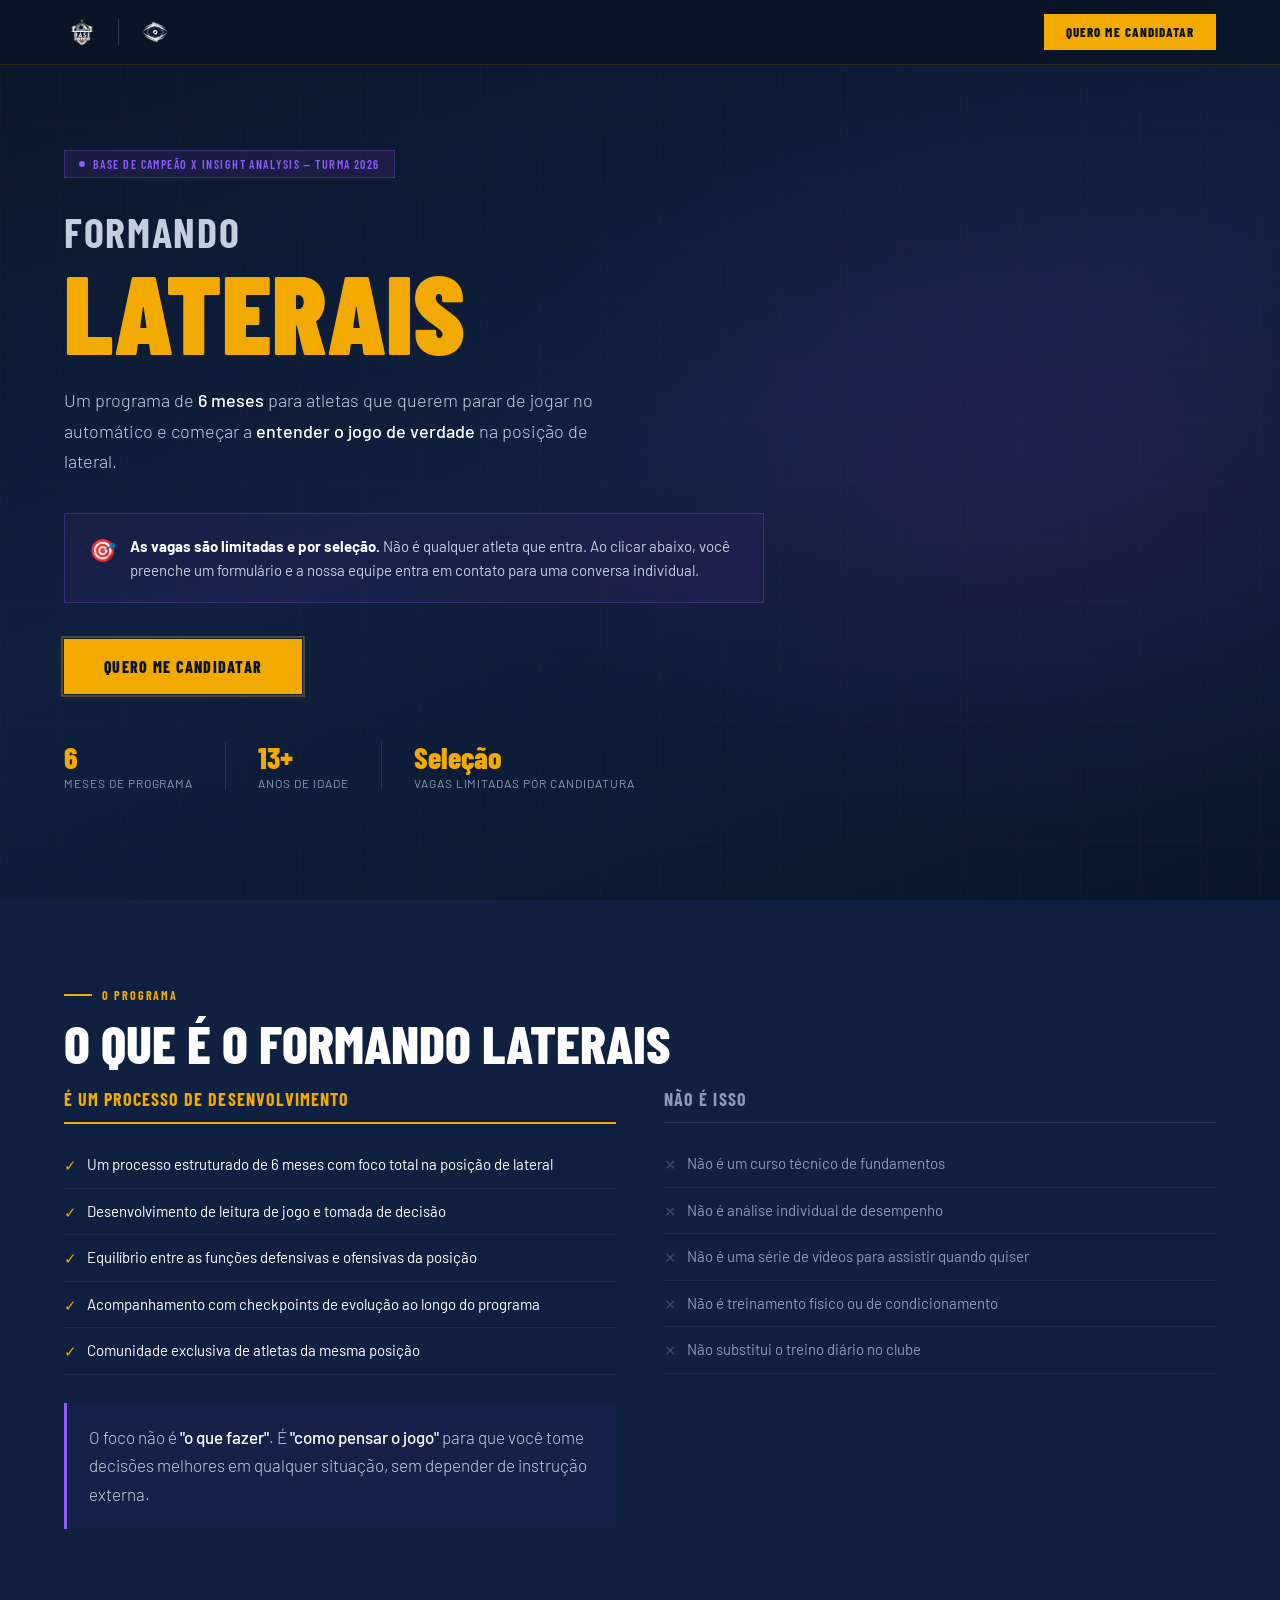
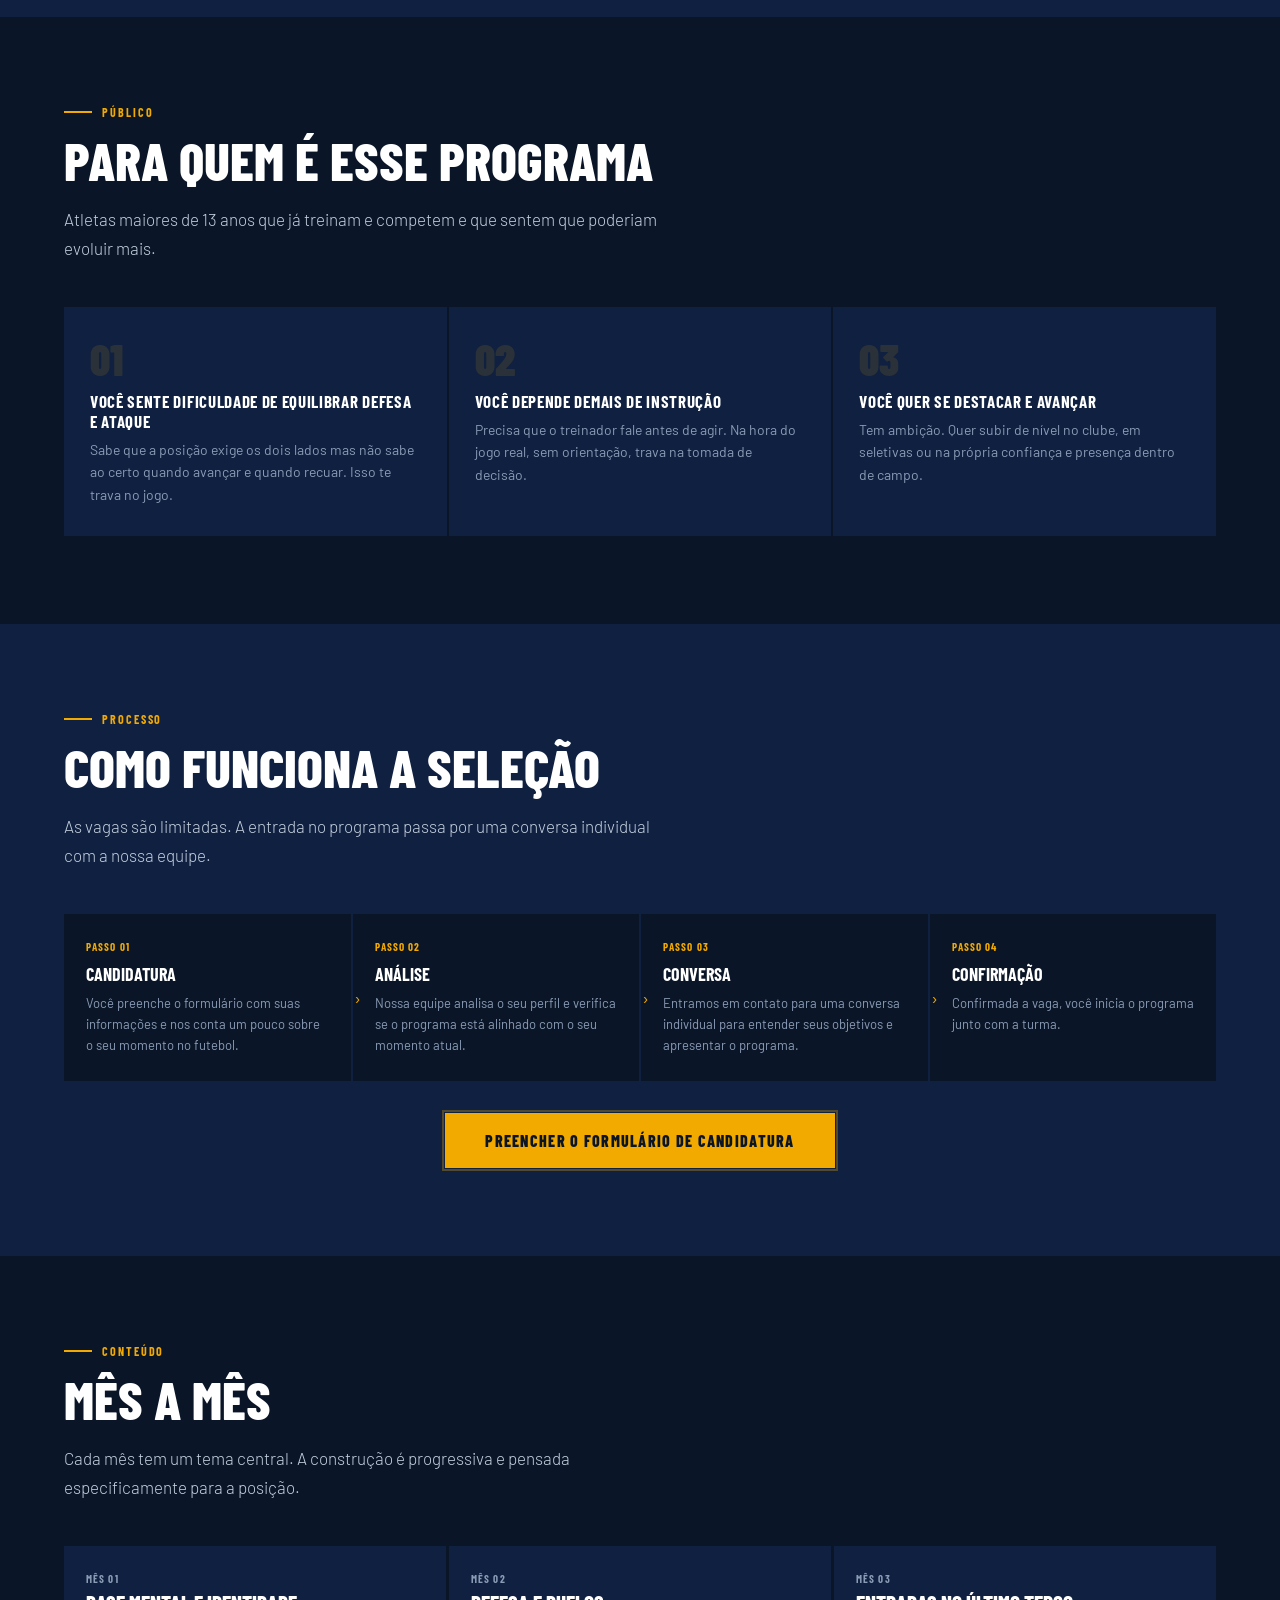
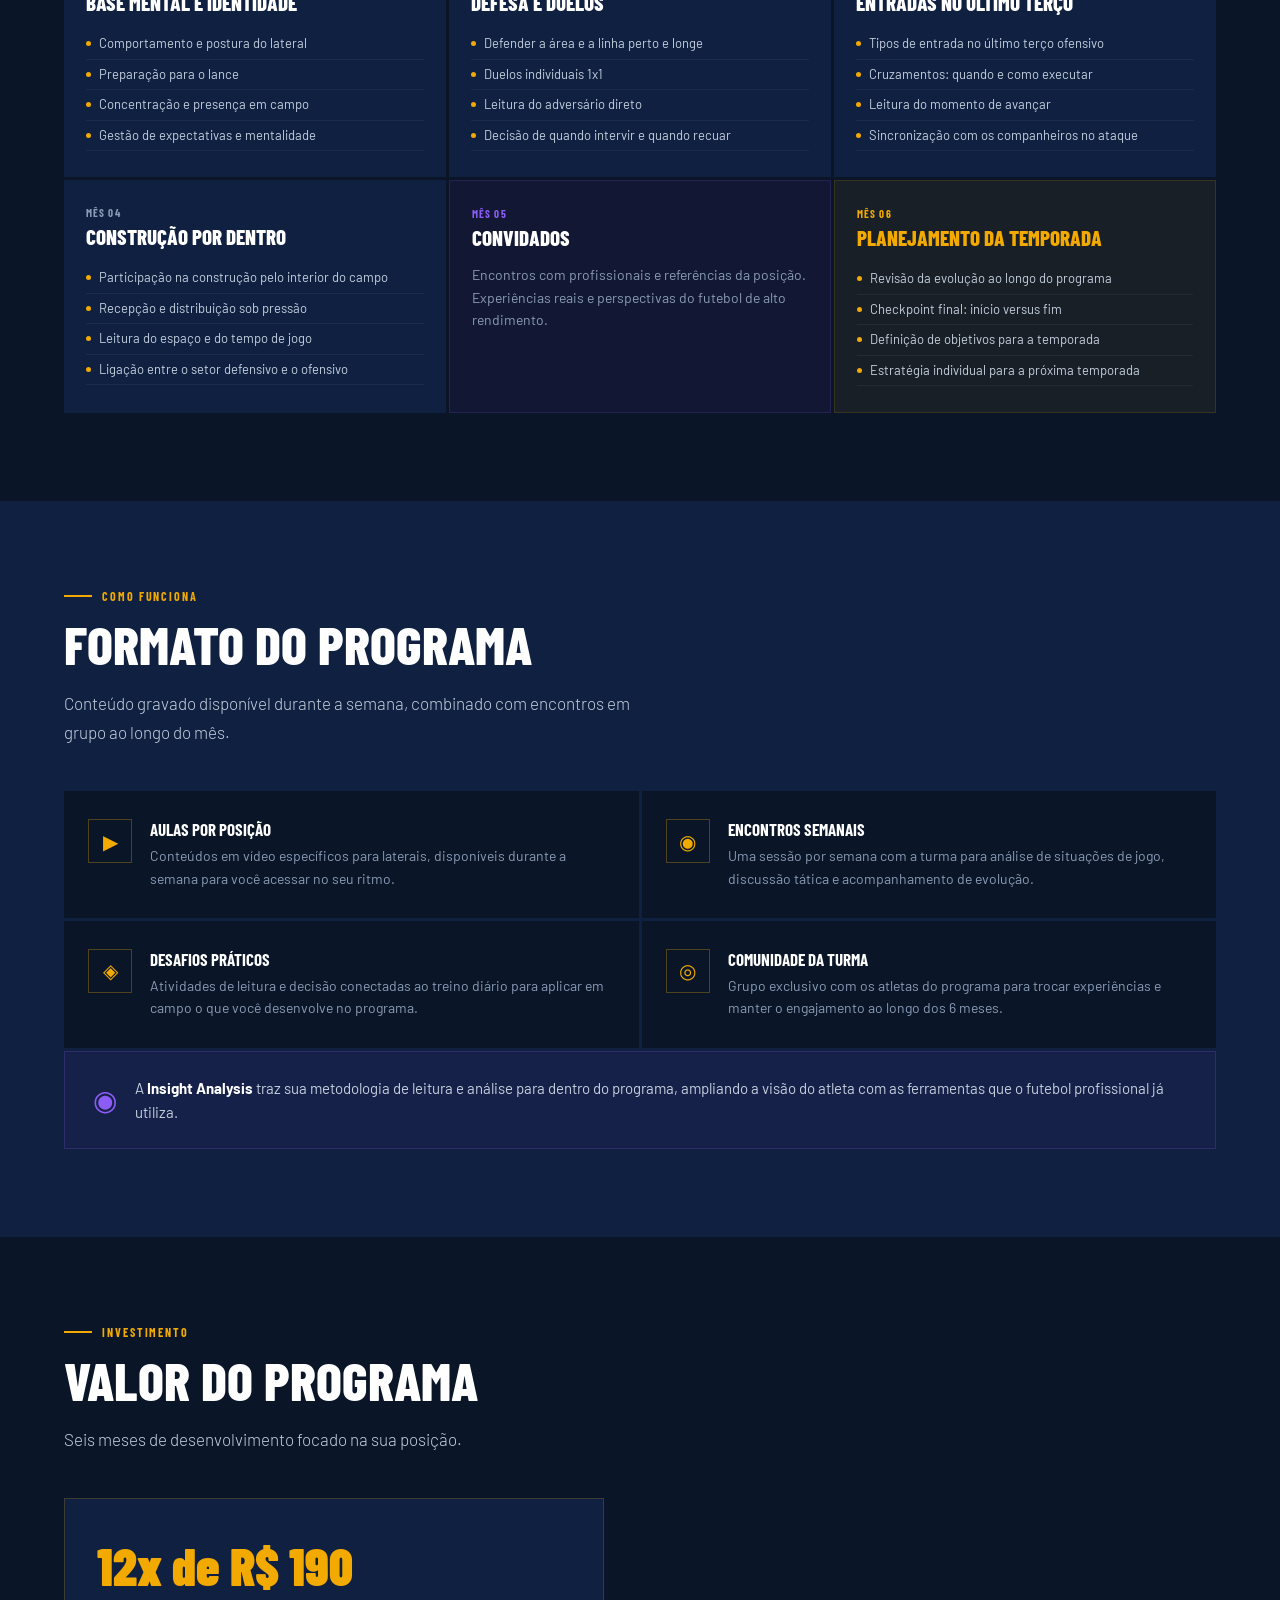
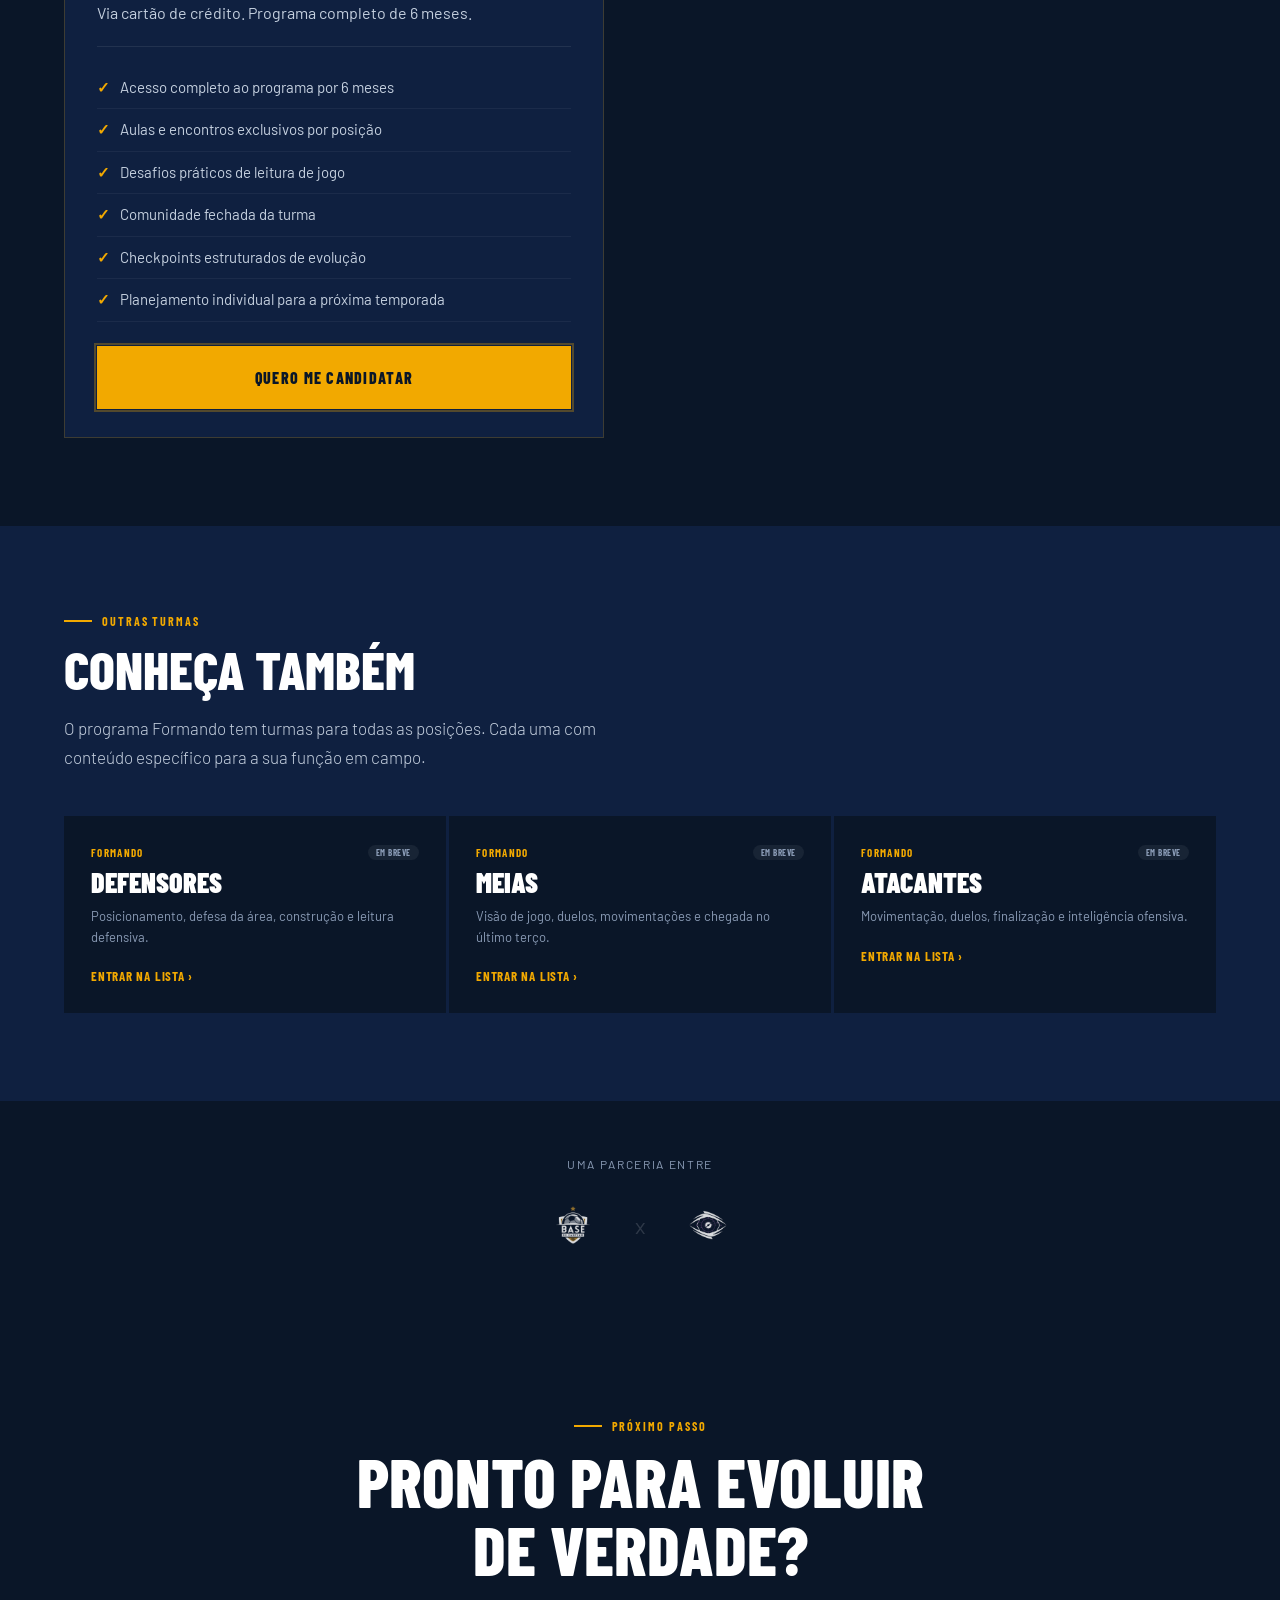
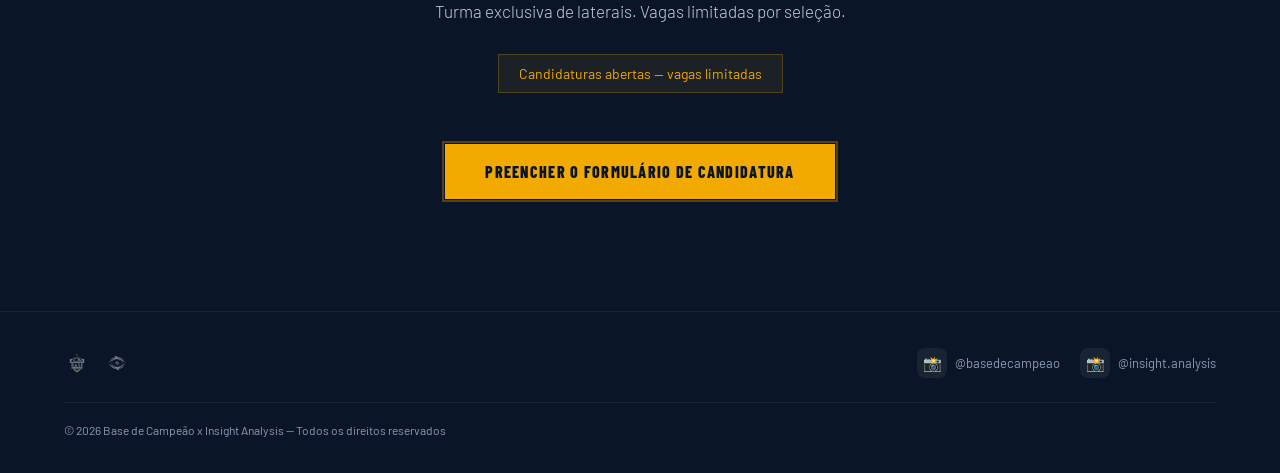
==== commit 109ef99e: "Add files via upload" ====
--- a/index.html
+++ b/index.html
@@ -1,7 +1,7 @@
 <!DOCTYPE html>
 <html lang="pt-BR">
 <head>
-<!-- Meta Pixel Code -->
+ <!-- Meta Pixel Code -->
 <script>
 !function(f,b,e,v,n,t,s)
 {if(f.fbq)return;n=f.fbq=function(){n.callMethod?
@@ -28,398 +28,426 @@
   gtag('config', 'G-22NJ5P08S4');
 </script>
 <meta charset="UTF-8"><meta name="viewport" content="width=device-width, initial-scale=1.0">
-<meta name="robots" content="noindex, nofollow">
-<title>Oferta Black só hoje · Formando Laterais com mais de 70% de desconto</title>
-<meta name="description" content="Última oportunidade: Formando Laterais com mais de 70% de desconto. Só hoje, até as 19h.">
+<title>Formando Laterais — Base de Campeão x Insight Analysis</title>
 <link rel="preconnect" href="https://fonts.googleapis.com">
-<link href="https://fonts.googleapis.com/css2?family=Barlow+Condensed:wght@600;700;800;900&family=Barlow:wght@300;400;500;600&display=swap" rel="stylesheet">
+<link href="https://fonts.googleapis.com/css2?family=Barlow+Condensed:wght@400;600;700;800;900&family=Barlow:wght@300;400;500;600&display=swap" rel="stylesheet">
 <style>
-  *,*::before,*::after { box-sizing:border-box; margin:0; padding:0; }
+  *, *::before, *::after { box-sizing: border-box; margin: 0; padding: 0; }
   :root {
-    --navy:#0A1628; --navy-mid:#0F2040; --navy-light:#162B52;
-    --gold:#F2A900; --gold-light:#FFD24D;
-    --white:#FFFFFF; --gray:#8A9BB5; --gray-light:#C4CFDE;
-    --fd:'Barlow Condensed',sans-serif; --fb:'Barlow',sans-serif;
-  }
-  html { scroll-behavior:smooth; }
-  body { background:var(--navy); color:var(--white); font-family:var(--fb); line-height:1.5; }
-  body.lock { overflow:hidden; }
-
-  .logo { display:block; width:40px; height:40px; background-size:contain; background-repeat:no-repeat; background-position:center; flex-shrink:0; }
-  .logo-bdc { background-image:url([data-uri]); }
-  .logo-ia  { background-image:url([data-uri]); }
-
-  /* barra do contador */
-  .topbar { position:sticky; top:0; z-index:60; height:48px; background:var(--gold); color:var(--navy);
-    display:flex; align-items:center; justify-content:center; gap:12px; padding:0 10px;
-    font-family:var(--fd); font-weight:800; font-size:14px; letter-spacing:.08em; text-transform:uppercase; white-space:nowrap; }
-  .topbar b { font-size:26px; letter-spacing:.04em; min-width:100px; text-align:center; font-variant-numeric:tabular-nums; }
-  .topbar.low { animation:pulse 1s ease-in-out infinite; }
-  @keyframes pulse { 0%,100% { background:var(--gold); } 50% { background:var(--gold-light); } }
-
-  .top { display:flex; align-items:center; gap:16px; padding:18px 5%; border-bottom:1px solid rgba(255,255,255,.08); }
-  .sep { width:1px; height:28px; background:rgba(255,255,255,.15); }
-
-  .wrap { max-width:760px; margin:0 auto; padding:0 20px; }
-  section.block { padding:56px 0 0; }
-
-  .eyebrow { display:inline-flex; align-items:center; gap:8px; padding:6px 14px; margin-bottom:20px;
-    background:rgba(242,169,0,.12); border:1px solid rgba(242,169,0,.4); color:var(--gold);
-    font-family:var(--fd); font-size:12px; font-weight:700; letter-spacing:.12em; text-transform:uppercase; }
-  .eyebrow::before { content:''; width:6px; height:6px; border-radius:50%; background:var(--gold); }
-  h1 { font-family:var(--fd); font-size:clamp(38px,9vw,64px); font-weight:900; text-transform:uppercase; line-height:.98; margin-bottom:16px; }
-  h1 em { color:var(--gold); font-style:normal; display:block; }
-  .lead { font-size:19px; font-weight:300; color:var(--gray-light); line-height:1.7; }
-  .lead strong { color:var(--white); font-weight:600; }
-
-  .hero { padding-top:40px; }
-
-  /* preço */
-  .pricebox { margin:28px 0 22px; padding:26px 22px; background:var(--navy-mid); border:1px solid rgba(242,169,0,.4); text-align:center; }
-  .old { font-size:20px; color:var(--gray); }
-  .old s { text-decoration-thickness:2px; }
-  .new { font-family:var(--fd); font-weight:900; font-size:clamp(76px,22vw,120px); color:var(--gold); line-height:1; }
-  .off { display:inline-block; margin-top:6px; background:var(--gold); color:var(--navy); font-family:var(--fd); font-weight:800;
-    font-size:14px; letter-spacing:.1em; text-transform:uppercase; padding:6px 14px; }
-
-  /* contador grande */
-  .clock { display:flex; align-items:flex-end; justify-content:center; gap:10px; margin:6px 0 22px; }
-  .clock .lbl { width:100%; text-align:center; font-family:var(--fd); font-weight:700; font-size:12px; letter-spacing:.16em; text-transform:uppercase; color:var(--gray-light); margin-bottom:8px; }
-  .clock-wrap { text-align:center; margin-bottom:22px; }
-  .clock-wrap .lbl { display:block; font-family:var(--fd); font-weight:700; font-size:12px; letter-spacing:.16em; text-transform:uppercase; color:var(--gray-light); margin-bottom:10px; }
-  .clock { margin:0; }
-  .unit { background:var(--navy-mid); border:1px solid rgba(255,255,255,.1); min-width:86px; padding:10px 6px 8px; }
-  .unit span { display:block; font-family:var(--fd); font-weight:900; font-size:clamp(44px,12vw,62px); line-height:1; color:var(--white); font-variant-numeric:tabular-nums; }
-  .unit small { display:block; font-size:11px; letter-spacing:.12em; text-transform:uppercase; color:var(--gray); margin-top:4px; }
-  .colon { font-family:var(--fd); font-weight:900; font-size:40px; color:var(--gold); padding-bottom:26px; }
-
-  .cta { display:block; width:100%; background:var(--gold); color:var(--navy); border:none; cursor:pointer;
-    font-family:var(--fd); font-weight:800; font-size:clamp(19px,5vw,23px); letter-spacing:.06em; text-transform:uppercase;
-    padding:22px 14px; text-align:center; text-decoration:none; transition:background .15s; }
-  .cta:hover { background:var(--gold-light); }
-  .fine { font-size:13.5px; color:var(--gray); text-align:center; margin-top:14px; line-height:1.7; }
-
-  h2 { font-family:var(--fd); font-size:clamp(30px,6.5vw,42px); font-weight:800; text-transform:uppercase; line-height:1; margin-bottom:10px; }
-  .kick { font-family:var(--fd); font-size:12px; font-weight:700; letter-spacing:.16em; text-transform:uppercase; color:var(--gold); margin-bottom:10px; display:flex; align-items:center; gap:10px; }
-  .kick::before { content:''; width:26px; height:2px; background:var(--gold); }
-  .sub { color:var(--gray-light); font-size:16px; line-height:1.7; margin-bottom:22px; }
-
-  .incl { list-style:none; }
-  .incl li { display:flex; gap:12px; padding:14px 0; border-bottom:1px solid rgba(255,255,255,.08); font-size:17px; color:var(--white); }
-  .incl li::before { content:'✓'; color:var(--gold); font-weight:700; flex-shrink:0; }
-
-  /* módulos */
-  .mods { display:grid; gap:10px; }
-  .mod { background:var(--navy-mid); border:1px solid rgba(255,255,255,.08); padding:18px 18px 16px; }
-  .mod.now { border-color:var(--gold); box-shadow:0 0 0 1px var(--gold) inset; }
-  .mod-h { display:flex; align-items:center; justify-content:space-between; gap:10px; margin-bottom:8px; flex-wrap:wrap; }
-  .mod-t { font-family:var(--fd); font-weight:800; font-size:22px; text-transform:uppercase; line-height:1.1; }
-  .mod-t i { font-style:normal; color:var(--gray); font-size:14px; letter-spacing:.1em; display:block; font-weight:700; margin-bottom:2px; }
-  .st { font-family:var(--fd); font-weight:800; font-size:11.5px; letter-spacing:.1em; text-transform:uppercase; padding:4px 10px; border:1px solid var(--gold); color:var(--gold); white-space:nowrap; }
-  .st.now { background:var(--gold); color:var(--navy); }
-  .st.soon { border-color:rgba(255,255,255,.25); color:var(--gray-light); }
-  .mod ul { list-style:none; }
-  .mod li { font-size:14.5px; color:var(--gray-light); padding:3px 0 3px 16px; position:relative; }
-  .mod li::before { content:''; position:absolute; left:0; top:11px; width:5px; height:5px; border-radius:50%; background:var(--gold); }
-  .note { margin-top:14px; padding:14px 16px; background:rgba(242,169,0,.08); border:1px solid rgba(242,169,0,.3); font-size:15px; color:var(--gray-light); line-height:1.6; }
-  .note strong { color:var(--white); font-weight:600; }
-
-  /* passos */
-  .steps { display:grid; gap:10px; }
-  .step { display:flex; gap:16px; align-items:flex-start; background:var(--navy-mid); padding:18px; }
-  .step b { font-family:var(--fd); font-size:34px; font-weight:900; color:var(--gold); line-height:1; min-width:30px; }
-  .step p { font-size:16px; color:var(--gray-light); line-height:1.6; }
-  .step p strong { color:var(--white); font-weight:600; }
-
-  .final { padding:56px 0 64px; text-align:center; }
-  .final h2 { margin-bottom:18px; }
-
-  .ended { display:none; text-align:center; padding:24px 20px; background:var(--navy-mid); border:1px solid rgba(255,255,255,.14); margin-top:24px; }
-  .ended h3 { font-family:var(--fd); font-size:30px; text-transform:uppercase; margin-bottom:8px; }
-  .ended p { color:var(--gray-light); font-size:16px; }
-  body.encerrada .ended { display:block; }
-  body.encerrada .live { display:none !important; }
-
-  footer { text-align:center; padding:26px 5% 34px; border-top:1px solid rgba(255,255,255,.08); }
-  footer p { font-size:12px; color:var(--gray); }
-
-  /* formulário (janela) */
-  .modal { position:fixed; inset:0; z-index:100; background:rgba(3,8,18,.82); display:none; align-items:flex-start; justify-content:center; overflow-y:auto; padding:24px 16px; }
-  .modal.open { display:flex; }
-  .box { width:100%; max-width:460px; margin:auto; background:var(--navy); border:1px solid rgba(242,169,0,.5); padding:28px 24px 24px; position:relative; }
-  .x { position:absolute; top:8px; right:12px; background:none; border:none; color:var(--gray-light); font-size:30px; line-height:1; cursor:pointer; padding:6px; }
-  .box h3 { font-family:var(--fd); font-size:30px; font-weight:800; text-transform:uppercase; line-height:1; margin-bottom:8px; }
-  .box .sub { font-size:15px; margin-bottom:18px; }
-  .f { margin-bottom:16px; }
-  .f label { display:block; font-size:14.5px; font-weight:500; margin-bottom:7px; }
-  .f label span { color:var(--gold); }
-  .f input { width:100%; background:var(--navy-mid); border:1px solid rgba(255,255,255,.16); color:var(--white); font-family:var(--fb); font-size:16px; padding:14px; border-radius:2px; }
-  .f input:focus { outline:none; border-color:var(--gold); }
-  .f input.bad { border-color:var(--gold); box-shadow:0 0 0 1px var(--gold); }
-  .f input::placeholder { color:#5A6B82; }
-  .hp { position:absolute; left:-9999px; width:1px; height:1px; opacity:0; }
-  .go { width:100%; margin-top:6px; background:var(--gold); color:var(--navy); border:none; cursor:pointer; font-family:var(--fd); font-weight:800; font-size:20px; letter-spacing:.06em; text-transform:uppercase; padding:19px; }
-  .go:hover { background:var(--gold-light); }
-  .go:disabled { opacity:.6; cursor:wait; }
-  .msg { display:none; margin-top:14px; padding:12px 14px; font-size:14px; background:rgba(242,169,0,.1); border:1px solid rgba(242,169,0,.45); color:var(--gold-light); line-height:1.6; }
-  .msg.show { display:block; }
-  .skip { display:none; margin-top:10px; text-align:center; font-family:var(--fd); font-weight:800; font-size:16px; letter-spacing:.06em; text-transform:uppercase; color:var(--gold); text-decoration:underline; }
-  .skip.show { display:block; }
-  .priv { font-size:12.5px; color:var(--gray); margin-top:12px; line-height:1.6; text-align:center; }
-
-  @media (max-width:560px) {
-    .topbar { font-size:12px; gap:8px; }
-    .topbar b { font-size:22px; min-width:86px; }
-    .unit { min-width:0; flex:1; }
-    .clock { gap:6px; }
-    .colon { font-size:30px; padding-bottom:22px; }
-  }
+    --navy: #0A1628; --navy-mid: #0F2040; --navy-light: #162B52;
+    --gold: #F2A900; --gold-light: #FFD24D; --purple-glow: #8B5CF6;
+    --white: #FFFFFF; --gray: #8A9BB5; --gray-light: #C4CFDE;
+    --font-display: 'Barlow Condensed', sans-serif; --font-body: 'Barlow', sans-serif;
+  }
+  html { scroll-behavior: smooth; }
+  body { background: var(--navy); color: var(--white); font-family: var(--font-body); overflow-x: hidden; }
+  nav {
+    position: fixed; top: 0; left: 0; right: 0; z-index: 100;
+    padding: 14px 5%; display: flex; align-items: center; justify-content: space-between;
+    background: rgba(10,22,40,0.95); backdrop-filter: blur(12px);
+    border-bottom: 1px solid rgba(242,169,0,0.15);
+  }
+  .nav-logos { display: flex; align-items: center; gap: 18px; }
+  .nav-logos img { height: 36px; width: auto; object-fit: contain; }
+  .logo-sep { width: 1px; height: 26px; background: rgba(255,255,255,0.15); }
+  .nav-cta {
+    background: var(--gold); color: var(--navy);
+    font-family: var(--font-display); font-weight: 800; font-size: 13px;
+    letter-spacing: 0.08em; text-transform: uppercase;
+    padding: 10px 22px; text-decoration: none; display: inline-block; transition: background 0.2s;
+  }
+  .nav-cta:hover { background: var(--gold-light); }
+  .nav-cta.waitlist { background: transparent; color: var(--gold); border: 1px solid var(--gold); }
+  .nav-cta.waitlist:hover { background: rgba(242,169,0,0.1); }
+  .hero {
+    min-height: 100vh; padding: 120px 5% 80px;
+    position: relative; overflow: hidden; display: flex; align-items: center;
+  }
+  .hero-bg {
+    position: absolute; inset: 0;
+    background: radial-gradient(ellipse 60% 60% at 80% 50%, rgba(92,45,145,0.22) 0%, transparent 70%),
+      linear-gradient(160deg, #0A1628 0%, #0F2040 50%, #0A1628 100%);
+  }
+  .hero-grid {
+    position: absolute; inset: 0; opacity: 0.04;
+    background-image: linear-gradient(rgba(242,169,0,0.5) 1px, transparent 1px), linear-gradient(90deg, rgba(242,169,0,0.5) 1px, transparent 1px);
+    background-size: 60px 60px;
+  }
+  .hero-content { position: relative; z-index: 1; max-width: 700px; }
+  .hero-eyebrow {
+    display: inline-flex; align-items: center; gap: 8px;
+    background: rgba(92,45,145,0.2); border: 1px solid rgba(139,92,246,0.3);
+    padding: 6px 14px; margin-bottom: 28px;
+    font-family: var(--font-display); font-size: 12px; font-weight: 600;
+    letter-spacing: 0.12em; text-transform: uppercase; color: var(--purple-glow);
+  }
+  .hero-eyebrow.wait { background: rgba(242,169,0,0.12); border-color: rgba(242,169,0,0.35); color: var(--gold); }
+  .hero-eyebrow span { width: 6px; height: 6px; background: currentColor; border-radius: 50%; }
+  .hero-pretitle {
+    font-family: var(--font-display); font-size: clamp(28px,4vw,42px);
+    font-weight: 700; text-transform: uppercase; letter-spacing: 0.04em;
+    color: var(--gray-light); display: block; margin-bottom: 4px;
+  }
+  .hero-title {
+    font-family: var(--font-display); font-size: clamp(64px,10vw,112px);
+    font-weight: 900; line-height: 0.9; text-transform: uppercase;
+    color: var(--gold); display: block; margin-bottom: 24px;
+  }
+  .hero-subtitle { font-size: 18px; font-weight: 300; color: var(--gray-light); max-width: 540px; margin-bottom: 36px; line-height: 1.7; }
+  .hero-subtitle strong { color: var(--white); font-weight: 500; }
+  .candidatura-box {
+    background: rgba(92,45,145,0.12); border: 1px solid rgba(139,92,246,0.25);
+    padding: 20px 24px; margin-bottom: 36px; display: flex; align-items: flex-start; gap: 14px;
+  }
+  .candidatura-box.wait { background: rgba(242,169,0,0.08); border-color: rgba(242,169,0,0.3); }
+  .candidatura-icon { font-size: 22px; flex-shrink: 0; margin-top: 2px; }
+  .candidatura-box p { font-size: 15px; color: var(--gray-light); line-height: 1.6; }
+  .candidatura-box strong { color: var(--white); }
+  .btn-primary {
+    background: var(--gold); color: var(--navy);
+    font-family: var(--font-display); font-weight: 800; font-size: 16px;
+    letter-spacing: 0.08em; text-transform: uppercase;
+    padding: 18px 40px; text-decoration: none; display: inline-block;
+    transition: all 0.2s; position: relative;
+  }
+  .btn-primary::after { content: ''; position: absolute; inset: -3px; border: 2px solid rgba(242,169,0,0.3); transition: inset 0.2s; }
+  .btn-primary:hover { background: var(--gold-light); transform: translateY(-2px); }
+  .btn-primary:hover::after { inset: -6px; }
+  .btn-outline {
+    background: transparent; color: var(--gold); border: 1px solid var(--gold);
+    font-family: var(--font-display); font-weight: 800; font-size: 16px;
+    letter-spacing: 0.08em; text-transform: uppercase;
+    padding: 17px 40px; text-decoration: none; display: inline-block; transition: all 0.2s;
+  }
+  .btn-outline:hover { background: rgba(242,169,0,0.1); }
+  .hero-stats { display: flex; gap: 32px; flex-wrap: wrap; margin-top: 48px; }
+  .hero-stat-num { font-family: var(--font-display); font-size: 30px; font-weight: 800; color: var(--gold); display: block; line-height: 1; }
+  .hero-stat-label { font-size: 12px; color: var(--gray); text-transform: uppercase; letter-spacing: 0.08em; display: block; margin-top: 4px; }
+  .stat-sep { width: 1px; background: rgba(255,255,255,0.1); }
+  section { padding: 88px 5%; }
+  .section-label {
+    font-family: var(--font-display); font-size: 12px; font-weight: 700;
+    letter-spacing: 0.16em; text-transform: uppercase; color: var(--gold);
+    display: flex; align-items: center; gap: 10px; margin-bottom: 14px;
+  }
+  .section-label::before { content: ''; display: block; width: 28px; height: 2px; background: var(--gold); }
+  .section-title { font-family: var(--font-display); font-size: clamp(34px,5vw,54px); font-weight: 800; line-height: 1.0; text-transform: uppercase; margin-bottom: 18px; }
+  .section-sub { font-size: 17px; color: var(--gray-light); font-weight: 300; line-height: 1.7; max-width: 600px; margin-bottom: 44px; }
+  .about { background: var(--navy-mid); }
+  .about-grid { display: grid; grid-template-columns: 1fr 1fr; gap: 48px; }
+  .about-col h3 { font-family: var(--font-display); font-size: 18px; font-weight: 700; text-transform: uppercase; letter-spacing: 0.06em; margin-bottom: 18px; padding-bottom: 12px; }
+  .about-col.is h3 { color: var(--gold); border-bottom: 2px solid var(--gold); }
+  .about-col.isnot h3 { color: var(--gray); border-bottom: 1px solid rgba(255,255,255,0.1); }
+  .about-list { list-style: none; }
+  .about-list li { font-size: 15px; padding: 11px 0; border-bottom: 1px solid rgba(255,255,255,0.06); display: flex; align-items: flex-start; gap: 10px; line-height: 1.5; }
+  .about-col.is li { color: var(--white); }
+  .about-col.isnot li { color: var(--gray); }
+  .ic { flex-shrink: 0; margin-top: 1px; }
+  .ic-ok { color: var(--gold); }
+  .ic-no { color: #3A4A60; }
+  .about-highlight { margin-top: 28px; padding: 20px 22px; border-left: 3px solid var(--purple-glow); background: rgba(92,45,145,0.1); }
+  .about-highlight p { font-size: 17px; font-weight: 300; color: var(--gray-light); line-height: 1.7; }
+  .about-highlight strong { color: var(--white); font-weight: 500; }
+  .forwhom-grid { display: grid; grid-template-columns: repeat(3,1fr); gap: 2px; }
+  .forwhom-card { background: var(--navy-mid); padding: 30px 26px; position: relative; overflow: hidden; transition: background 0.2s; }
+  .forwhom-card::before { content: ''; position: absolute; top: 0; left: 0; right: 0; height: 3px; background: var(--gold); transform: scaleX(0); transform-origin: left; transition: transform 0.3s; }
+  .forwhom-card:hover::before { transform: scaleX(1); }
+  .forwhom-card:hover { background: var(--navy-light); }
+  .forwhom-num { font-family: var(--font-display); font-size: 44px; font-weight: 900; color: rgba(242,169,0,0.12); line-height: 1; margin-bottom: 10px; }
+  .forwhom-card h4 { font-family: var(--font-display); font-size: 17px; font-weight: 700; text-transform: uppercase; letter-spacing: 0.04em; margin-bottom: 8px; }
+  .forwhom-card p { font-size: 14px; color: var(--gray); line-height: 1.6; }
+  .selection { background: var(--navy-mid); }
+  .selection-steps { display: grid; grid-template-columns: repeat(4,1fr); gap: 2px; }
+  .sel-step { background: var(--navy); padding: 26px 22px; position: relative; }
+  .sel-num { font-family: var(--font-display); font-size: 11px; font-weight: 700; letter-spacing: 0.1em; color: var(--gold); margin-bottom: 10px; }
+  .sel-title { font-family: var(--font-display); font-size: 18px; font-weight: 700; text-transform: uppercase; color: var(--white); margin-bottom: 8px; }
+  .sel-desc { font-size: 13px; color: var(--gray); line-height: 1.6; }
+  .sel-arrow { position: absolute; right: -10px; top: 50%; transform: translateY(-50%); color: var(--gold); font-size: 18px; z-index: 1; }
+  .sel-step:last-child .sel-arrow { display: none; }
+  .months-grid { display: grid; grid-template-columns: repeat(3,1fr); gap: 3px; }
+  .month-card { background: var(--navy-mid); padding: 26px 22px; transition: background 0.2s; }
+  .month-card.special { background: rgba(92,45,145,0.1); border: 1px solid rgba(139,92,246,0.15); }
+  .month-card.finale { background: rgba(242,169,0,0.06); border: 1px solid rgba(242,169,0,0.15); }
+  .month-card:hover { background: var(--navy-light); }
+  .month-period { font-family: var(--font-display); font-size: 11px; font-weight: 700; letter-spacing: 0.1em; text-transform: uppercase; color: var(--gray); margin-bottom: 6px; }
+  .month-card.special .month-period { color: var(--purple-glow); }
+  .month-card.finale .month-period { color: var(--gold); }
+  .month-title { font-family: var(--font-display); font-size: 21px; font-weight: 800; text-transform: uppercase; color: var(--white); line-height: 1.15; margin-bottom: 14px; }
+  .month-card.finale .month-title { color: var(--gold); }
+  .month-topics { list-style: none; }
+  .month-topics li { font-size: 13px; color: var(--gray-light); padding: 5px 0; border-bottom: 1px solid rgba(255,255,255,0.05); display: flex; align-items: flex-start; gap: 8px; line-height: 1.5; }
+  .month-topics li::before { content: ''; width: 5px; height: 5px; background: var(--gold); border-radius: 50%; flex-shrink: 0; margin-top: 7px; }
+  .month-special-text { font-size: 14px; color: var(--gray); line-height: 1.6; }
+  .format { background: var(--navy-mid); }
+  .format-grid { display: grid; grid-template-columns: 1fr 1fr; gap: 3px; margin-bottom: 3px; }
+  .format-card { background: var(--navy); padding: 28px 24px; display: flex; gap: 18px; align-items: flex-start; transition: background 0.2s; }
+  .format-card:hover { background: var(--navy-light); }
+  .format-icon { width: 44px; height: 44px; flex-shrink: 0; display: flex; align-items: center; justify-content: center; border: 1px solid rgba(242,169,0,0.3); color: var(--gold); font-size: 20px; }
+  .format-card h4 { font-family: var(--font-display); font-size: 17px; font-weight: 700; text-transform: uppercase; color: var(--white); margin-bottom: 6px; }
+  .format-card p { font-size: 14px; color: var(--gray); line-height: 1.6; }
+  .format-insight { background: rgba(92,45,145,0.1); border: 1px solid rgba(139,92,246,0.2); padding: 24px 28px; display: flex; align-items: center; gap: 18px; }
+  .format-insight-icon { font-size: 28px; color: var(--purple-glow); flex-shrink: 0; }
+  .format-insight p { font-size: 15px; color: var(--gray-light); line-height: 1.6; }
+  .format-insight strong { color: var(--white); }
+
+  .pricing-wrapper { max-width: 540px; }
+  .pricing-simple { font-size: 16px; color: var(--gray-light); line-height: 1.7; padding: 28px 32px; background: var(--navy-mid); border: 1px solid rgba(242,169,0,0.2); }
+  .pricing-simple strong { color: var(--white); }
+  .pricing-amount-inline { font-family: var(--font-display); font-size: 52px; font-weight: 900; color: var(--gold); display: block; line-height: 1; margin: 12px 0 4px; }
+  .pricing-period-inline { font-size: 16px; color: var(--gray); }
+  .pricing-divider { height: 1px; background: rgba(255,255,255,0.08); margin: 20px 0; }
+  .pricing-includes { list-style: none; margin-bottom: 24px; }
+  .pricing-includes li { font-size: 15px; color: var(--gray-light); padding: 8px 0; border-bottom: 1px solid rgba(255,255,255,0.05); display: flex; align-items: center; gap: 10px; }
+  .pricing-includes li::before { content: '✓'; color: var(--gold); font-weight: 700; flex-shrink: 0; }
+  .pricing-aviso { margin-top: 14px; padding: 16px 20px; background: rgba(92,45,145,0.08); border-left: 3px solid var(--purple-glow); font-size: 14px; color: var(--gray-light); line-height: 1.6; }
+  .pricing-aviso strong { color: var(--white); }
+
+  .waitlist-box { max-width: 620px; background: var(--navy-mid); border: 1px solid rgba(242,169,0,0.25); padding: 32px 36px; }
+  .waitlist-box .wl-label { font-family: var(--font-display); font-size: 12px; font-weight: 700; letter-spacing: 0.14em; text-transform: uppercase; color: var(--gold); margin-bottom: 14px; }
+  .waitlist-box p { font-size: 16px; color: var(--gray-light); line-height: 1.7; margin-bottom: 22px; }
+  .waitlist-box strong { color: var(--white); }
+
+  .other-courses { background: var(--navy-mid); }
+  .other-grid { display: grid; grid-template-columns: repeat(3,1fr); gap: 3px; }
+  .other-card {
+    background: var(--navy); padding: 28px 26px;
+    text-decoration: none; display: block;
+    border: 1px solid transparent;
+    transition: all 0.2s; position: relative; overflow: hidden;
+  }
+  .other-card::before {
+    content: ''; position: absolute; top: 0; left: 0; right: 0; height: 2px;
+    background: var(--gold); transform: scaleX(0); transform-origin: left; transition: transform 0.3s;
+  }
+  .other-card:hover::before { transform: scaleX(1); }
+  .other-card:hover { background: var(--navy-light); border-color: rgba(242,169,0,0.15); }
+  .other-card-label { font-family: var(--font-display); font-size: 11px; font-weight: 700; letter-spacing: 0.12em; text-transform: uppercase; color: var(--gold); margin-bottom: 8px; display: flex; align-items: center; gap: 8px; justify-content: space-between; }
+  .other-card-tag { font-size: 9px; padding: 2px 8px; border-radius: 20px; letter-spacing: 0.06em; }
+  .other-card-tag.active { background: rgba(242,169,0,0.18); color: var(--gold); }
+  .other-card-tag.soon { background: rgba(255,255,255,0.06); color: var(--gray); }
+  .other-card-title { font-family: var(--font-display); font-size: 28px; font-weight: 900; text-transform: uppercase; color: var(--white); line-height: 1; margin-bottom: 10px; display: block; }
+  .other-card-desc { font-size: 13px; color: var(--gray); line-height: 1.6; display: block; margin-bottom: 18px; }
+  .other-card-link { font-family: var(--font-display); font-size: 13px; font-weight: 700; letter-spacing: 0.06em; text-transform: uppercase; color: var(--gold); display: inline-flex; align-items: center; gap: 6px; }
+
+  .partnership { background: var(--navy); padding: 56px 5%; text-align: center; }
+  .partnership p { font-size: 12px; letter-spacing: 0.14em; text-transform: uppercase; color: var(--gray); margin-bottom: 28px; }
+  .partner-logos { display: flex; align-items: center; justify-content: center; gap: 36px; }
+  .partner-logo { height: 52px; opacity: 0.85; transition: opacity 0.2s; }
+  .partner-logo:hover { opacity: 1; }
+  .partner-logo img { height: 100%; width: auto; object-fit: contain; }
+  .partner-sep { font-size: 22px; color: rgba(255,255,255,0.15); }
+  .final-cta { padding: 112px 5%; text-align: center; position: relative; overflow: hidden; }
+  .final-cta-bg { position: absolute; inset: 0; background: radial-gradient(ellipse 50% 80% at 50% 50%, rgba(92,45,145,0.18) 0%, transparent 70%), var(--navy); }
+  .final-cta > * { position: relative; z-index: 1; }
+  .final-cta .section-label { justify-content: center; }
+  .final-cta .section-title { font-size: clamp(38px,6vw,68px); margin-bottom: 14px; }
+  .final-cta .section-sub { margin: 0 auto 36px; }
+  .final-urgency { display: inline-flex; align-items: center; gap: 8px; background: rgba(242,169,0,0.08); border: 1px solid rgba(242,169,0,0.25); padding: 10px 20px; font-size: 14px; color: var(--gold); margin-bottom: 32px; }
+  footer { padding: 36px 5%; border-top: 1px solid rgba(255,255,255,0.06); }
+  .footer-top { display: flex; align-items: center; justify-content: space-between; flex-wrap: wrap; gap: 16px; margin-bottom: 24px; }
+  .footer-logos { display: flex; align-items: center; gap: 14px; }
+  .footer-logo { height: 26px; opacity: 0.45; }
+  .footer-logo img { height: 100%; width: auto; }
+  .footer-ig { display: flex; gap: 20px; flex-wrap: wrap; }
+  .footer-ig a { display: flex; align-items: center; gap: 8px; font-size: 13px; color: var(--gray); text-decoration: none; transition: color 0.2s; }
+  .footer-ig a:hover { color: var(--white); }
+  .footer-ig-icon { width: 30px; height: 30px; border-radius: 8px; background: rgba(255,255,255,0.06); display: flex; align-items: center; justify-content: center; font-size: 15px; }
+  .footer-copy { font-size: 12px; color: var(--gray); border-top: 1px solid rgba(255,255,255,0.06); padding-top: 20px; }
+  @keyframes fadeUp { from { opacity: 0; transform: translateY(20px); } to { opacity: 1; transform: translateY(0); } }
+  .hero-eyebrow  { animation: fadeUp 0.5s ease both; }
+  .hero-pretitle { animation: fadeUp 0.5s 0.1s ease both; }
+  .hero-title    { animation: fadeUp 0.5s 0.15s ease both; }
+  .hero-subtitle { animation: fadeUp 0.5s 0.2s ease both; }
+  .candidatura-box { animation: fadeUp 0.5s 0.25s ease both; }
+  .hero-actions  { animation: fadeUp 0.5s 0.3s ease both; }
+  .hero-stats    { animation: fadeUp 0.5s 0.35s ease both; }
+  @media (max-width: 768px) {
+    .about-grid, .forwhom-grid, .selection-steps, .format-grid, .other-grid { grid-template-columns: 1fr; }
+    .months-grid { grid-template-columns: 1fr 1fr; }
+    .sel-arrow { display: none; }
+    .nav-cta { display: none; }
+  }
+  @media (max-width: 480px) { .months-grid { grid-template-columns: 1fr; } }
 </style>
 </head>
 <body>
 
-<div class="topbar live" id="topbar"><span>Oferta Black · termina em</span><b id="tMini">00:00:00</b></div>
-
-<header class="top">
-  <span class="logo logo-bdc" role="img" aria-label="Base de Campeão"></span>
-  <div class="sep"></div>
-  <span class="logo logo-ia" role="img" aria-label="Insight Analysis"></span>
-</header>
-
-<main>
-  <!-- HERO -->
-  <section class="wrap hero">
-    <div class="eyebrow">Oferta Black · 13/11 · Última oportunidade</div>
-    <h1>Formando Laterais <em>com mais de 70% de desconto</em></h1>
-    <p class="lead"><strong>Só hoje, até as 19h.</strong><br>Depois disso, a oferta sai do ar.</p>
-
-    <div class="pricebox">
-      <div class="old">De <s>R$ 1.697</s> por apenas</div>
-      <div class="new">R$ 397</div>
-      <span class="off">Mais de 70% de desconto</span>
-    </div>
-
-    <div class="clock-wrap live">
-      <span class="lbl">A oferta termina em</span>
-      <div class="clock" aria-live="off">
-        <div class="unit"><span id="cH">00</span><small>horas</small></div><div class="colon">:</div>
-        <div class="unit"><span id="cM">00</span><small>min</small></div><div class="colon">:</div>
-        <div class="unit"><span id="cS">00</span><small>seg</small></div>
+<nav>
+  <div class="nav-logos">
+    <img src="[data-uri]" alt="Base de Campeão">
+    <div class="logo-sep"></div>
+    <img src="[data-uri]" alt="Insight Analysis">
+  </div>
+  <a href="https://basedecampeao.com.br/bdc-insight" target="_blank" class="nav-cta">Quero me candidatar</a>
+</nav>
+
+<section class="hero">
+  <div class="hero-bg"></div><div class="hero-grid"></div>
+  <div class="hero-content">
+    <div class="hero-eyebrow"><span></span>Base de Campeão x Insight Analysis — Turma 2026</div>
+    <span class="hero-pretitle">Formando</span>
+    <span class="hero-title">Laterais</span>
+    <p class="hero-subtitle">Um programa de <strong>6 meses</strong> para atletas que querem parar de jogar no automático e começar a <strong>entender o jogo de verdade</strong> na posição de lateral.</p>
+    <div class="candidatura-box">
+      <div class="candidatura-icon">🎯</div><p><strong>As vagas são limitadas e por seleção.</strong> Não é qualquer atleta que entra. Ao clicar abaixo, você preenche um formulário e a nossa equipe entra em contato para uma conversa individual.</p>
+    </div>
+    <div class="hero-actions">
+      <a href="https://basedecampeao.com.br/bdc-insight" target="_blank" class="btn-primary">Quero me candidatar</a>
+    </div>
+    <div class="hero-stats">
+      <div><span class="hero-stat-num">6</span><span class="hero-stat-label">Meses de programa</span></div>
+      <div class="stat-sep"></div>
+      <div><span class="hero-stat-num">13+</span><span class="hero-stat-label">Anos de idade</span></div>
+      <div class="stat-sep"></div><div><span class="hero-stat-num">Seleção</span><span class="hero-stat-label">Vagas limitadas por candidatura</span></div>
+    </div>
+  </div>
+</section>
+
+<section class="about" id="programa">
+  <div class="section-label">O programa</div>
+  <h2 class="section-title">O que é o Formando Laterais</h2>
+  <div class="about-grid">
+    <div class="about-col is">
+      <h3>É um processo de desenvolvimento</h3>
+      <ul class="about-list"><li><span class="ic ic-ok">✓</span> Um processo estruturado de 6 meses com foco total na posição de lateral</li><li><span class="ic ic-ok">✓</span> Desenvolvimento de leitura de jogo e tomada de decisão</li><li><span class="ic ic-ok">✓</span> Equilíbrio entre as funções defensivas e ofensivas da posição</li><li><span class="ic ic-ok">✓</span> Acompanhamento com checkpoints de evolução ao longo do programa</li><li><span class="ic ic-ok">✓</span> Comunidade exclusiva de atletas da mesma posição</li></ul>
+      <div class="about-highlight">
+        <p>O foco não é <strong>"o que fazer"</strong>. É <strong>"como pensar o jogo"</strong> para que você tome decisões melhores em qualquer situação, sem depender de instrução externa.</p>
       </div>
     </div>
-
-    <button type="button" class="cta live" data-open>Quero garantir minha vaga</button>
-    <p class="fine live">Assim que recebermos a sua inscrição, a nossa equipe entra em contato para liberar os acessos e fazer o onboarding o mais breve possível.</p>
-
-    <div class="ended">
-      <h3>Oferta encerrada</h3>
-      <p>Esta oferta terminou às 19h de 13/11.<br>Obrigado pelo interesse no Formando Laterais.</p>
-    </div>
-  </section>
-
-  <!-- O QUE VOCÊ RECEBE -->
-  <section class="wrap block">
-    <div class="kick">O que você recebe</div>
-    <h2>Tudo que está sendo desenvolvido no Formando Laterais</h2>
-    <ul class="incl">
-      <li>Aulas gravadas de todos os 6 módulos</li>
-      <li>Nova aula na plataforma sempre 1 dia depois da aula ao vivo</li>
-      <li>Acesso à plataforma do programa</li>
-      <li>Suporte da equipe</li>
-    </ul>
-  </section>
-
-  <!-- MÓDULOS -->
-  <section class="wrap block">
-    <div class="kick">Os módulos</div>
-    <h2>Onde estamos no programa</h2>
-    <p class="sub">Você entra agora e já tem as aulas que aconteceram. As próximas chegam na plataforma conforme acontecem.</p>
-
-    <div class="mods">
-      <div class="mod">
-        <div class="mod-h"><div class="mod-t"><i>MÓDULO 01</i>Base Mental e Identidade</div><span class="st">Já disponível</span></div>
-        <ul><li>Comportamento e postura do lateral</li><li>Preparação para o lance</li><li>Concentração e mentalidade</li></ul>
-      </div>
-      <div class="mod">
-        <div class="mod-h"><div class="mod-t"><i>MÓDULO 02</i>Defesa e Duelos</div><span class="st">Já disponível</span></div>
-        <ul><li>Defender a área e a linha, perto e longe</li><li>Duelos individuais 1x1</li><li>Quando intervir e quando recuar</li></ul>
-      </div>
-      <div class="mod">
-        <div class="mod-h"><div class="mod-t"><i>MÓDULO 03</i>Entradas no Último Terço</div><span class="st">Já disponível</span></div>
-        <ul><li>Tipos de entrada no último terço</li><li>Cruzamentos: quando e como executar</li><li>Leitura do momento de avançar</li></ul>
-      </div>
-      <div class="mod now">
-        <div class="mod-h"><div class="mod-t"><i>MÓDULO 04 · NOVEMBRO</i>Construção por Dentro</div><span class="st now">Acontecendo agora</span></div>
-        <ul><li>Participação na construção pelo interior do campo</li><li>Recepção e distribuição sob pressão</li><li>Quando sair da linha e ocupar o meio</li></ul>
-      </div>
-      <div class="mod">
-        <div class="mod-h"><div class="mod-t"><i>MÓDULO 05 · DEZEMBRO</i>Convidados</div><span class="st soon">Em breve</span></div>
-        <ul><li>Profissionais e referências da posição</li><li>Experiências reais do futebol de alto rendimento</li></ul>
-      </div>
-      <div class="mod">
-        <div class="mod-h"><div class="mod-t"><i>MÓDULO 06 · JANEIRO</i>Planejamento da Temporada</div><span class="st soon">Em breve</span></div>
-        <ul><li>Revisão da evolução ao longo do programa</li><li>Definição de objetivos para a temporada</li></ul>
-      </div>
-    </div>
-
-    <div class="note"><strong>Sempre 1 dia depois da aula ao vivo,</strong> a aula gravada já está na plataforma.</div>
-  </section>
-
-  <!-- COMO FUNCIONA -->
-  <section class="wrap block">
-    <div class="kick">Como funciona</div>
-    <h2>3 passos</h2>
-    <div class="steps">
-      <div class="step"><b>1</b><p><strong>Clique em "Quero garantir minha vaga".</strong><br>Informe nome, e-mail e telefone.</p></div>
-      <div class="step"><b>2</b><p><strong>Finalize o pagamento.</strong><br>Você é levado direto para a página de pagamento.</p></div>
-      <div class="step"><b>3</b><p><strong>A nossa equipe entra em contato.</strong><br>Para liberar os acessos e fazer o onboarding o mais breve possível.</p></div>
-    </div>
-  </section>
-
-  <!-- FECHAMENTO -->
-  <section class="wrap final">
-    <h2 class="live">Quando o seu atleta começa a assistir?</h2>
-    <p class="sub live" style="margin-bottom:18px">Só hoje, até as 19h, por <strong style="color:var(--white)">R$ 397</strong>.</p>
-    <button type="button" class="cta live" data-open>Quero garantir minha vaga</button>
-    <p class="fine live">Termina em <b id="tFinal" style="color:var(--gold)">00:00:00</b></p>
-  </section>
-</main>
-
-<footer><p>Base de Campeão x Insight Analysis · Formando Laterais</p></footer>
-
-<!-- JANELA DE CADASTRO -->
-<div class="modal" id="modal" role="dialog" aria-modal="true" aria-labelledby="mTitle">
-  <div class="box">
-    <button type="button" class="x" id="mClose" aria-label="Fechar">×</button>
-    <h3 id="mTitle">Garanta a sua vaga</h3>
-    <p class="sub">Preencha os seus dados. Em seguida você vai direto para o pagamento.</p>
-    <form id="lead" novalidate>
-      <input type="hidden" name="_subject" value="Oferta Black 13/11 · R$ 397 · Novo cadastro">
-      <input type="hidden" name="Origem" value="Landing oferta Black só hoje (13/11) · R$ 397">
-      <input type="text" name="_gotcha" class="hp" tabindex="-1" autocomplete="off" aria-hidden="true">
-      <div class="f"><label for="fNome">Nome completo <span>*</span></label><input type="text" id="fNome" name="Nome" autocomplete="name" required></div>
-      <div class="f"><label for="fMail">E-mail <span>*</span></label><input type="email" id="fMail" name="email" autocomplete="email" inputmode="email" required></div>
-      <div class="f"><label for="fTel">Telefone <span>*</span></label><input type="tel" id="fTel" name="Telefone" autocomplete="tel" inputmode="tel" placeholder="(00) 00000-0000" required></div>
-      <button type="submit" class="go" id="go">Ir para o pagamento</button>
-      <div class="msg" id="msg" role="alert"></div>
-      <a class="skip" id="skip" href="https://mpago.la/2GKugUn">Ir para o pagamento mesmo assim</a>
-      <p class="priv">Seus dados servem para a nossa equipe liberar o seu acesso e fazer o onboarding.</p>
-    </form>
-  </div>
-</div>
-
-<script>
-(function () {
-  // ============ CONFIGURAÇÃO ============
-  var CHECKOUT   = "https://mpago.la/2GKugUn";                       // link de pagamento
-  var ENDPOINT   = "https://formspree.io/f/myewzogg";   // Formspree que recebe nome, e-mail e telefone
-  var DEADLINE   = new Date("2026-11-13T19:00:00-03:00").getTime();  // fim da oferta: 13/11 às 19h (horário de Brasília)
-  var PRECO      = 397;
-  // ======================================
-
-  function $(s) { return document.querySelector(s); }
-  function pad(n) { return (n < 10 ? '0' : '') + n; }
-
-  var modal = $('#modal');
-
-  // relógio do servidor (se disponível), para a oferta não depender da hora errada do celular
-  var skew = 0;
-  try {
-    fetch(location.href, { method: 'HEAD', cache: 'no-store' }).then(function (r) {
-      var d = r.headers.get('Date');
-      if (d) { var s = new Date(d).getTime() - Date.now(); if (Math.abs(s) < 12 * 3600 * 1000) skew = s; }
-    }).catch(function () {});
-  } catch (e) {}
-  function agora() { return Date.now() + skew; }
-
-  // ---------- contador ----------
-  var bar = $('#topbar'), mini = $('#tMini'), fin = $('#tFinal'), cH = $('#cH'), cM = $('#cM'), cS = $('#cS');
-  function tick() {
-    var left = DEADLINE - agora();
-    if (left <= 0) { document.body.classList.add('encerrada'); closeModal(); return false; }
-    var s = Math.floor(left / 1000), h = Math.floor(s / 3600), m = Math.floor((s % 3600) / 60); s = s % 60;
-    var t = pad(h) + ':' + pad(m) + ':' + pad(s);
-    mini.textContent = t; fin.textContent = t; cH.textContent = pad(h); cM.textContent = pad(m); cS.textContent = pad(s);
-    bar.classList.toggle('low', left <= 15 * 60 * 1000);
-    return true;
-  }
-  var iv = setInterval(function () { if (!tick()) clearInterval(iv); }, 500);
-  tick();
-
-  // ---------- rastreamento ----------
-  function ev(fb, fbData, ga, gaData) {
-    try { if (typeof fbq === 'function') fbq('track', fb, fbData); } catch (e) {}
-    try { if (typeof gtag === 'function') gtag('event', ga, gaData); } catch (e) {}
-  }
-  try { if (typeof fbq === 'function') fbq('track', 'ViewContent', { content_name: 'Formando Laterais · Oferta Black 13/11', value: PRECO, currency: 'BRL' }); } catch (e) {}
-
-  // ---------- janela ----------
-  var nome = $('#fNome'), mail = $('#fMail'), tel = $('#fTel');
-  function openModal() {
-    if (document.body.classList.contains('encerrada')) return;
-    modal.classList.add('open'); document.body.classList.add('lock');
-    setTimeout(function () { nome.focus(); }, 50);
-  }
-  function closeModal() { if (modal) modal.classList.remove('open'); document.body.classList.remove('lock'); }
-  document.querySelectorAll('[data-open]').forEach(function (b) { b.addEventListener('click', openModal); });
-  $('#mClose').addEventListener('click', closeModal);
-  modal.addEventListener('click', function (e) { if (e.target === modal) closeModal(); });
-  document.addEventListener('keydown', function (e) { if (e.key === 'Escape') closeModal(); });
-
-  // máscara do telefone
-  tel.addEventListener('input', function () {
-    var d = tel.value.replace(/\D/g, '').slice(0, 11), o = d;
-    if (d.length > 10) o = '(' + d.slice(0, 2) + ') ' + d.slice(2, 7) + '-' + d.slice(7);
-    else if (d.length > 6) o = '(' + d.slice(0, 2) + ') ' + d.slice(2, 6) + '-' + d.slice(6);
-    else if (d.length > 2) o = '(' + d.slice(0, 2) + ') ' + d.slice(2);
-    else if (d.length > 0) o = '(' + d;
-    tel.value = o;
-  });
-  [nome, mail, tel].forEach(function (el) { el.addEventListener('input', function () { el.classList.remove('bad'); }); });
-
-  var msg = $('#msg'), skip = $('#skip'), go = $('#go');
-  function say(t) { msg.textContent = t; msg.classList.add('show'); }
-
-  function validar() {
-    var ok = true, first = null, texto = '';
-    function bad(el, t) { el.classList.add('bad'); ok = false; if (!first) first = el; if (!texto) texto = t; }
-    if ((nome.value || '').trim().split(/\s+/).filter(Boolean).length < 2) bad(nome, 'Informe o seu nome completo.');
-    if (!/^[^\s@]+@[^\s@]+\.[^\s@]{2,}$/.test((mail.value || '').trim())) bad(mail, 'Confira o e-mail.');
-    if (tel.value.replace(/\D/g, '').length < 10) bad(tel, 'Confira o telefone. Inclua o DDD.');
-    if (!ok) { say(texto); first.focus(); }
-    return ok;
-  }
-
-  function irParaPagamento() { window.location.href = CHECKOUT; }
-  skip.addEventListener('click', function (e) {
-    ev('InitiateCheckout', { value: PRECO, currency: 'BRL' }, 'begin_checkout', { value: PRECO, currency: 'BRL' });
-  });
-
-  $('#lead').addEventListener('submit', async function (e) {
-    e.preventDefault();
-    msg.classList.remove('show'); skip.classList.remove('show');
-    if (document.body.classList.contains('encerrada') || agora() >= DEADLINE) { tick(); return; }
-    if (!validar()) return;
-
-    go.disabled = true; go.textContent = 'Enviando...';
-    try {
-      var res = await fetch(ENDPOINT, { method: 'POST', headers: { 'Accept': 'application/json' }, body: new FormData(e.target) });
-      if (res.ok) {
-        ev('Lead', { content_name: 'Formando Laterais · Oferta Black 13/11' }, 'generate_lead', { event_category: 'Oferta Black 13/11' });
-        ev('InitiateCheckout', { content_name: 'Formando Laterais · Oferta Black 13/11', value: PRECO, currency: 'BRL' },
-           'begin_checkout', { value: PRECO, currency: 'BRL' });
-        go.textContent = 'Levando você ao pagamento...';
-        setTimeout(irParaPagamento, 700);
-        return;
-      }
-      throw new Error('status ' + res.status);
-    } catch (err) {
-      say('Não conseguimos registrar os seus dados agora. Tente de novo ou siga para o pagamento: a nossa equipe entra em contato com você depois.');
-      skip.classList.add('show');
-      go.disabled = false; go.textContent = 'Tentar de novo';
-    }
-  });
-})();
-</script>
+    <div class="about-col isnot">
+      <h3>Não é isso</h3>
+      <ul class="about-list">
+        <li><span class="ic ic-no">✕</span> Não é um curso técnico de fundamentos</li>
+        <li><span class="ic ic-no">✕</span> Não é análise individual de desempenho</li>
+        <li><span class="ic ic-no">✕</span> Não é uma série de vídeos para assistir quando quiser</li>
+        <li><span class="ic ic-no">✕</span> Não é treinamento físico ou de condicionamento</li>
+        <li><span class="ic ic-no">✕</span> Não substitui o treino diário no clube</li>
+      </ul>
+    </div>
+  </div>
+</section>
+
+<section>
+  <div class="section-label">Público</div>
+  <h2 class="section-title">Para quem é esse programa</h2>
+  <p class="section-sub">Atletas maiores de 13 anos que já treinam e competem e que sentem que poderiam evoluir mais.</p>
+  <div class="forwhom-grid"><div class="forwhom-card"><div class="forwhom-num">01</div><h4>Você sente dificuldade de equilibrar defesa e ataque</h4><p>Sabe que a posição exige os dois lados mas não sabe ao certo quando avançar e quando recuar. Isso te trava no jogo.</p></div><div class="forwhom-card"><div class="forwhom-num">02</div><h4>Você depende demais de instrução</h4><p>Precisa que o treinador fale antes de agir. Na hora do jogo real, sem orientação, trava na tomada de decisão.</p></div><div class="forwhom-card"><div class="forwhom-num">03</div><h4>Você quer se destacar e avançar</h4><p>Tem ambição. Quer subir de nível no clube, em seletivas ou na própria confiança e presença dentro de campo.</p></div></div>
+</section>
+
+<section class="selection">
+  <div class="section-label">Processo</div>
+  <h2 class="section-title">Como funciona a seleção</h2>
+  <p class="section-sub">As vagas são limitadas. A entrada no programa passa por uma conversa individual com a nossa equipe.</p>
+  <div class="selection-steps">
+    <div class="sel-step"><div class="sel-num">PASSO 01</div><div class="sel-title">Candidatura</div><div class="sel-desc">Você preenche o formulário com suas informações e nos conta um pouco sobre o seu momento no futebol.</div><div class="sel-arrow">›</div></div>
+    <div class="sel-step"><div class="sel-num">PASSO 02</div><div class="sel-title">Análise</div><div class="sel-desc">Nossa equipe analisa o seu perfil e verifica se o programa está alinhado com o seu momento atual.</div><div class="sel-arrow">›</div></div>
+    <div class="sel-step"><div class="sel-num">PASSO 03</div><div class="sel-title">Conversa</div><div class="sel-desc">Entramos em contato para uma conversa individual para entender seus objetivos e apresentar o programa.</div><div class="sel-arrow">›</div></div>
+    <div class="sel-step"><div class="sel-num">PASSO 04</div><div class="sel-title">Confirmação</div><div class="sel-desc">Confirmada a vaga, você inicia o programa junto com a turma.</div></div>
+  </div>
+  <div style="margin-top: 32px; text-align: center;">
+    <a href="https://basedecampeao.com.br/bdc-insight" target="_blank" class="btn-primary">Preencher o formulário de candidatura</a>
+  </div>
+</section>
+
+<section id="conteudo">
+  <div class="section-label">Conteúdo</div>
+  <h2 class="section-title">Mês a mês</h2>
+  <p class="section-sub">Cada mês tem um tema central. A construção é progressiva e pensada especificamente para a posição.</p>
+  <div class="months-grid"><div class="month-card"><div class="month-period">Mês 01</div><div class="month-title">Base Mental e Identidade</div><ul class="month-topics"><li>Comportamento e postura do lateral</li><li>Preparação para o lance</li><li>Concentração e presença em campo</li><li>Gestão de expectativas e mentalidade</li></ul></div><div class="month-card"><div class="month-period">Mês 02</div><div class="month-title">Defesa e Duelos</div><ul class="month-topics"><li>Defender a área e a linha perto e longe</li><li>Duelos individuais 1x1</li><li>Leitura do adversário direto</li><li>Decisão de quando intervir e quando recuar</li></ul></div><div class="month-card"><div class="month-period">Mês 03</div><div class="month-title">Entradas no Último Terço</div><ul class="month-topics"><li>Tipos de entrada no último terço ofensivo</li><li>Cruzamentos: quando e como executar</li><li>Leitura do momento de avançar</li><li>Sincronização com os companheiros no ataque</li></ul></div><div class="month-card"><div class="month-period">Mês 04</div><div class="month-title">Construção por Dentro</div><ul class="month-topics"><li>Participação na construção pelo interior do campo</li><li>Recepção e distribuição sob pressão</li><li>Leitura do espaço e do tempo de jogo</li><li>Ligação entre o setor defensivo e o ofensivo</li></ul></div><div class="month-card special"><div class="month-period">Mês 05</div><div class="month-title">Convidados</div><p class="month-special-text">Encontros com profissionais e referências da posição. Experiências reais e perspectivas do futebol de alto rendimento.</p></div><div class="month-card finale"><div class="month-period">Mês 06</div><div class="month-title">Planejamento da Temporada</div><ul class="month-topics"><li>Revisão da evolução ao longo do programa</li><li>Checkpoint final: início versus fim</li><li>Definição de objetivos para a temporada</li><li>Estratégia individual para a próxima temporada</li></ul></div></div>
+</section>
+
+<section class="format">
+  <div class="section-label">Como funciona</div>
+  <h2 class="section-title">Formato do programa</h2>
+  <p class="section-sub">Conteúdo gravado disponível durante a semana, combinado com encontros em grupo ao longo do mês.</p>
+  <div class="format-grid">
+    <div class="format-card"><div class="format-icon">▶</div><div><h4>Aulas por posição</h4><p>Conteúdos em vídeo específicos para laterais, disponíveis durante a semana para você acessar no seu ritmo.</p></div></div>
+    <div class="format-card"><div class="format-icon">◉</div><div><h4>Encontros semanais</h4><p>Uma sessão por semana com a turma para análise de situações de jogo, discussão tática e acompanhamento de evolução.</p></div></div>
+    <div class="format-card"><div class="format-icon">◈</div><div><h4>Desafios práticos</h4><p>Atividades de leitura e decisão conectadas ao treino diário para aplicar em campo o que você desenvolve no programa.</p></div></div>
+    <div class="format-card"><div class="format-icon">◎</div><div><h4>Comunidade da turma</h4><p>Grupo exclusivo com os atletas do programa para trocar experiências e manter o engajamento ao longo dos 6 meses.</p></div></div>
+  </div>
+  <div class="format-insight" style="margin-top: 3px;">
+    <span class="format-insight-icon">◉</span>
+    <p>A <strong>Insight Analysis</strong> traz sua metodologia de leitura e análise para dentro do programa, ampliando a visão do atleta com as ferramentas que o futebol profissional já utiliza.</p>
+  </div>
+</section>
+
+<section id="inscricao">
+  <div class="section-label">Investimento</div>
+  <h2 class="section-title">Valor do programa</h2>
+  <p class="section-sub">Seis meses de desenvolvimento focado na sua posição.</p>
+  <div class="pricing-wrapper">
+    <div class="pricing-simple">
+      <div class="pricing-amount-inline">12x de R$ 190</div>
+      <p style="margin-top: 8px; color: var(--gray-light);">Via cartão de crédito. Programa completo de 6 meses.</p>
+      <div class="pricing-divider"></div>
+      <ul class="pricing-includes">
+        <li>Acesso completo ao programa por 6 meses</li>
+        <li>Aulas e encontros exclusivos por posição</li>
+        <li>Desafios práticos de leitura de jogo</li>
+        <li>Comunidade fechada da turma</li>
+        <li>Checkpoints estruturados de evolução</li>
+        <li>Planejamento individual para a próxima temporada</li>
+      </ul>
+      <a href="https://basedecampeao.com.br/bdc-insight" target="_blank" class="btn-primary" style="display: block; text-align: center;">Quero me candidatar</a>
+    </div>
+  </div>
+</section>
+
+<section class="other-courses">
+  <div class="section-label">Outras turmas</div>
+  <h2 class="section-title">Conheça também</h2>
+  <p class="section-sub">O programa Formando tem turmas para todas as posições. Cada uma com conteúdo específico para a sua função em campo.</p>
+  <div class="other-grid"><a href="https://formandodefensores.basedecampeao.com.br/" class="other-card">
+          <span class="other-card-label"><span>Formando</span><span class="other-card-tag soon">Em breve</span></span>
+          <span class="other-card-title">Defensores</span>
+          <span class="other-card-desc">Posicionamento, defesa da área, construção e leitura defensiva.</span>
+          <span class="other-card-link">Entrar na lista &rsaquo;</span>
+        </a><a href="https://formandomeias.basedecampeao.com.br/" class="other-card">
+          <span class="other-card-label"><span>Formando</span><span class="other-card-tag soon">Em breve</span></span>
+          <span class="other-card-title">Meias</span>
+          <span class="other-card-desc">Visão de jogo, duelos, movimentações e chegada no último terço.</span>
+          <span class="other-card-link">Entrar na lista &rsaquo;</span>
+        </a><a href="https://formandoatacantes.basedecampeao.com.br/" class="other-card">
+          <span class="other-card-label"><span>Formando</span><span class="other-card-tag soon">Em breve</span></span>
+          <span class="other-card-title">Atacantes</span>
+          <span class="other-card-desc">Movimentação, duelos, finalização e inteligência ofensiva.</span>
+          <span class="other-card-link">Entrar na lista &rsaquo;</span>
+        </a></div>
+</section>
+
+<section class="partnership">
+  <p>Uma parceria entre</p>
+  <div class="partner-logos">
+    <div class="partner-logo"><img src="[data-uri]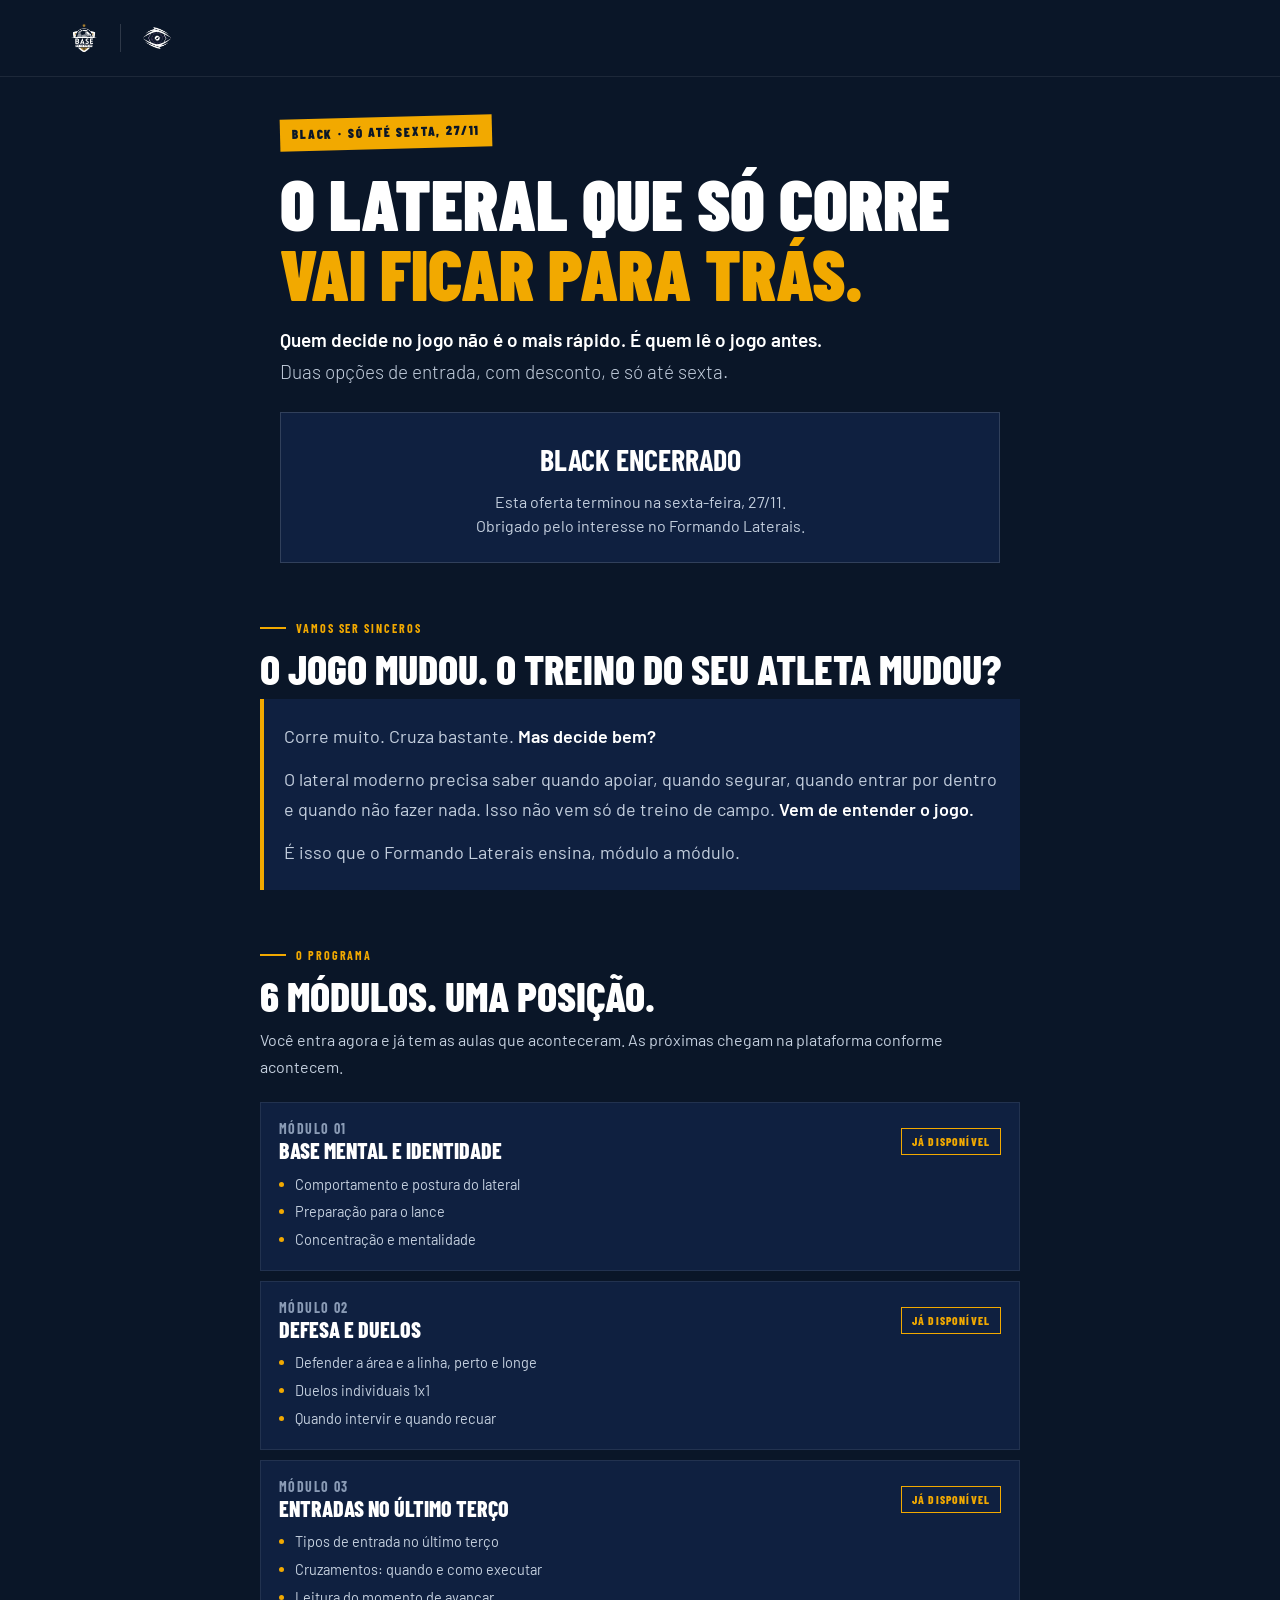
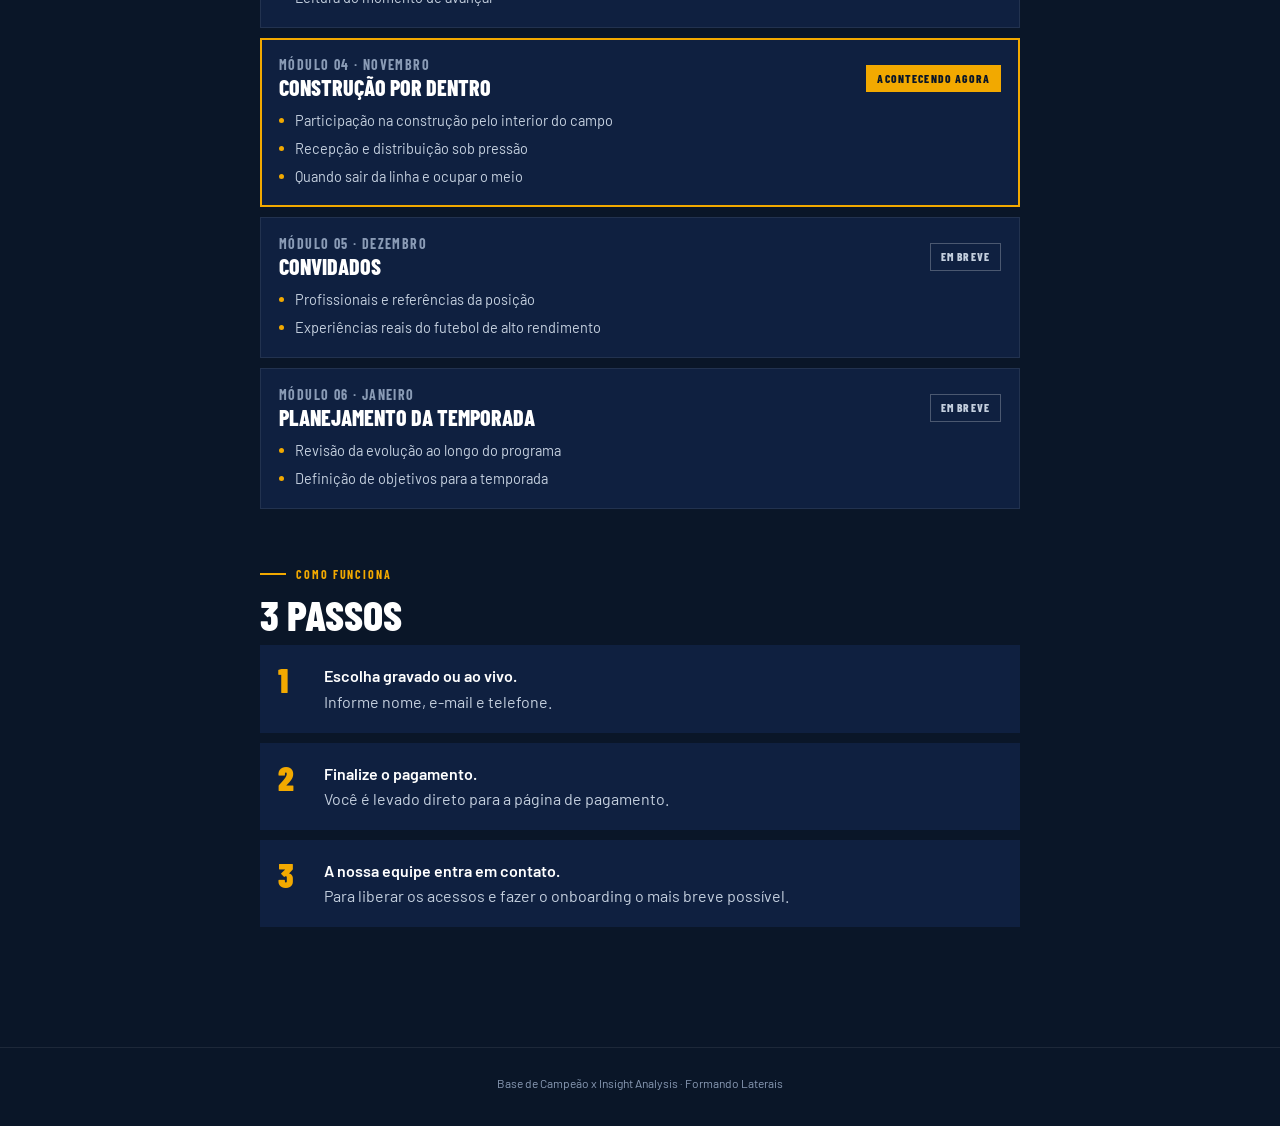
==== commit 50aefdd6: "Add files via upload" ====
--- a/index.html
+++ b/index.html
@@ -1,7 +1,7 @@
 <!DOCTYPE html>
 <html lang="pt-BR">
 <head>
- <!-- Meta Pixel Code -->
+<!-- Meta Pixel Code -->
 <script>
 !function(f,b,e,v,n,t,s)
 {if(f.fbq)return;n=f.fbq=function(){n.callMethod?
@@ -28,426 +28,458 @@
   gtag('config', 'G-22NJ5P08S4');
 </script>
 <meta charset="UTF-8"><meta name="viewport" content="width=device-width, initial-scale=1.0">
-<title>Formando Laterais — Base de Campeão x Insight Analysis</title>
+<meta name="robots" content="noindex, nofollow">
+<meta name="color-scheme" content="dark">
+<title>Black Formando Laterais · 2 opções até sexta</title>
+<meta name="description" content="Black do Formando Laterais: gravado por R$ 549 ou ao vivo por R$ 819. Só até sexta-feira, 27/11.">
 <link rel="preconnect" href="https://fonts.googleapis.com">
-<link href="https://fonts.googleapis.com/css2?family=Barlow+Condensed:wght@400;600;700;800;900&family=Barlow:wght@300;400;500;600&display=swap" rel="stylesheet">
+<link href="https://fonts.googleapis.com/css2?family=Barlow+Condensed:wght@600;700;800;900&family=Barlow:wght@300;400;500;600&display=swap" rel="stylesheet">
 <style>
-  *, *::before, *::after { box-sizing: border-box; margin: 0; padding: 0; }
+
+  *,*::before,*::after { box-sizing:border-box; margin:0; padding:0; }
   :root {
-    --navy: #0A1628; --navy-mid: #0F2040; --navy-light: #162B52;
-    --gold: #F2A900; --gold-light: #FFD24D; --purple-glow: #8B5CF6;
-    --white: #FFFFFF; --gray: #8A9BB5; --gray-light: #C4CFDE;
-    --font-display: 'Barlow Condensed', sans-serif; --font-body: 'Barlow', sans-serif;
-  }
-  html { scroll-behavior: smooth; }
-  body { background: var(--navy); color: var(--white); font-family: var(--font-body); overflow-x: hidden; }
-  nav {
-    position: fixed; top: 0; left: 0; right: 0; z-index: 100;
-    padding: 14px 5%; display: flex; align-items: center; justify-content: space-between;
-    background: rgba(10,22,40,0.95); backdrop-filter: blur(12px);
-    border-bottom: 1px solid rgba(242,169,0,0.15);
-  }
-  .nav-logos { display: flex; align-items: center; gap: 18px; }
-  .nav-logos img { height: 36px; width: auto; object-fit: contain; }
-  .logo-sep { width: 1px; height: 26px; background: rgba(255,255,255,0.15); }
-  .nav-cta {
-    background: var(--gold); color: var(--navy);
-    font-family: var(--font-display); font-weight: 800; font-size: 13px;
-    letter-spacing: 0.08em; text-transform: uppercase;
-    padding: 10px 22px; text-decoration: none; display: inline-block; transition: background 0.2s;
-  }
-  .nav-cta:hover { background: var(--gold-light); }
-  .nav-cta.waitlist { background: transparent; color: var(--gold); border: 1px solid var(--gold); }
-  .nav-cta.waitlist:hover { background: rgba(242,169,0,0.1); }
-  .hero {
-    min-height: 100vh; padding: 120px 5% 80px;
-    position: relative; overflow: hidden; display: flex; align-items: center;
-  }
-  .hero-bg {
-    position: absolute; inset: 0;
-    background: radial-gradient(ellipse 60% 60% at 80% 50%, rgba(92,45,145,0.22) 0%, transparent 70%),
-      linear-gradient(160deg, #0A1628 0%, #0F2040 50%, #0A1628 100%);
-  }
-  .hero-grid {
-    position: absolute; inset: 0; opacity: 0.04;
-    background-image: linear-gradient(rgba(242,169,0,0.5) 1px, transparent 1px), linear-gradient(90deg, rgba(242,169,0,0.5) 1px, transparent 1px);
-    background-size: 60px 60px;
-  }
-  .hero-content { position: relative; z-index: 1; max-width: 700px; }
-  .hero-eyebrow {
-    display: inline-flex; align-items: center; gap: 8px;
-    background: rgba(92,45,145,0.2); border: 1px solid rgba(139,92,246,0.3);
-    padding: 6px 14px; margin-bottom: 28px;
-    font-family: var(--font-display); font-size: 12px; font-weight: 600;
-    letter-spacing: 0.12em; text-transform: uppercase; color: var(--purple-glow);
-  }
-  .hero-eyebrow.wait { background: rgba(242,169,0,0.12); border-color: rgba(242,169,0,0.35); color: var(--gold); }
-  .hero-eyebrow span { width: 6px; height: 6px; background: currentColor; border-radius: 50%; }
-  .hero-pretitle {
-    font-family: var(--font-display); font-size: clamp(28px,4vw,42px);
-    font-weight: 700; text-transform: uppercase; letter-spacing: 0.04em;
-    color: var(--gray-light); display: block; margin-bottom: 4px;
-  }
-  .hero-title {
-    font-family: var(--font-display); font-size: clamp(64px,10vw,112px);
-    font-weight: 900; line-height: 0.9; text-transform: uppercase;
-    color: var(--gold); display: block; margin-bottom: 24px;
-  }
-  .hero-subtitle { font-size: 18px; font-weight: 300; color: var(--gray-light); max-width: 540px; margin-bottom: 36px; line-height: 1.7; }
-  .hero-subtitle strong { color: var(--white); font-weight: 500; }
-  .candidatura-box {
-    background: rgba(92,45,145,0.12); border: 1px solid rgba(139,92,246,0.25);
-    padding: 20px 24px; margin-bottom: 36px; display: flex; align-items: flex-start; gap: 14px;
-  }
-  .candidatura-box.wait { background: rgba(242,169,0,0.08); border-color: rgba(242,169,0,0.3); }
-  .candidatura-icon { font-size: 22px; flex-shrink: 0; margin-top: 2px; }
-  .candidatura-box p { font-size: 15px; color: var(--gray-light); line-height: 1.6; }
-  .candidatura-box strong { color: var(--white); }
-  .btn-primary {
-    background: var(--gold); color: var(--navy);
-    font-family: var(--font-display); font-weight: 800; font-size: 16px;
-    letter-spacing: 0.08em; text-transform: uppercase;
-    padding: 18px 40px; text-decoration: none; display: inline-block;
-    transition: all 0.2s; position: relative;
-  }
-  .btn-primary::after { content: ''; position: absolute; inset: -3px; border: 2px solid rgba(242,169,0,0.3); transition: inset 0.2s; }
-  .btn-primary:hover { background: var(--gold-light); transform: translateY(-2px); }
-  .btn-primary:hover::after { inset: -6px; }
-  .btn-outline {
-    background: transparent; color: var(--gold); border: 1px solid var(--gold);
-    font-family: var(--font-display); font-weight: 800; font-size: 16px;
-    letter-spacing: 0.08em; text-transform: uppercase;
-    padding: 17px 40px; text-decoration: none; display: inline-block; transition: all 0.2s;
-  }
-  .btn-outline:hover { background: rgba(242,169,0,0.1); }
-  .hero-stats { display: flex; gap: 32px; flex-wrap: wrap; margin-top: 48px; }
-  .hero-stat-num { font-family: var(--font-display); font-size: 30px; font-weight: 800; color: var(--gold); display: block; line-height: 1; }
-  .hero-stat-label { font-size: 12px; color: var(--gray); text-transform: uppercase; letter-spacing: 0.08em; display: block; margin-top: 4px; }
-  .stat-sep { width: 1px; background: rgba(255,255,255,0.1); }
-  section { padding: 88px 5%; }
-  .section-label {
-    font-family: var(--font-display); font-size: 12px; font-weight: 700;
-    letter-spacing: 0.16em; text-transform: uppercase; color: var(--gold);
-    display: flex; align-items: center; gap: 10px; margin-bottom: 14px;
-  }
-  .section-label::before { content: ''; display: block; width: 28px; height: 2px; background: var(--gold); }
-  .section-title { font-family: var(--font-display); font-size: clamp(34px,5vw,54px); font-weight: 800; line-height: 1.0; text-transform: uppercase; margin-bottom: 18px; }
-  .section-sub { font-size: 17px; color: var(--gray-light); font-weight: 300; line-height: 1.7; max-width: 600px; margin-bottom: 44px; }
-  .about { background: var(--navy-mid); }
-  .about-grid { display: grid; grid-template-columns: 1fr 1fr; gap: 48px; }
-  .about-col h3 { font-family: var(--font-display); font-size: 18px; font-weight: 700; text-transform: uppercase; letter-spacing: 0.06em; margin-bottom: 18px; padding-bottom: 12px; }
-  .about-col.is h3 { color: var(--gold); border-bottom: 2px solid var(--gold); }
-  .about-col.isnot h3 { color: var(--gray); border-bottom: 1px solid rgba(255,255,255,0.1); }
-  .about-list { list-style: none; }
-  .about-list li { font-size: 15px; padding: 11px 0; border-bottom: 1px solid rgba(255,255,255,0.06); display: flex; align-items: flex-start; gap: 10px; line-height: 1.5; }
-  .about-col.is li { color: var(--white); }
-  .about-col.isnot li { color: var(--gray); }
-  .ic { flex-shrink: 0; margin-top: 1px; }
-  .ic-ok { color: var(--gold); }
-  .ic-no { color: #3A4A60; }
-  .about-highlight { margin-top: 28px; padding: 20px 22px; border-left: 3px solid var(--purple-glow); background: rgba(92,45,145,0.1); }
-  .about-highlight p { font-size: 17px; font-weight: 300; color: var(--gray-light); line-height: 1.7; }
-  .about-highlight strong { color: var(--white); font-weight: 500; }
-  .forwhom-grid { display: grid; grid-template-columns: repeat(3,1fr); gap: 2px; }
-  .forwhom-card { background: var(--navy-mid); padding: 30px 26px; position: relative; overflow: hidden; transition: background 0.2s; }
-  .forwhom-card::before { content: ''; position: absolute; top: 0; left: 0; right: 0; height: 3px; background: var(--gold); transform: scaleX(0); transform-origin: left; transition: transform 0.3s; }
-  .forwhom-card:hover::before { transform: scaleX(1); }
-  .forwhom-card:hover { background: var(--navy-light); }
-  .forwhom-num { font-family: var(--font-display); font-size: 44px; font-weight: 900; color: rgba(242,169,0,0.12); line-height: 1; margin-bottom: 10px; }
-  .forwhom-card h4 { font-family: var(--font-display); font-size: 17px; font-weight: 700; text-transform: uppercase; letter-spacing: 0.04em; margin-bottom: 8px; }
-  .forwhom-card p { font-size: 14px; color: var(--gray); line-height: 1.6; }
-  .selection { background: var(--navy-mid); }
-  .selection-steps { display: grid; grid-template-columns: repeat(4,1fr); gap: 2px; }
-  .sel-step { background: var(--navy); padding: 26px 22px; position: relative; }
-  .sel-num { font-family: var(--font-display); font-size: 11px; font-weight: 700; letter-spacing: 0.1em; color: var(--gold); margin-bottom: 10px; }
-  .sel-title { font-family: var(--font-display); font-size: 18px; font-weight: 700; text-transform: uppercase; color: var(--white); margin-bottom: 8px; }
-  .sel-desc { font-size: 13px; color: var(--gray); line-height: 1.6; }
-  .sel-arrow { position: absolute; right: -10px; top: 50%; transform: translateY(-50%); color: var(--gold); font-size: 18px; z-index: 1; }
-  .sel-step:last-child .sel-arrow { display: none; }
-  .months-grid { display: grid; grid-template-columns: repeat(3,1fr); gap: 3px; }
-  .month-card { background: var(--navy-mid); padding: 26px 22px; transition: background 0.2s; }
-  .month-card.special { background: rgba(92,45,145,0.1); border: 1px solid rgba(139,92,246,0.15); }
-  .month-card.finale { background: rgba(242,169,0,0.06); border: 1px solid rgba(242,169,0,0.15); }
-  .month-card:hover { background: var(--navy-light); }
-  .month-period { font-family: var(--font-display); font-size: 11px; font-weight: 700; letter-spacing: 0.1em; text-transform: uppercase; color: var(--gray); margin-bottom: 6px; }
-  .month-card.special .month-period { color: var(--purple-glow); }
-  .month-card.finale .month-period { color: var(--gold); }
-  .month-title { font-family: var(--font-display); font-size: 21px; font-weight: 800; text-transform: uppercase; color: var(--white); line-height: 1.15; margin-bottom: 14px; }
-  .month-card.finale .month-title { color: var(--gold); }
-  .month-topics { list-style: none; }
-  .month-topics li { font-size: 13px; color: var(--gray-light); padding: 5px 0; border-bottom: 1px solid rgba(255,255,255,0.05); display: flex; align-items: flex-start; gap: 8px; line-height: 1.5; }
-  .month-topics li::before { content: ''; width: 5px; height: 5px; background: var(--gold); border-radius: 50%; flex-shrink: 0; margin-top: 7px; }
-  .month-special-text { font-size: 14px; color: var(--gray); line-height: 1.6; }
-  .format { background: var(--navy-mid); }
-  .format-grid { display: grid; grid-template-columns: 1fr 1fr; gap: 3px; margin-bottom: 3px; }
-  .format-card { background: var(--navy); padding: 28px 24px; display: flex; gap: 18px; align-items: flex-start; transition: background 0.2s; }
-  .format-card:hover { background: var(--navy-light); }
-  .format-icon { width: 44px; height: 44px; flex-shrink: 0; display: flex; align-items: center; justify-content: center; border: 1px solid rgba(242,169,0,0.3); color: var(--gold); font-size: 20px; }
-  .format-card h4 { font-family: var(--font-display); font-size: 17px; font-weight: 700; text-transform: uppercase; color: var(--white); margin-bottom: 6px; }
-  .format-card p { font-size: 14px; color: var(--gray); line-height: 1.6; }
-  .format-insight { background: rgba(92,45,145,0.1); border: 1px solid rgba(139,92,246,0.2); padding: 24px 28px; display: flex; align-items: center; gap: 18px; }
-  .format-insight-icon { font-size: 28px; color: var(--purple-glow); flex-shrink: 0; }
-  .format-insight p { font-size: 15px; color: var(--gray-light); line-height: 1.6; }
-  .format-insight strong { color: var(--white); }
-
-  .pricing-wrapper { max-width: 540px; }
-  .pricing-simple { font-size: 16px; color: var(--gray-light); line-height: 1.7; padding: 28px 32px; background: var(--navy-mid); border: 1px solid rgba(242,169,0,0.2); }
-  .pricing-simple strong { color: var(--white); }
-  .pricing-amount-inline { font-family: var(--font-display); font-size: 52px; font-weight: 900; color: var(--gold); display: block; line-height: 1; margin: 12px 0 4px; }
-  .pricing-period-inline { font-size: 16px; color: var(--gray); }
-  .pricing-divider { height: 1px; background: rgba(255,255,255,0.08); margin: 20px 0; }
-  .pricing-includes { list-style: none; margin-bottom: 24px; }
-  .pricing-includes li { font-size: 15px; color: var(--gray-light); padding: 8px 0; border-bottom: 1px solid rgba(255,255,255,0.05); display: flex; align-items: center; gap: 10px; }
-  .pricing-includes li::before { content: '✓'; color: var(--gold); font-weight: 700; flex-shrink: 0; }
-  .pricing-aviso { margin-top: 14px; padding: 16px 20px; background: rgba(92,45,145,0.08); border-left: 3px solid var(--purple-glow); font-size: 14px; color: var(--gray-light); line-height: 1.6; }
-  .pricing-aviso strong { color: var(--white); }
-
-  .waitlist-box { max-width: 620px; background: var(--navy-mid); border: 1px solid rgba(242,169,0,0.25); padding: 32px 36px; }
-  .waitlist-box .wl-label { font-family: var(--font-display); font-size: 12px; font-weight: 700; letter-spacing: 0.14em; text-transform: uppercase; color: var(--gold); margin-bottom: 14px; }
-  .waitlist-box p { font-size: 16px; color: var(--gray-light); line-height: 1.7; margin-bottom: 22px; }
-  .waitlist-box strong { color: var(--white); }
-
-  .other-courses { background: var(--navy-mid); }
-  .other-grid { display: grid; grid-template-columns: repeat(3,1fr); gap: 3px; }
-  .other-card {
-    background: var(--navy); padding: 28px 26px;
-    text-decoration: none; display: block;
-    border: 1px solid transparent;
-    transition: all 0.2s; position: relative; overflow: hidden;
-  }
-  .other-card::before {
-    content: ''; position: absolute; top: 0; left: 0; right: 0; height: 2px;
-    background: var(--gold); transform: scaleX(0); transform-origin: left; transition: transform 0.3s;
-  }
-  .other-card:hover::before { transform: scaleX(1); }
-  .other-card:hover { background: var(--navy-light); border-color: rgba(242,169,0,0.15); }
-  .other-card-label { font-family: var(--font-display); font-size: 11px; font-weight: 700; letter-spacing: 0.12em; text-transform: uppercase; color: var(--gold); margin-bottom: 8px; display: flex; align-items: center; gap: 8px; justify-content: space-between; }
-  .other-card-tag { font-size: 9px; padding: 2px 8px; border-radius: 20px; letter-spacing: 0.06em; }
-  .other-card-tag.active { background: rgba(242,169,0,0.18); color: var(--gold); }
-  .other-card-tag.soon { background: rgba(255,255,255,0.06); color: var(--gray); }
-  .other-card-title { font-family: var(--font-display); font-size: 28px; font-weight: 900; text-transform: uppercase; color: var(--white); line-height: 1; margin-bottom: 10px; display: block; }
-  .other-card-desc { font-size: 13px; color: var(--gray); line-height: 1.6; display: block; margin-bottom: 18px; }
-  .other-card-link { font-family: var(--font-display); font-size: 13px; font-weight: 700; letter-spacing: 0.06em; text-transform: uppercase; color: var(--gold); display: inline-flex; align-items: center; gap: 6px; }
-
-  .partnership { background: var(--navy); padding: 56px 5%; text-align: center; }
-  .partnership p { font-size: 12px; letter-spacing: 0.14em; text-transform: uppercase; color: var(--gray); margin-bottom: 28px; }
-  .partner-logos { display: flex; align-items: center; justify-content: center; gap: 36px; }
-  .partner-logo { height: 52px; opacity: 0.85; transition: opacity 0.2s; }
-  .partner-logo:hover { opacity: 1; }
-  .partner-logo img { height: 100%; width: auto; object-fit: contain; }
-  .partner-sep { font-size: 22px; color: rgba(255,255,255,0.15); }
-  .final-cta { padding: 112px 5%; text-align: center; position: relative; overflow: hidden; }
-  .final-cta-bg { position: absolute; inset: 0; background: radial-gradient(ellipse 50% 80% at 50% 50%, rgba(92,45,145,0.18) 0%, transparent 70%), var(--navy); }
-  .final-cta > * { position: relative; z-index: 1; }
-  .final-cta .section-label { justify-content: center; }
-  .final-cta .section-title { font-size: clamp(38px,6vw,68px); margin-bottom: 14px; }
-  .final-cta .section-sub { margin: 0 auto 36px; }
-  .final-urgency { display: inline-flex; align-items: center; gap: 8px; background: rgba(242,169,0,0.08); border: 1px solid rgba(242,169,0,0.25); padding: 10px 20px; font-size: 14px; color: var(--gold); margin-bottom: 32px; }
-  footer { padding: 36px 5%; border-top: 1px solid rgba(255,255,255,0.06); }
-  .footer-top { display: flex; align-items: center; justify-content: space-between; flex-wrap: wrap; gap: 16px; margin-bottom: 24px; }
-  .footer-logos { display: flex; align-items: center; gap: 14px; }
-  .footer-logo { height: 26px; opacity: 0.45; }
-  .footer-logo img { height: 100%; width: auto; }
-  .footer-ig { display: flex; gap: 20px; flex-wrap: wrap; }
-  .footer-ig a { display: flex; align-items: center; gap: 8px; font-size: 13px; color: var(--gray); text-decoration: none; transition: color 0.2s; }
-  .footer-ig a:hover { color: var(--white); }
-  .footer-ig-icon { width: 30px; height: 30px; border-radius: 8px; background: rgba(255,255,255,0.06); display: flex; align-items: center; justify-content: center; font-size: 15px; }
-  .footer-copy { font-size: 12px; color: var(--gray); border-top: 1px solid rgba(255,255,255,0.06); padding-top: 20px; }
-  @keyframes fadeUp { from { opacity: 0; transform: translateY(20px); } to { opacity: 1; transform: translateY(0); } }
-  .hero-eyebrow  { animation: fadeUp 0.5s ease both; }
-  .hero-pretitle { animation: fadeUp 0.5s 0.1s ease both; }
-  .hero-title    { animation: fadeUp 0.5s 0.15s ease both; }
-  .hero-subtitle { animation: fadeUp 0.5s 0.2s ease both; }
-  .candidatura-box { animation: fadeUp 0.5s 0.25s ease both; }
-  .hero-actions  { animation: fadeUp 0.5s 0.3s ease both; }
-  .hero-stats    { animation: fadeUp 0.5s 0.35s ease both; }
-  @media (max-width: 768px) {
-    .about-grid, .forwhom-grid, .selection-steps, .format-grid, .other-grid { grid-template-columns: 1fr; }
-    .months-grid { grid-template-columns: 1fr 1fr; }
-    .sel-arrow { display: none; }
-    .nav-cta { display: none; }
-  }
-  @media (max-width: 480px) { .months-grid { grid-template-columns: 1fr; } }
+    --navy:#0A1628; --navy-mid:#0F2040; --navy-light:#162B52;
+    --gold:#F2A900; --gold-light:#FFD24D;
+    --white:#FFFFFF; --gray:#8A9BB5; --gray-light:#C4CFDE;
+    --fd:'Barlow Condensed',sans-serif; --fb:'Barlow',sans-serif;
+  }
+  :root { color-scheme:dark; }
+  html { scroll-behavior:smooth; background:var(--navy); color:var(--white); }
+  body { background:var(--navy); color:var(--white); font-family:var(--fb); line-height:1.5; }
+  /* cor explícita nos textos que antes dependiam de herança */
+  h1, h2, h3, .mod-t, .box, .box label, .box h3, .modal { color:var(--white); }
+  h1 em { color:var(--gold); }
+  .box .sub { color:var(--gray-light); }
+  .box .priv { color:var(--gray); }
+  body.lock { overflow:hidden; }
+
+  .logo { display:block; width:40px; height:40px; background-size:contain; background-repeat:no-repeat; background-position:center; flex-shrink:0; }
+  
+  
+
+  /* barra do contador */
+  .topbar { position:sticky; top:0; z-index:60; height:48px; background:var(--gold); color:var(--navy);
+    display:flex; align-items:center; justify-content:center; gap:12px; padding:0 10px;
+    font-family:var(--fd); font-weight:800; font-size:14px; letter-spacing:.08em; text-transform:uppercase; white-space:nowrap; }
+  .topbar b { font-size:26px; letter-spacing:.04em; min-width:100px; text-align:center; font-variant-numeric:tabular-nums; }
+  .topbar.low { animation:pulse 1s ease-in-out infinite; }
+  @keyframes pulse { 0%,100% { background:var(--gold); } 50% { background:var(--gold-light); } }
+
+  .top { display:flex; align-items:center; gap:16px; padding:18px 5%; border-bottom:1px solid rgba(255,255,255,.08); }
+  .sep { width:1px; height:28px; background:rgba(255,255,255,.15); }
+
+  .wrap { max-width:760px; margin:0 auto; padding:0 20px; }
+  section.block { padding:56px 0 0; }
+
+  .eyebrow { display:inline-flex; align-items:center; gap:8px; padding:6px 14px; margin-bottom:20px;
+    background:rgba(242,169,0,.12); border:1px solid rgba(242,169,0,.4); color:var(--gold);
+    font-family:var(--fd); font-size:12px; font-weight:700; letter-spacing:.12em; text-transform:uppercase; }
+  .eyebrow::before { content:''; width:6px; height:6px; border-radius:50%; background:var(--gold); }
+  h1 { font-family:var(--fd); font-size:clamp(38px,9vw,64px); font-weight:900; text-transform:uppercase; line-height:.98; margin-bottom:16px; }
+  h1 em { color:var(--gold); font-style:normal; display:block; }
+  .lead { font-size:19px; font-weight:300; color:var(--gray-light); line-height:1.7; }
+  .lead strong { color:var(--white); font-weight:600; }
+
+  .hero { padding-top:40px; }
+
+  /* preço */
+  .pricebox { margin:28px 0 22px; padding:26px 22px; background:var(--navy-mid); border:1px solid rgba(242,169,0,.4); text-align:center; }
+  .old { font-size:20px; color:var(--gray); }
+  .old s { text-decoration-thickness:2px; }
+  .new { font-family:var(--fd); font-weight:900; font-size:clamp(76px,22vw,120px); color:var(--gold); line-height:1; }
+  .off { display:inline-block; margin-top:6px; background:var(--gold); color:var(--navy); font-family:var(--fd); font-weight:800;
+    font-size:14px; letter-spacing:.1em; text-transform:uppercase; padding:6px 14px; }
+
+  /* contador grande */
+  .clock { display:flex; align-items:flex-end; justify-content:center; gap:10px; margin:6px 0 22px; }
+  .clock .lbl { width:100%; text-align:center; font-family:var(--fd); font-weight:700; font-size:12px; letter-spacing:.16em; text-transform:uppercase; color:var(--gray-light); margin-bottom:8px; }
+  .clock-wrap { text-align:center; margin-bottom:22px; }
+  .clock-wrap .lbl { display:block; font-family:var(--fd); font-weight:700; font-size:12px; letter-spacing:.16em; text-transform:uppercase; color:var(--gray-light); margin-bottom:10px; }
+  .clock { margin:0; }
+  .unit { background:var(--navy-mid); border:1px solid rgba(255,255,255,.1); min-width:86px; padding:10px 6px 8px; }
+  .unit span { display:block; font-family:var(--fd); font-weight:900; font-size:clamp(44px,12vw,62px); line-height:1; color:var(--white); font-variant-numeric:tabular-nums; }
+  .unit small { display:block; font-size:11px; letter-spacing:.12em; text-transform:uppercase; color:var(--gray); margin-top:4px; }
+  .colon { font-family:var(--fd); font-weight:900; font-size:40px; color:var(--gold); padding-bottom:26px; }
+
+  .cta { display:block; width:100%; background:var(--gold); color:var(--navy); border:none; cursor:pointer;
+    font-family:var(--fd); font-weight:800; font-size:clamp(19px,5vw,23px); letter-spacing:.06em; text-transform:uppercase;
+    padding:22px 14px; text-align:center; text-decoration:none; transition:background .15s; }
+  .cta:hover { background:var(--gold-light); }
+  .fine { font-size:13.5px; color:var(--gray); text-align:center; margin-top:14px; line-height:1.7; }
+
+  h2 { font-family:var(--fd); font-size:clamp(30px,6.5vw,42px); font-weight:800; text-transform:uppercase; line-height:1; margin-bottom:10px; }
+  .kick { font-family:var(--fd); font-size:12px; font-weight:700; letter-spacing:.16em; text-transform:uppercase; color:var(--gold); margin-bottom:10px; display:flex; align-items:center; gap:10px; }
+  .kick::before { content:''; width:26px; height:2px; background:var(--gold); }
+  .sub { color:var(--gray-light); font-size:16px; line-height:1.7; margin-bottom:22px; }
+
+  .incl { list-style:none; }
+  .incl li { display:flex; gap:12px; padding:14px 0; border-bottom:1px solid rgba(255,255,255,.08); font-size:17px; color:var(--white); }
+  .incl li::before { content:'✓'; color:var(--gold); font-weight:700; flex-shrink:0; }
+
+  /* módulos */
+  .mods { display:grid; gap:10px; }
+  .mod { background:var(--navy-mid); border:1px solid rgba(255,255,255,.08); padding:18px 18px 16px; }
+  .mod.now { border-color:var(--gold); box-shadow:0 0 0 1px var(--gold) inset; }
+  .mod-h { display:flex; align-items:center; justify-content:space-between; gap:10px; margin-bottom:8px; flex-wrap:wrap; }
+  .mod-t { font-family:var(--fd); font-weight:800; font-size:22px; text-transform:uppercase; line-height:1.1; }
+  .mod-t i { font-style:normal; color:var(--gray); font-size:14px; letter-spacing:.1em; display:block; font-weight:700; margin-bottom:2px; }
+  .st { font-family:var(--fd); font-weight:800; font-size:11.5px; letter-spacing:.1em; text-transform:uppercase; padding:4px 10px; border:1px solid var(--gold); color:var(--gold); white-space:nowrap; }
+  .st.now { background:var(--gold); color:var(--navy); }
+  .st.soon { border-color:rgba(255,255,255,.25); color:var(--gray-light); }
+  .mod ul { list-style:none; }
+  .mod li { font-size:14.5px; color:var(--gray-light); padding:3px 0 3px 16px; position:relative; }
+  .mod li::before { content:''; position:absolute; left:0; top:11px; width:5px; height:5px; border-radius:50%; background:var(--gold); }
+  .note { margin-top:14px; padding:14px 16px; background:rgba(242,169,0,.08); border:1px solid rgba(242,169,0,.3); font-size:15px; color:var(--gray-light); line-height:1.6; }
+  .note strong { color:var(--white); font-weight:600; }
+
+  /* passos */
+  .steps { display:grid; gap:10px; }
+  .step { display:flex; gap:16px; align-items:flex-start; background:var(--navy-mid); padding:18px; }
+  .step b { font-family:var(--fd); font-size:34px; font-weight:900; color:var(--gold); line-height:1; min-width:30px; }
+  .step p { font-size:16px; color:var(--gray-light); line-height:1.6; }
+  .step p strong { color:var(--white); font-weight:600; }
+
+  .final { padding:56px 0 64px; text-align:center; }
+  .final h2 { margin-bottom:18px; }
+
+  .ended { display:none; text-align:center; padding:24px 20px; background:var(--navy-mid); border:1px solid rgba(255,255,255,.14); margin-top:24px; }
+  .ended h3 { font-family:var(--fd); font-size:30px; text-transform:uppercase; margin-bottom:8px; }
+  .ended p { color:var(--gray-light); font-size:16px; }
+  body.encerrada .ended { display:block; }
+  body.encerrada .live { display:none !important; }
+
+  footer { text-align:center; padding:26px 5% 34px; border-top:1px solid rgba(255,255,255,.08); }
+  footer p { font-size:12px; color:var(--gray); }
+
+  /* formulário (janela) */
+  .modal { position:fixed; inset:0; z-index:100; background:rgba(3,8,18,.82); display:none; align-items:flex-start; justify-content:center; overflow-y:auto; padding:24px 16px; }
+  .modal.open { display:flex; }
+  .box { width:100%; max-width:460px; margin:auto; background:var(--navy); border:1px solid rgba(242,169,0,.5); padding:28px 24px 24px; position:relative; }
+  .x { position:absolute; top:8px; right:12px; background:none; border:none; color:var(--gray-light); font-size:30px; line-height:1; cursor:pointer; padding:6px; }
+  .box h3 { font-family:var(--fd); font-size:30px; font-weight:800; text-transform:uppercase; line-height:1; margin-bottom:8px; }
+  .box .sub { font-size:15px; margin-bottom:18px; }
+  .f { margin-bottom:16px; }
+  .f label { display:block; font-size:14.5px; font-weight:500; margin-bottom:7px; }
+  .f label span { color:var(--gold); }
+  .f input { width:100%; background:var(--navy-mid); border:1px solid rgba(255,255,255,.16); color:var(--white); font-family:var(--fb); font-size:16px; padding:14px; border-radius:2px; }
+  .f input:focus { outline:none; border-color:var(--gold); }
+  .f input.bad { border-color:var(--gold); box-shadow:0 0 0 1px var(--gold); }
+  .f input::placeholder { color:#5A6B82; }
+  .hp { position:absolute; left:-9999px; width:1px; height:1px; opacity:0; }
+  .go { width:100%; margin-top:6px; background:var(--gold); color:var(--navy); border:none; cursor:pointer; font-family:var(--fd); font-weight:800; font-size:20px; letter-spacing:.06em; text-transform:uppercase; padding:19px; }
+  .go:hover { background:var(--gold-light); }
+  .go:disabled { opacity:.6; cursor:wait; }
+  .msg { display:none; margin-top:14px; padding:12px 14px; font-size:14px; background:rgba(242,169,0,.1); border:1px solid rgba(242,169,0,.45); color:var(--gold-light); line-height:1.6; }
+  .msg.show { display:block; }
+  .skip { display:none; margin-top:10px; text-align:center; font-family:var(--fd); font-weight:800; font-size:16px; letter-spacing:.06em; text-transform:uppercase; color:var(--gold); text-decoration:underline; }
+  .skip.show { display:block; }
+  .priv { font-size:12.5px; color:var(--gray); margin-top:12px; line-height:1.6; text-align:center; }
+
+  @media (max-width:560px) {
+    .topbar { font-size:12px; gap:8px; }
+    .topbar b { font-size:22px; min-width:86px; }
+    .unit { min-width:0; flex:1; }
+    .clock { gap:6px; }
+    .colon { font-size:30px; padding-bottom:22px; }
+  }
+
+.logo-bdc { background-image:url([data-uri]); }
+.logo-ia  { background-image:url([data-uri]); }
+  .hero h1 { font-size:clamp(40px,10vw,72px); }
+  .stamp { display:inline-block; background:var(--gold); color:var(--navy); font-family:var(--fd); font-weight:900; font-size:13px; letter-spacing:.14em; text-transform:uppercase; padding:6px 12px; margin-bottom:18px; transform:rotate(-1.5deg); }
+  .clock-wrap.big { margin:26px 0 8px; }
+  .unit { min-width:74px; }
+  .plans { display:grid; gap:16px; margin-top:8px; }
+  @media (min-width:700px) { .wrap.wide { max-width:980px; } .plans { grid-template-columns:1fr 1fr; align-items:stretch; } }
+  .plan { position:relative; background:var(--navy-mid); border:1px solid rgba(255,255,255,.14); padding:30px 22px 24px; display:flex; flex-direction:column; color:var(--white); }
+  .plan.hot { border:2px solid var(--gold); box-shadow:0 0 0 1px rgba(242,169,0,.25), 0 18px 50px rgba(242,169,0,.12); }
+  .tag { position:absolute; top:-13px; left:20px; background:var(--gold); color:var(--navy); font-family:var(--fd); font-weight:900; font-size:12px; letter-spacing:.14em; text-transform:uppercase; padding:5px 12px; }
+  .tag.alt { background:var(--navy); color:var(--gold); border:1px solid var(--gold); }
+  .plan h3 { font-family:var(--fd); font-weight:900; font-size:32px; text-transform:uppercase; line-height:1; color:var(--white); }
+  .plan .for { color:var(--gray-light); font-size:15px; margin:8px 0 14px; line-height:1.55; }
+  .plan .was { color:var(--gray); font-size:17px; }
+  .plan .now { font-family:var(--fd); font-weight:900; font-size:clamp(70px,18vw,92px); line-height:1; color:var(--gold); }
+  .plan .now small { font-size:.36em; color:var(--gold-light); margin-right:4px; }
+  .plan .pct { display:inline-block; align-self:flex-start; margin:4px 0 16px; border:1px solid var(--gold); color:var(--gold); font-family:var(--fd); font-weight:800; font-size:13px; letter-spacing:.1em; text-transform:uppercase; padding:4px 10px; }
+  .plan ul { list-style:none; margin-bottom:22px; flex:1; }
+  .plan li { display:flex; gap:10px; padding:9px 0; border-bottom:1px solid rgba(255,255,255,.08); font-size:15.5px; color:var(--white); line-height:1.45; }
+  .plan li::before { content:'✓'; color:var(--gold); font-weight:700; flex-shrink:0; }
+  .plan li.no { color:var(--gray); }
+  .plan li.no::before { content:'×'; color:var(--gray); }
+  .cta.ghost { background:transparent; color:var(--gold); border:2px solid var(--gold); }
+  .cta.ghost:hover { background:rgba(242,169,0,.12); }
+  .tough { background:var(--navy-mid); border-left:4px solid var(--gold); padding:22px 20px; margin-top:6px; }
+  .tough p { font-size:18px; color:var(--gray-light); line-height:1.7; margin-bottom:12px; }
+  .tough p:last-child { margin-bottom:0; }
+  .tough strong { color:var(--white); font-weight:600; }
+  .pick { display:inline-block; margin-bottom:12px; color:var(--gold); font-family:var(--fd); font-weight:800; letter-spacing:.1em; text-transform:uppercase; font-size:14px; }
+  .chosen { background:rgba(242,169,0,.1); border:1px solid rgba(242,169,0,.45); padding:10px 14px; margin-bottom:16px; font-size:15px; color:var(--white); }
+  .chosen b { color:var(--gold); }
+
+.plan .cta{font-size:clamp(16px,4.4vw,20px);padding:20px 10px;}
 </style>
 </head>
 <body>
 
-<nav>
-  <div class="nav-logos">
-    <img src="[data-uri]" alt="Base de Campeão">
-    <div class="logo-sep"></div>
-    <img src="[data-uri]" alt="Insight Analysis">
+<div class="topbar live" id="topbar"><span>Black Laterais · termina em</span><b id="tMini">00:00:00:00</b></div>
+
+<header class="top">
+  <span class="logo logo-bdc" role="img" aria-label="Base de Campeão"></span>
+  <div class="sep"></div>
+  <span class="logo logo-ia" role="img" aria-label="Insight Analysis"></span>
+</header>
+
+<main>
+  <section class="wrap hero">
+    <span class="stamp">Black · só até sexta, 27/11</span>
+    <h1>O lateral que só corre <em>vai ficar para trás.</em></h1>
+    <p class="lead"><strong>Quem decide no jogo não é o mais rápido. É quem lê o jogo antes.</strong><br>Duas opções de entrada, com desconto, e só até sexta.</p>
+
+    <div class="clock-wrap big live">
+      <span class="lbl">O Black acaba em</span>
+      <div class="clock" aria-live="off">
+        <div class="unit"><span id="cD">00</span><small>dias</small></div><div class="colon">:</div>
+        <div class="unit"><span id="cH">00</span><small>horas</small></div><div class="colon">:</div>
+        <div class="unit"><span id="cM">00</span><small>min</small></div><div class="colon">:</div>
+        <div class="unit"><span id="cS">00</span><small>seg</small></div>
+      </div>
+    </div>
+
+    <div class="ended">
+      <h3>Black encerrado</h3>
+      <p>Esta oferta terminou na sexta-feira, 27/11.<br>Obrigado pelo interesse no Formando Laterais.</p>
+    </div>
+  </section>
+
+  <section class="wrap wide block live" id="opcoes">
+    <div class="kick">Escolha a sua opção</div>
+    <h2>Duas formas de entrar. Um único prazo.</h2>
+    <p class="sub">Sexta-feira, o preço volta ao normal (R$ 1.697). Sem prorrogação.</p>
+
+    <div class="plans">
+      <article class="plan">
+        <h3>Gravado</h3>
+        <p class="for">Para o atleta que quer assistir no próprio ritmo, quando e onde puder.</p>
+        <div class="was">De <s>R$ 1.697</s> por</div>
+        <div class="now"><small>R$</small>549</div>
+        <span class="pct">67% de desconto</span>
+        <ul>
+          <li>Aulas gravadas dos 6 módulos</li>
+          <li>Novas aulas na plataforma, sempre 1 dia depois da aula ao vivo</li>
+          <li>Acesso à plataforma do programa</li>
+          <li>Suporte da equipe</li>
+          <li class="no">Sem participação nas aulas ao vivo</li>
+        </ul>
+        <button type="button" class="cta ghost" data-open="gravado">Quero o gravado · R$ 549</button>
+      </article>
+
+      <article class="plan hot">
+        <span class="tag">Mais completo</span>
+        <h3>Ao vivo</h3>
+        <p class="for">Para o atleta que quer estar na aula, perguntar e evoluir junto com a turma.</p>
+        <div class="was">De <s>R$ 1.697</s> por</div>
+        <div class="now"><small>R$</small>819</div>
+        <span class="pct">52% de desconto</span>
+        <ul>
+          <li>Participação nas aulas ao vivo</li>
+          <li>Aulas gravadas dos 6 módulos</li>
+          <li>Atividades práticas ao longo do programa</li>
+          <li>Acesso à plataforma do programa</li>
+          <li>Suporte da equipe</li>
+        </ul>
+        <button type="button" class="cta" data-open="aovivo">Quero o ao vivo · R$ 819</button>
+      </article>
+    </div>
+    <p class="fine">Oferta válida até sexta-feira, 27/11/2026. Depois disso, valor normal.</p>
+  </section>
+
+  <section class="wrap block">
+    <div class="kick">Vamos ser sinceros</div>
+    <h2>O jogo mudou. O treino do seu atleta mudou?</h2>
+    <div class="tough">
+      <p>Corre muito. Cruza bastante. <strong>Mas decide bem?</strong></p>
+      <p>O lateral moderno precisa saber quando apoiar, quando segurar, quando entrar por dentro e quando não fazer nada. Isso não vem só de treino de campo. <strong>Vem de entender o jogo.</strong></p>
+      <p>É isso que o Formando Laterais ensina, módulo a módulo.</p>
+    </div>
+  </section>
+
+  <section class="wrap block">
+    <div class="kick">O programa</div>
+    <h2>6 módulos. Uma posição.</h2>
+    <p class="sub">Você entra agora e já tem as aulas que aconteceram. As próximas chegam na plataforma conforme acontecem.</p>
+    <div class="mods">
+      <div class="mod"><div class="mod-h"><div class="mod-t"><i>MÓDULO 01</i>Base Mental e Identidade</div><span class="st">Já disponível</span></div>
+        <ul><li>Comportamento e postura do lateral</li><li>Preparação para o lance</li><li>Concentração e mentalidade</li></ul></div>
+      <div class="mod"><div class="mod-h"><div class="mod-t"><i>MÓDULO 02</i>Defesa e Duelos</div><span class="st">J